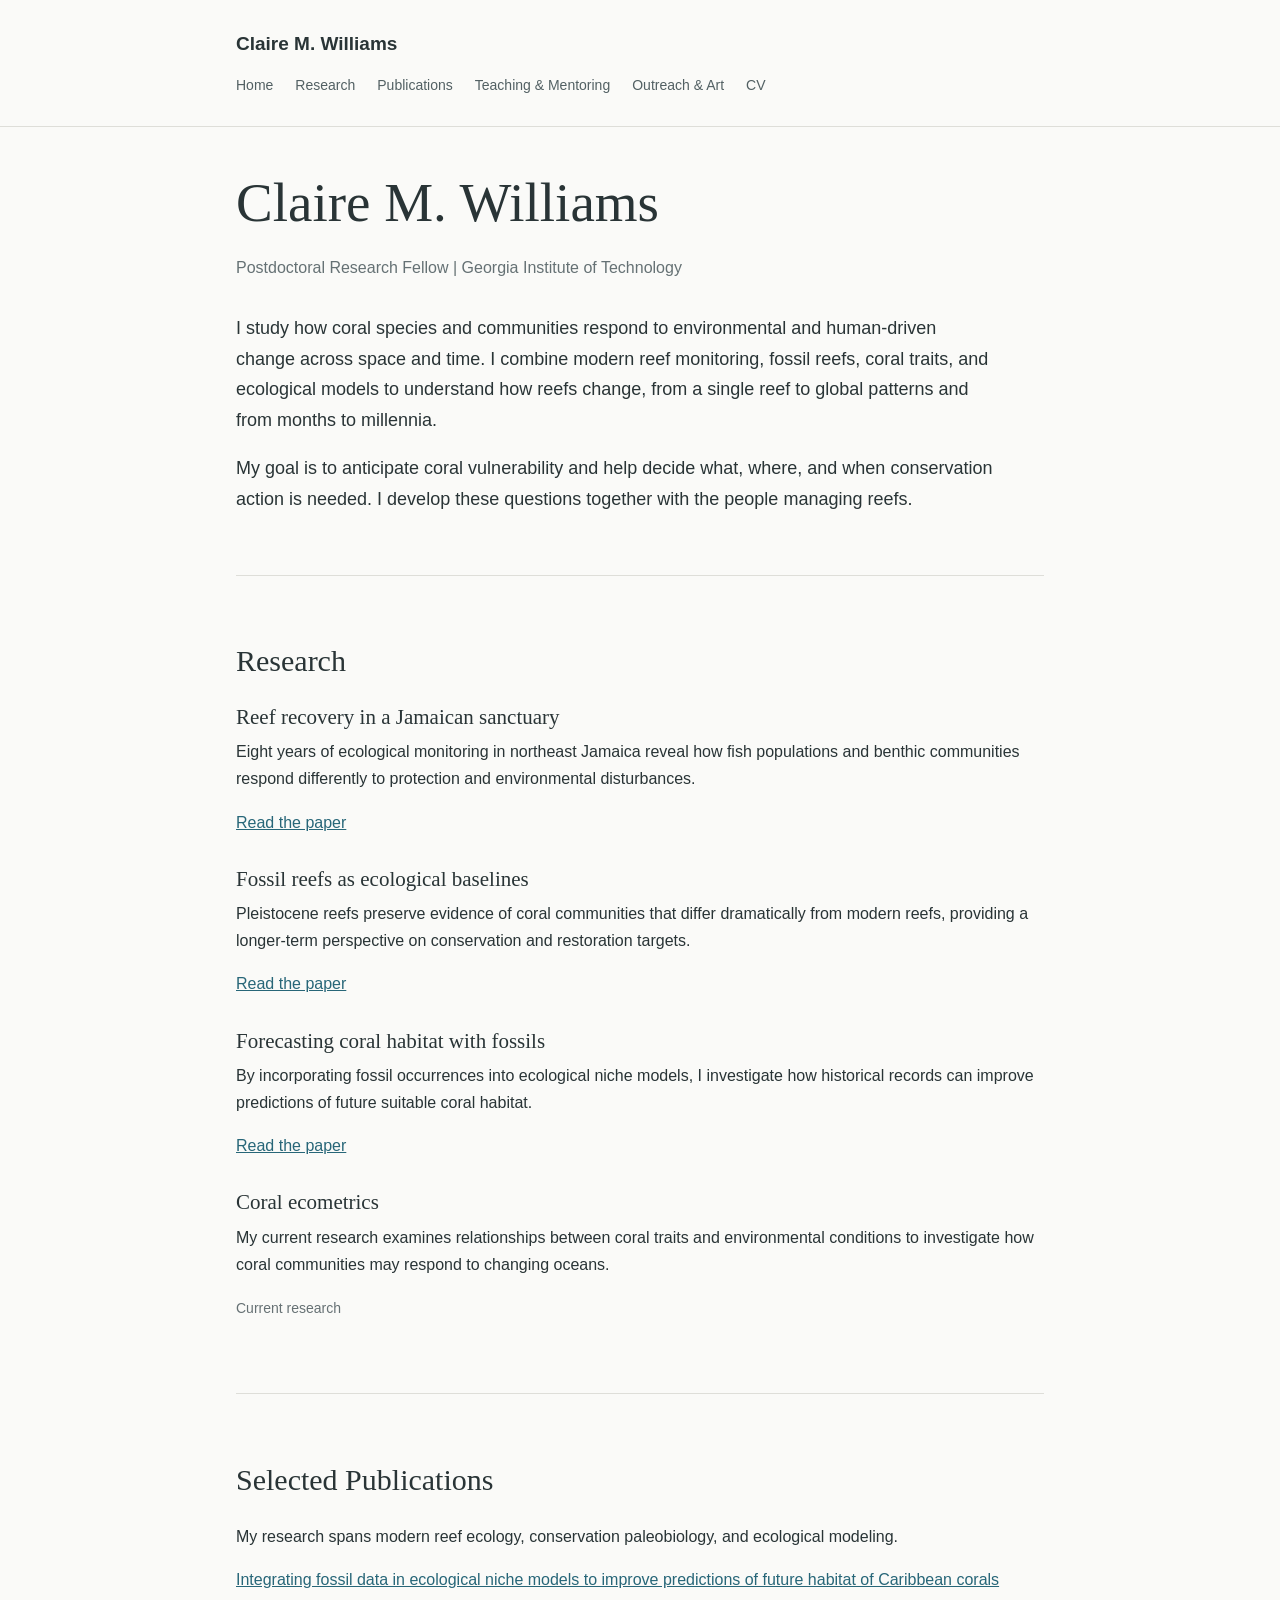
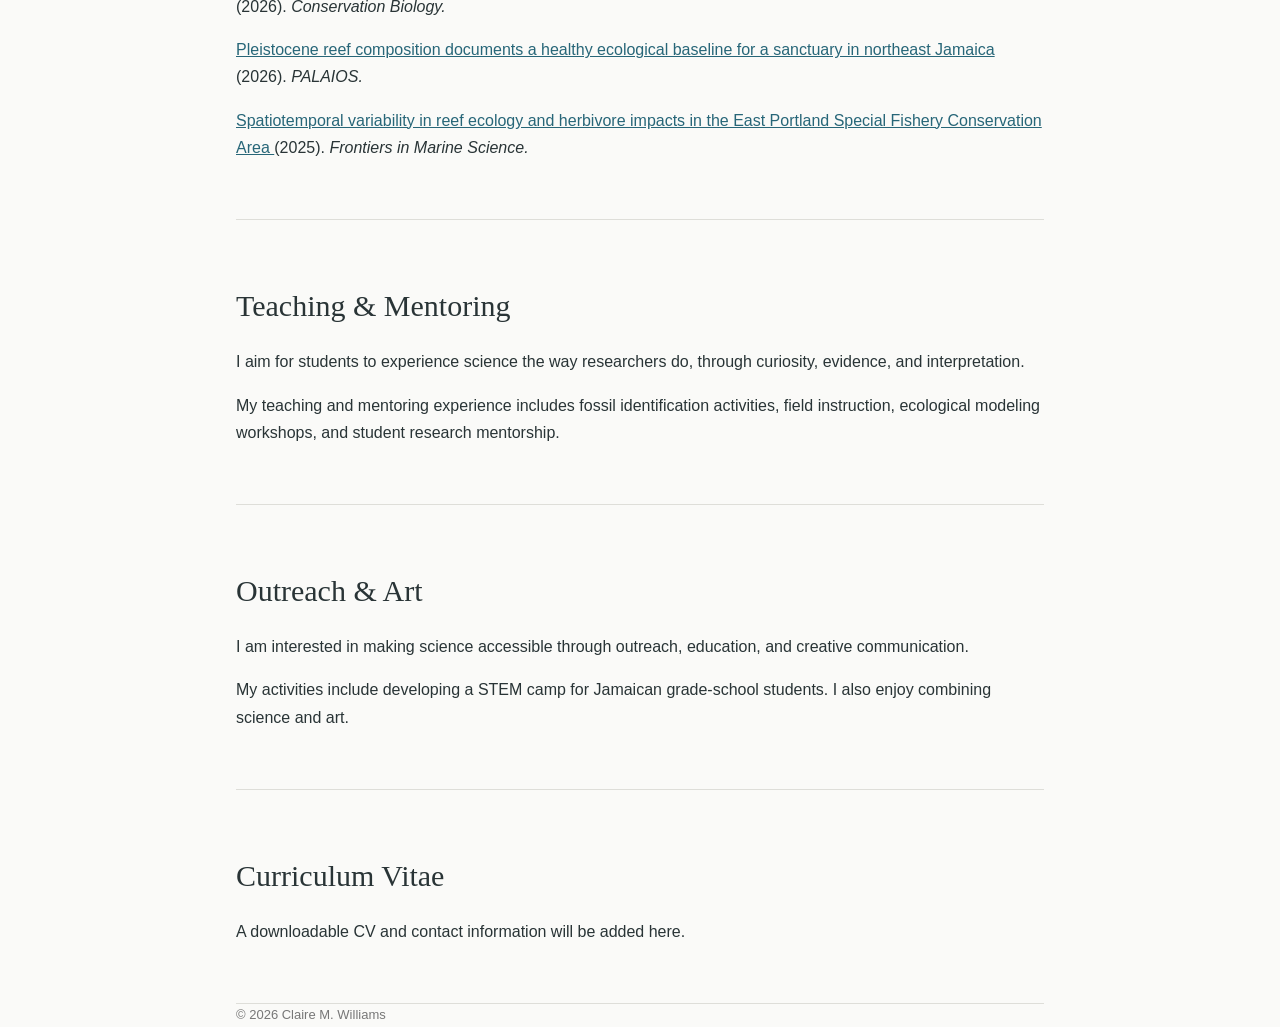
==== index.html @ ee8a10ed "Create index.html Create academic website homepage" ====
<!DOCTYPE html>
<html lang="en">
<head>
  <meta charset="UTF-8">
  <meta name="viewport" content="width=device-width, initial-scale=1">
  <meta name="description" content="Claire M. Williams, coral reef ecologist and conservation paleobiologist.">
  <title>Claire M. Williams</title>
  <style>
    * { box-sizing: border-box; }

    body {
      margin: 0;
      background: #fafaf8;
      color: #293436;
      font-family: Arial, Helvetica, sans-serif;
      font-size: 16px;
      line-height: 1.7;
    }

    .container {
      max-width: 860px;
      margin: auto;
      padding: 0 26px;
    }

    header {
      padding: 28px 0;
      border-bottom: 1px solid #deded9;
    }

    .brand {
      font-weight: 700;
      font-size: 19px;
      color: #293436;
      text-decoration: none;
    }

    nav {
      display: flex;
      flex-wrap: wrap;
      gap: 8px 22px;
      margin-top: 14px;
      font-size: 14px;
    }

    a { color: #276678; }
    nav a { color: #526063; text-decoration: none; }
    nav a:hover, a:hover { text-decoration: underline; }

    main { padding: 70px 0; }

    h1, h2, h3 {
      font-family: Georgia, "Times New Roman", serif;
      font-weight: 400;
      line-height: 1.25;
    }

    h1 { font-size: clamp(38px, 6vw, 55px); margin: 0 0 12px; }
    h2 { font-size: 30px; margin-bottom: 24px; }
    h3 { font-size: 21px; margin-bottom: 8px; }

    .subtitle { color: #657174; margin-bottom: 32px; }
    .intro { font-size: 18px; max-width: 760px; }

    section {
      padding: 42px 0;
      border-bottom: 1px solid #deded9;
      scroll-margin-top: 20px;
    }

    .research-item { margin-bottom: 30px; }
    .research-item p { margin-top: 6px; }
    .small { font-size: 14px; color: #667174; }

    footer {
      padding: 30px 0 45px;
      color: #777;
      font-size: 13px;
    }

    @media (max-width: 600px) {
      main { padding-top: 35px; }
      section { padding: 30px 0; }
    }
  </style>
</head>

<body>
  <header>
    <div class="container">
      <a class="brand" href="#home">Claire M. Williams</a>
      <nav aria-label="Main navigation">
        <a href="#home">Home</a>
        <a href="#research">Research</a>
        <a href="#publications">Publications</a>
        <a href="#teaching">Teaching &amp; Mentoring</a>
        <a href="#outreach">Outreach &amp; Art</a>
        <a href="#cv">CV</a>
      </nav>
    </div>
  </header>

  <main class="container">
    <section id="home">
      <h1>Claire M. Williams</h1>
      <p class="subtitle">
        Postdoctoral Research Fellow | Georgia Institute of Technology
      </p>

      <div class="intro">
        <p>I study how coral species and communities respond to
        environmental and human-driven change across space and time.
        I combine modern reef monitoring, fossil reefs, coral traits,
        and ecological models to understand how reefs change, from
        a single reef to global patterns and from months to millennia.</p>

        <p>My goal is to anticipate coral vulnerability and help
        decide what, where, and when conservation action is needed.
        I develop these questions together with the people managing reefs.</p>
      </div>
    </section>

    <section id="research">
      <h2>Research</h2>

      <div class="research-item">
        <h3>Reef recovery in a Jamaican sanctuary</h3>
        <p>Eight years of ecological monitoring in northeast Jamaica
        reveal how fish populations and benthic communities respond
        differently to protection and environmental disturbances.</p>
        <a href="https://doi.org/10.3389/fmars.2025.1684741">
          Read the paper
        </a>
      </div>

      <div class="research-item">
        <h3>Fossil reefs as ecological baselines</h3>
        <p>Pleistocene reefs preserve evidence of coral communities
        that differ dramatically from modern reefs, providing a
        longer-term perspective on conservation and restoration targets.</p>
        <a href="https://doi.org/10.2110/palo.2025.041">
          Read the paper
        </a>
      </div>

      <div class="research-item">
        <h3>Forecasting coral habitat with fossils</h3>
        <p>By incorporating fossil occurrences into ecological niche
        models, I investigate how historical records can improve
        predictions of future suitable coral habitat.</p>
        <a href="https://doi.org/10.1111/cobi.70323">
          Read the paper
        </a>
      </div>

      <div class="research-item">
        <h3>Coral ecometrics</h3>
        <p>My current research examines relationships between coral
        traits and environmental conditions to investigate how
        coral communities may respond to changing oceans.</p>
        <span class="small">Current research</span>
      </div>
    </section>

    <section id="publications">
      <h2>Selected Publications</h2>
      <p>My research spans modern reef ecology, conservation
      paleobiology, and ecological modeling.</p>

      <p><a href="https://doi.org/10.1111/cobi.70323">
        Integrating fossil data in ecological niche models to improve
        predictions of future habitat of Caribbean corals
      </a> (2026). <em>Conservation Biology.</em></p>

      <p><a href="https://doi.org/10.2110/palo.2025.041">
        Pleistocene reef composition documents a healthy ecological
        baseline for a sanctuary in northeast Jamaica
      </a> (2026). <em>PALAIOS.</em></p>

      <p><a href="https://doi.org/10.3389/fmars.2025.1684741">
        Spatiotemporal variability in reef ecology and herbivore impacts
        in the East Portland Special Fishery Conservation Area
      </a> (2025). <em>Frontiers in Marine Science.</em></p>
    </section>

    <section id="teaching">
      <h2>Teaching &amp; Mentoring</h2>
      <p>I aim for students to experience science the way researchers
      do, through curiosity, evidence, and interpretation.</p>

      <p>My teaching and mentoring experience includes fossil
      identification activities, field instruction, ecological
      modeling workshops, and student research mentorship.</p>
    </section>

    <section id="outreach">
      <h2>Outreach &amp; Art</h2>
      <p>I am interested in making science accessible through
      outreach, education, and creative communication.</p>

      <p>My activities include developing a STEM camp for
      Jamaican grade-school students. I also enjoy combining
      science and art.</p>
    </section>

    <section id="cv">
      <h2>Curriculum Vitae</h2>
      <p>A downloadable CV and contact information will be added here.</p>
    </section>
  </main>

  <footer class="container">
    © 2026 Claire M. Williams
  </footer>
</body>
</html>
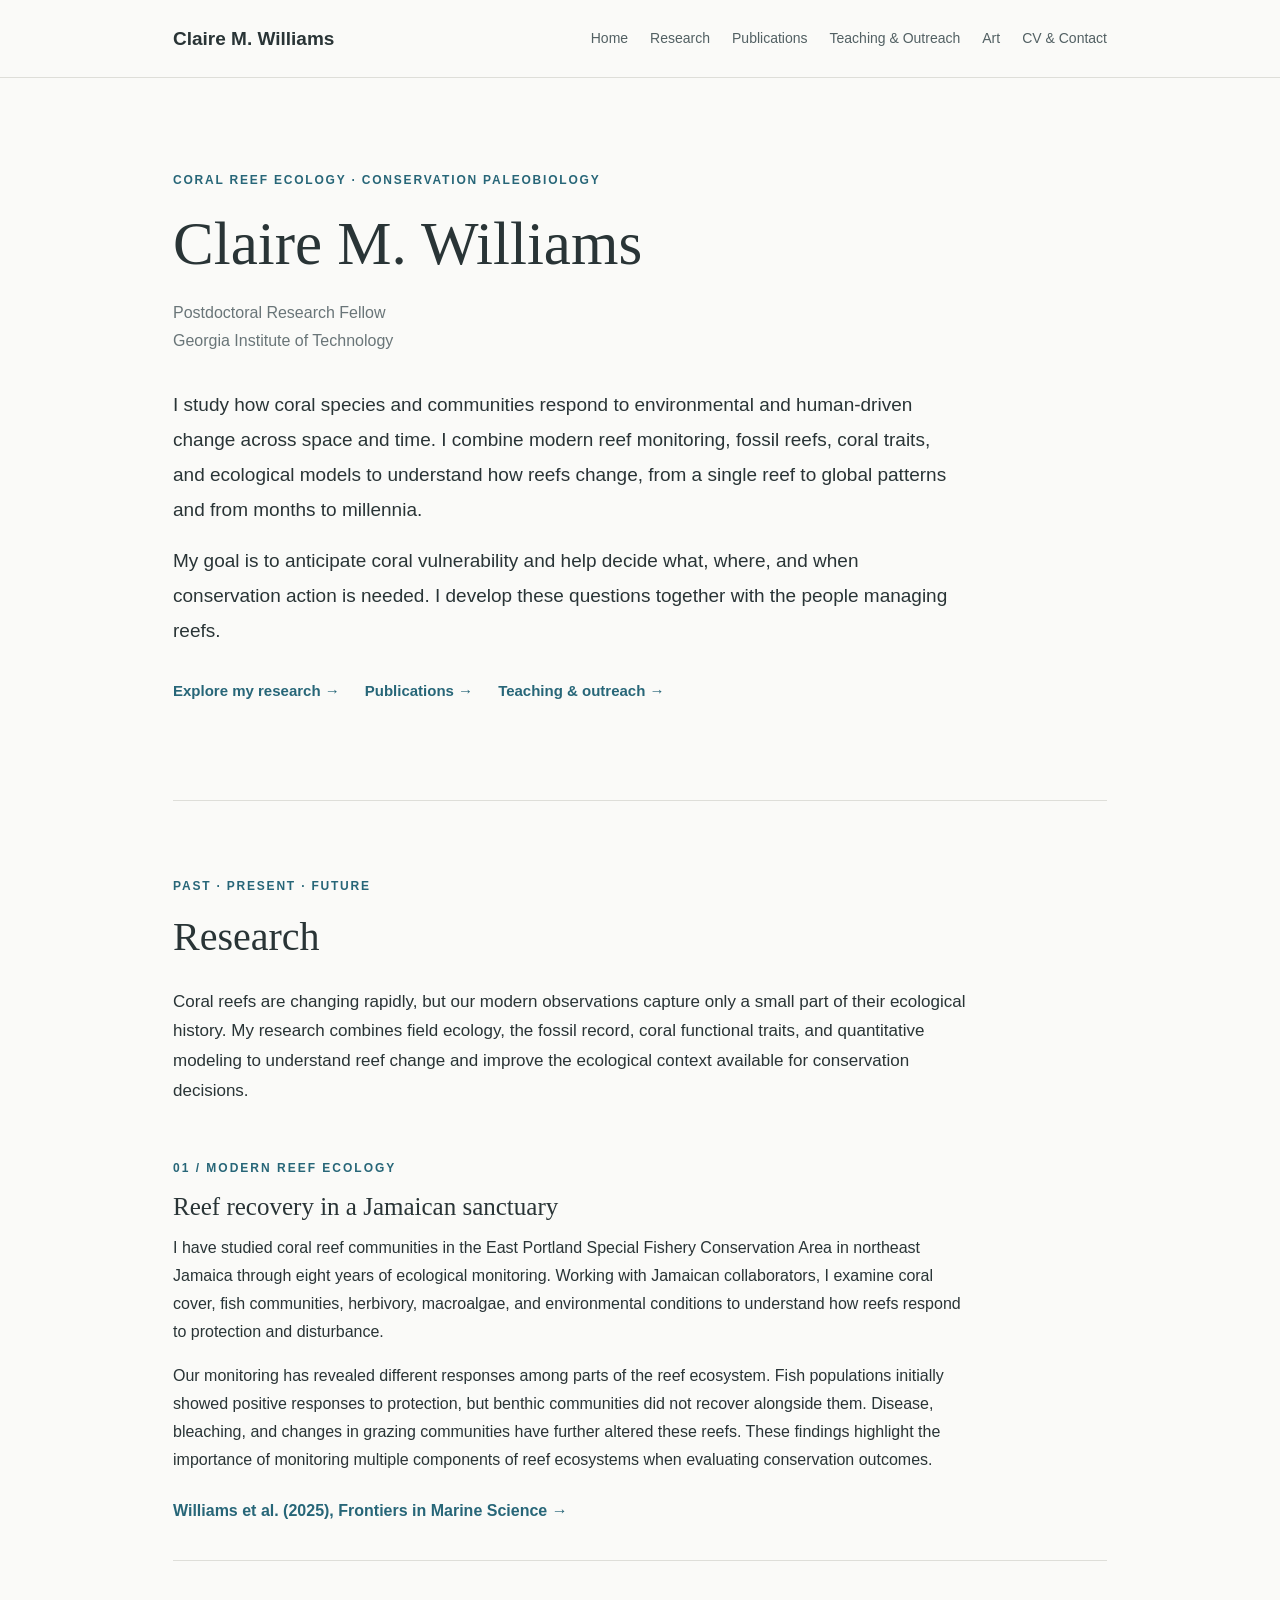
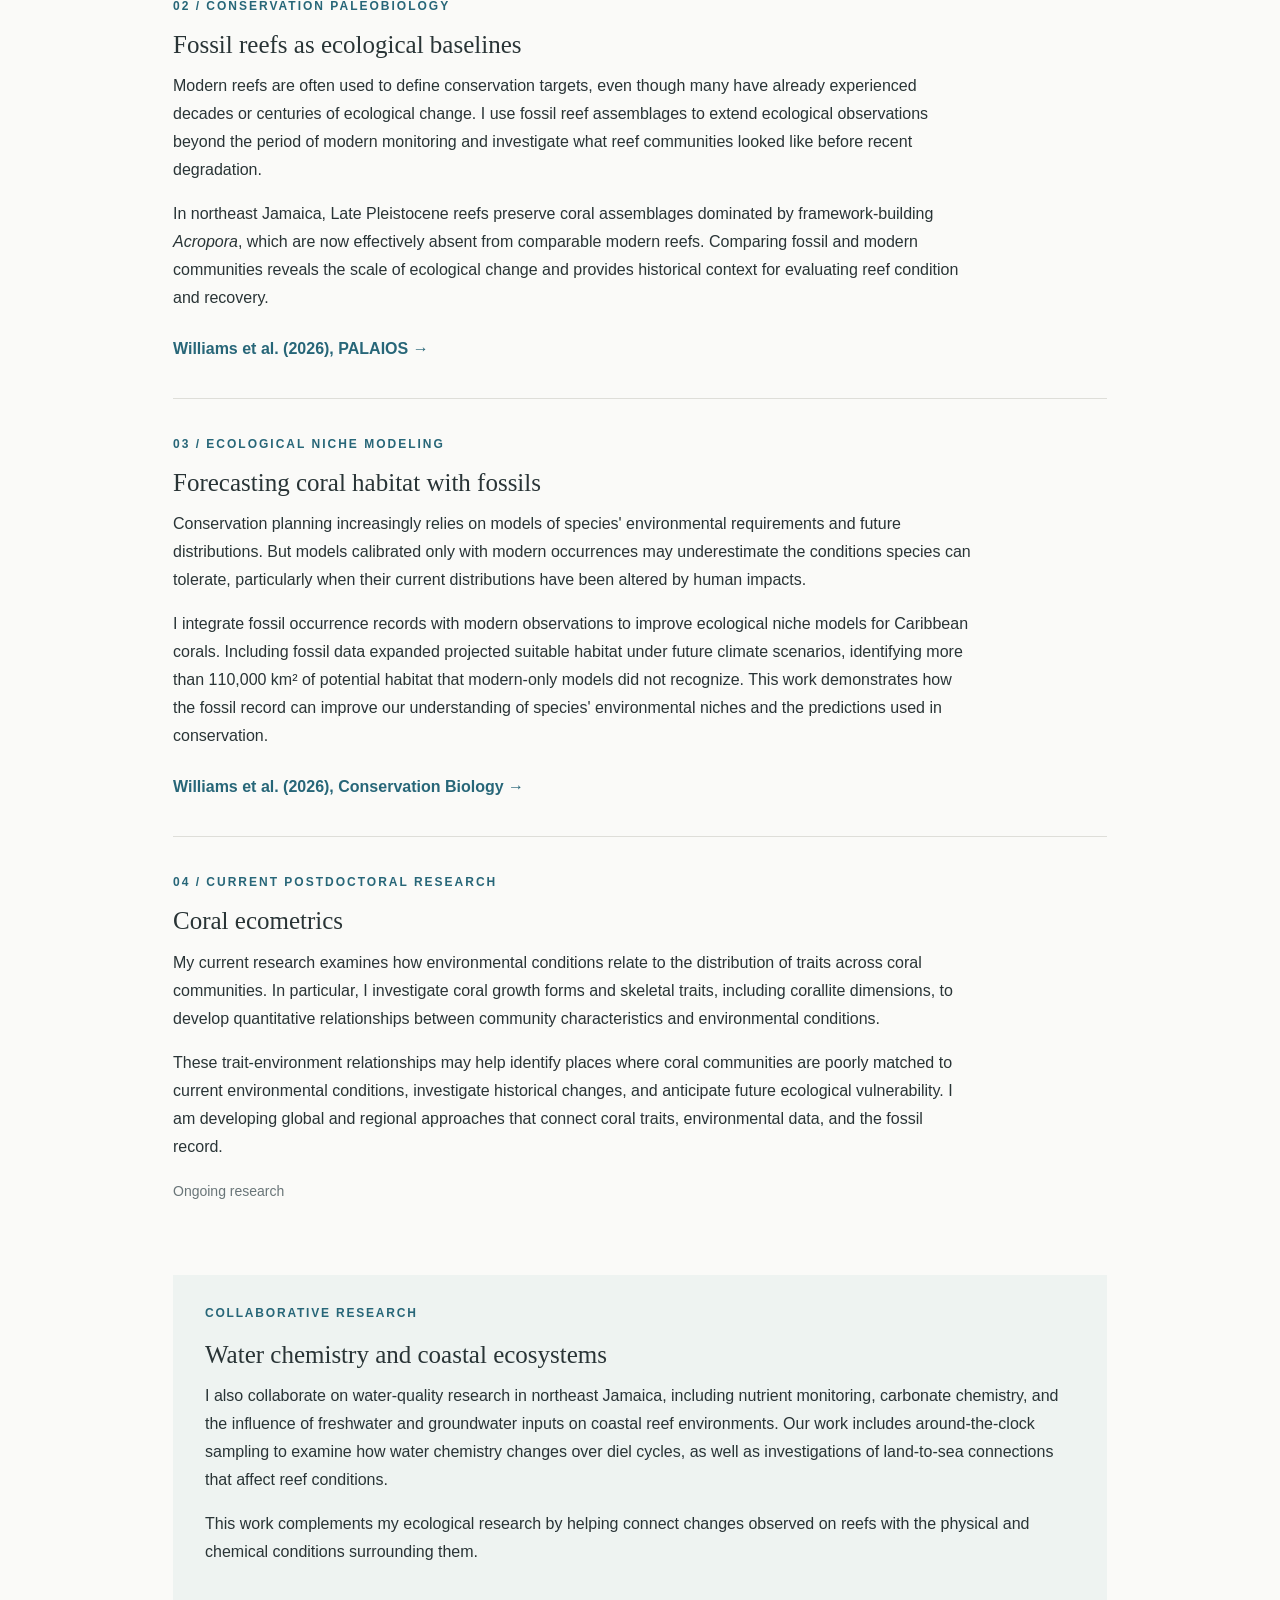
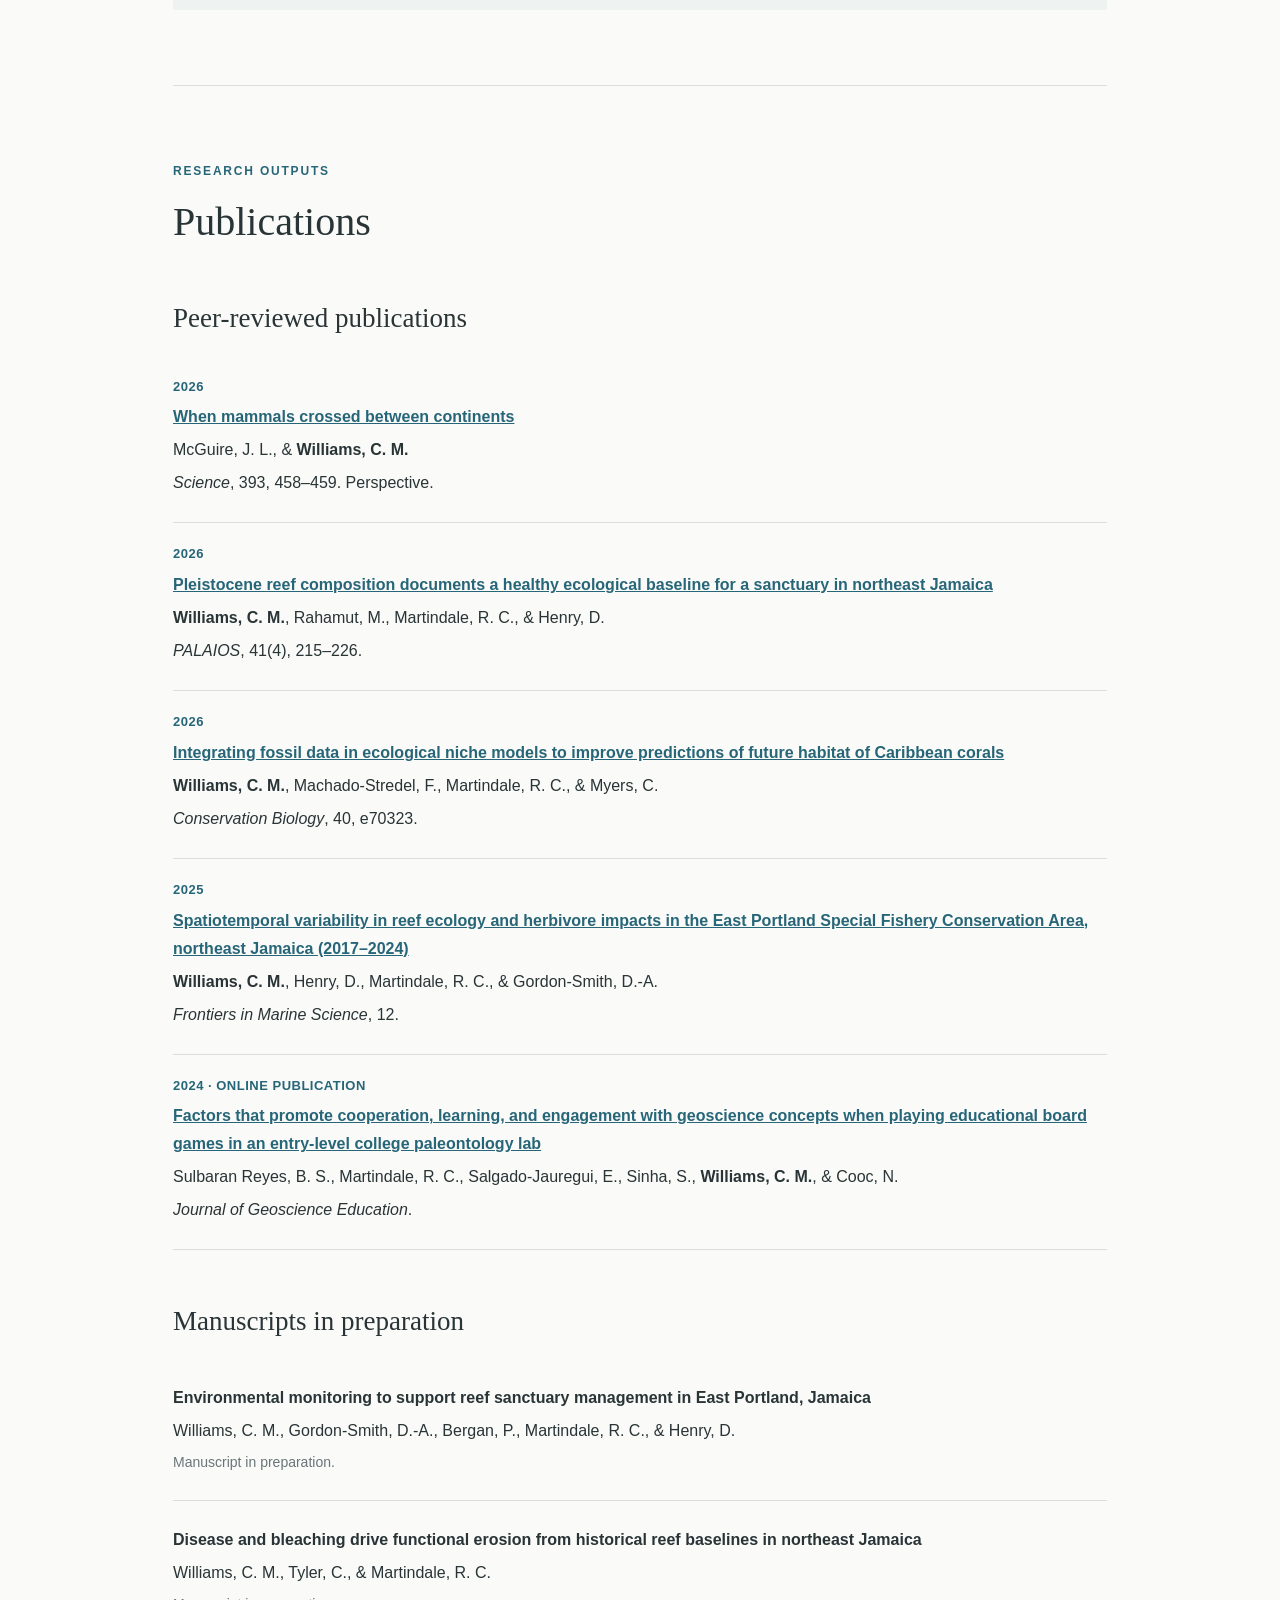
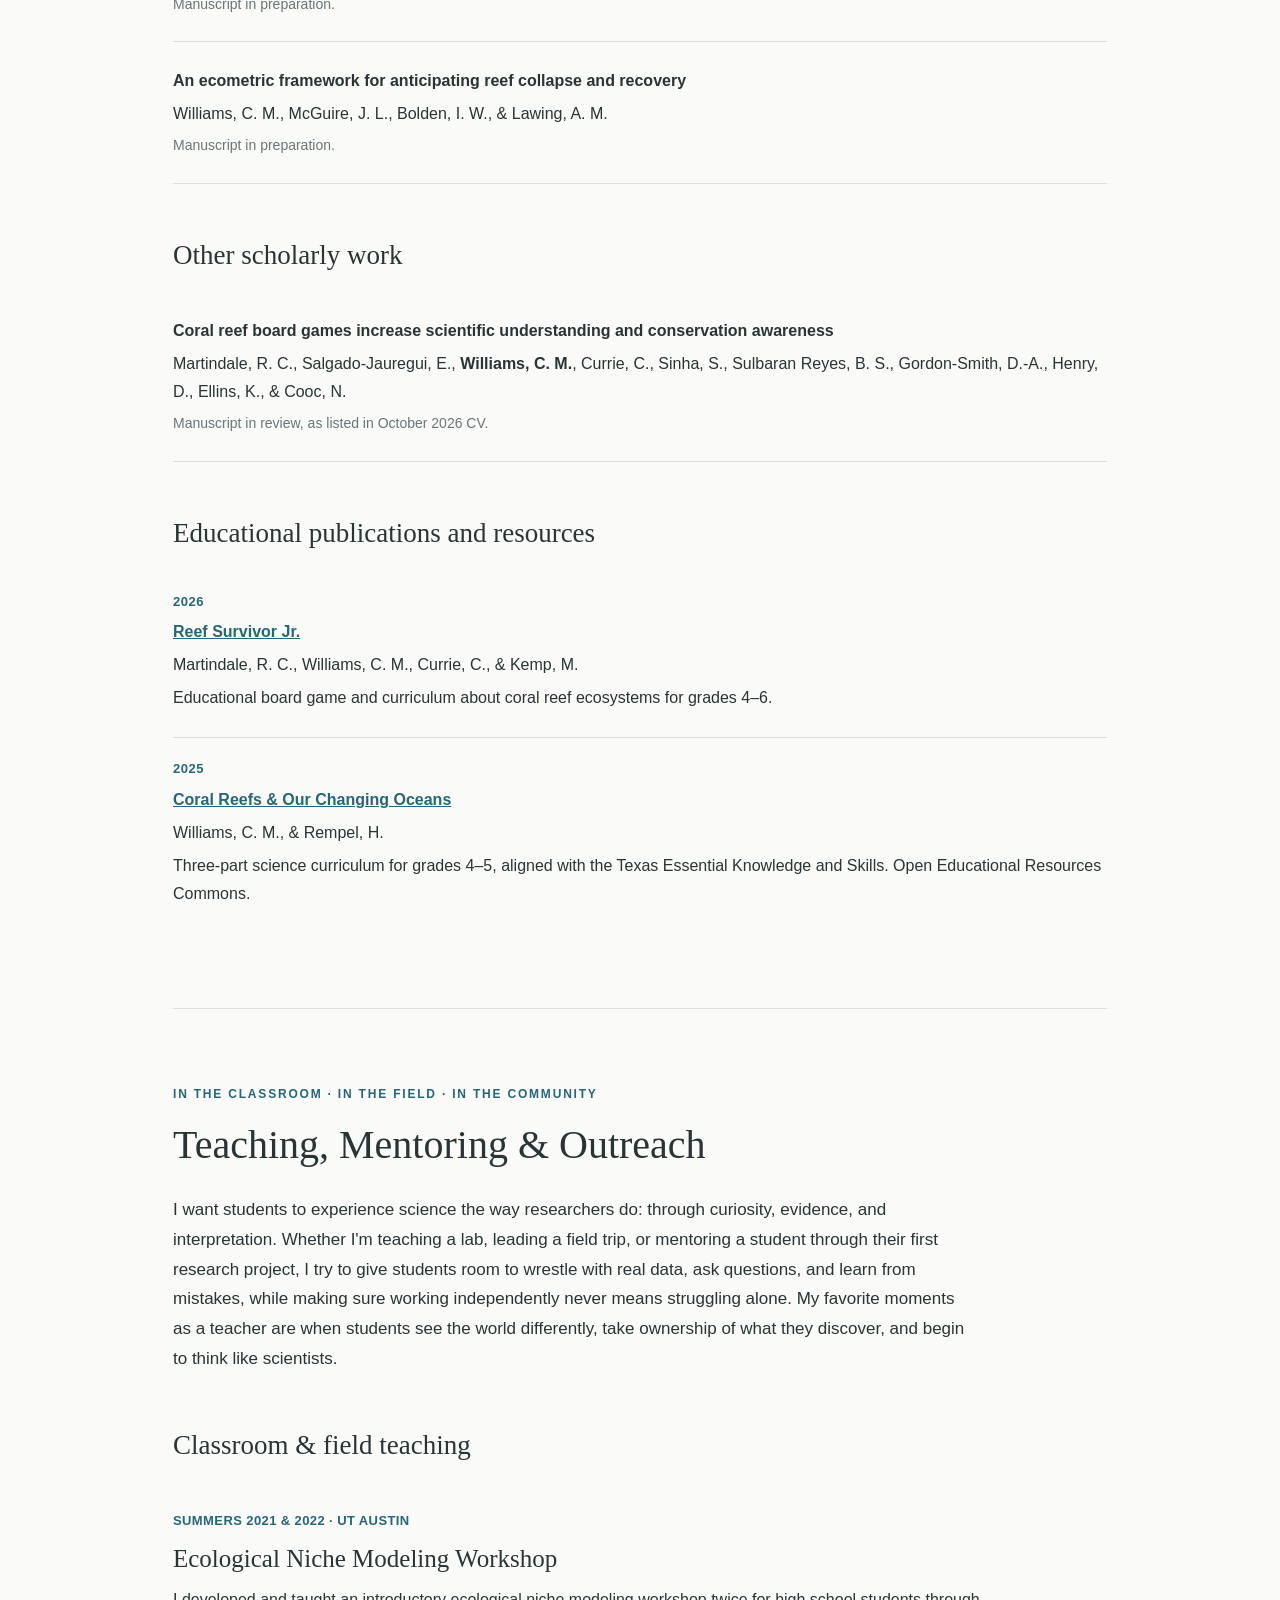
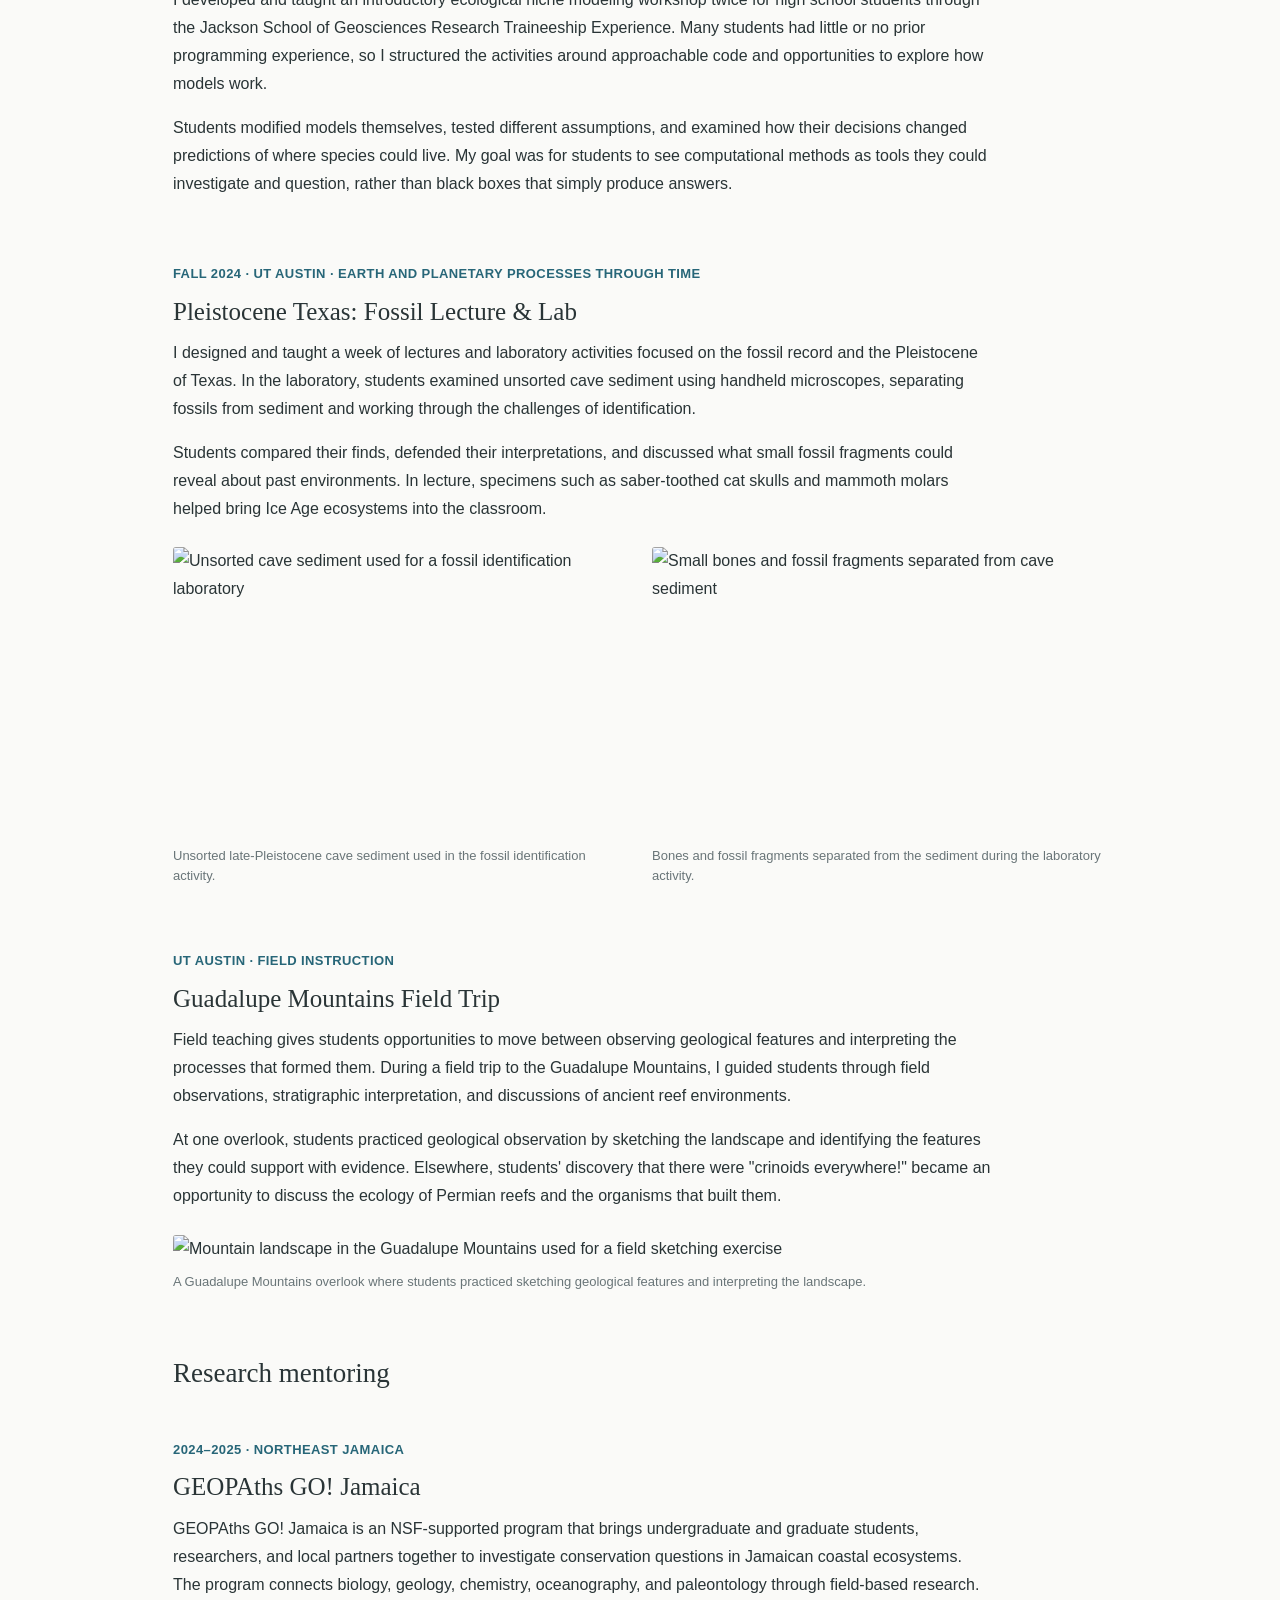
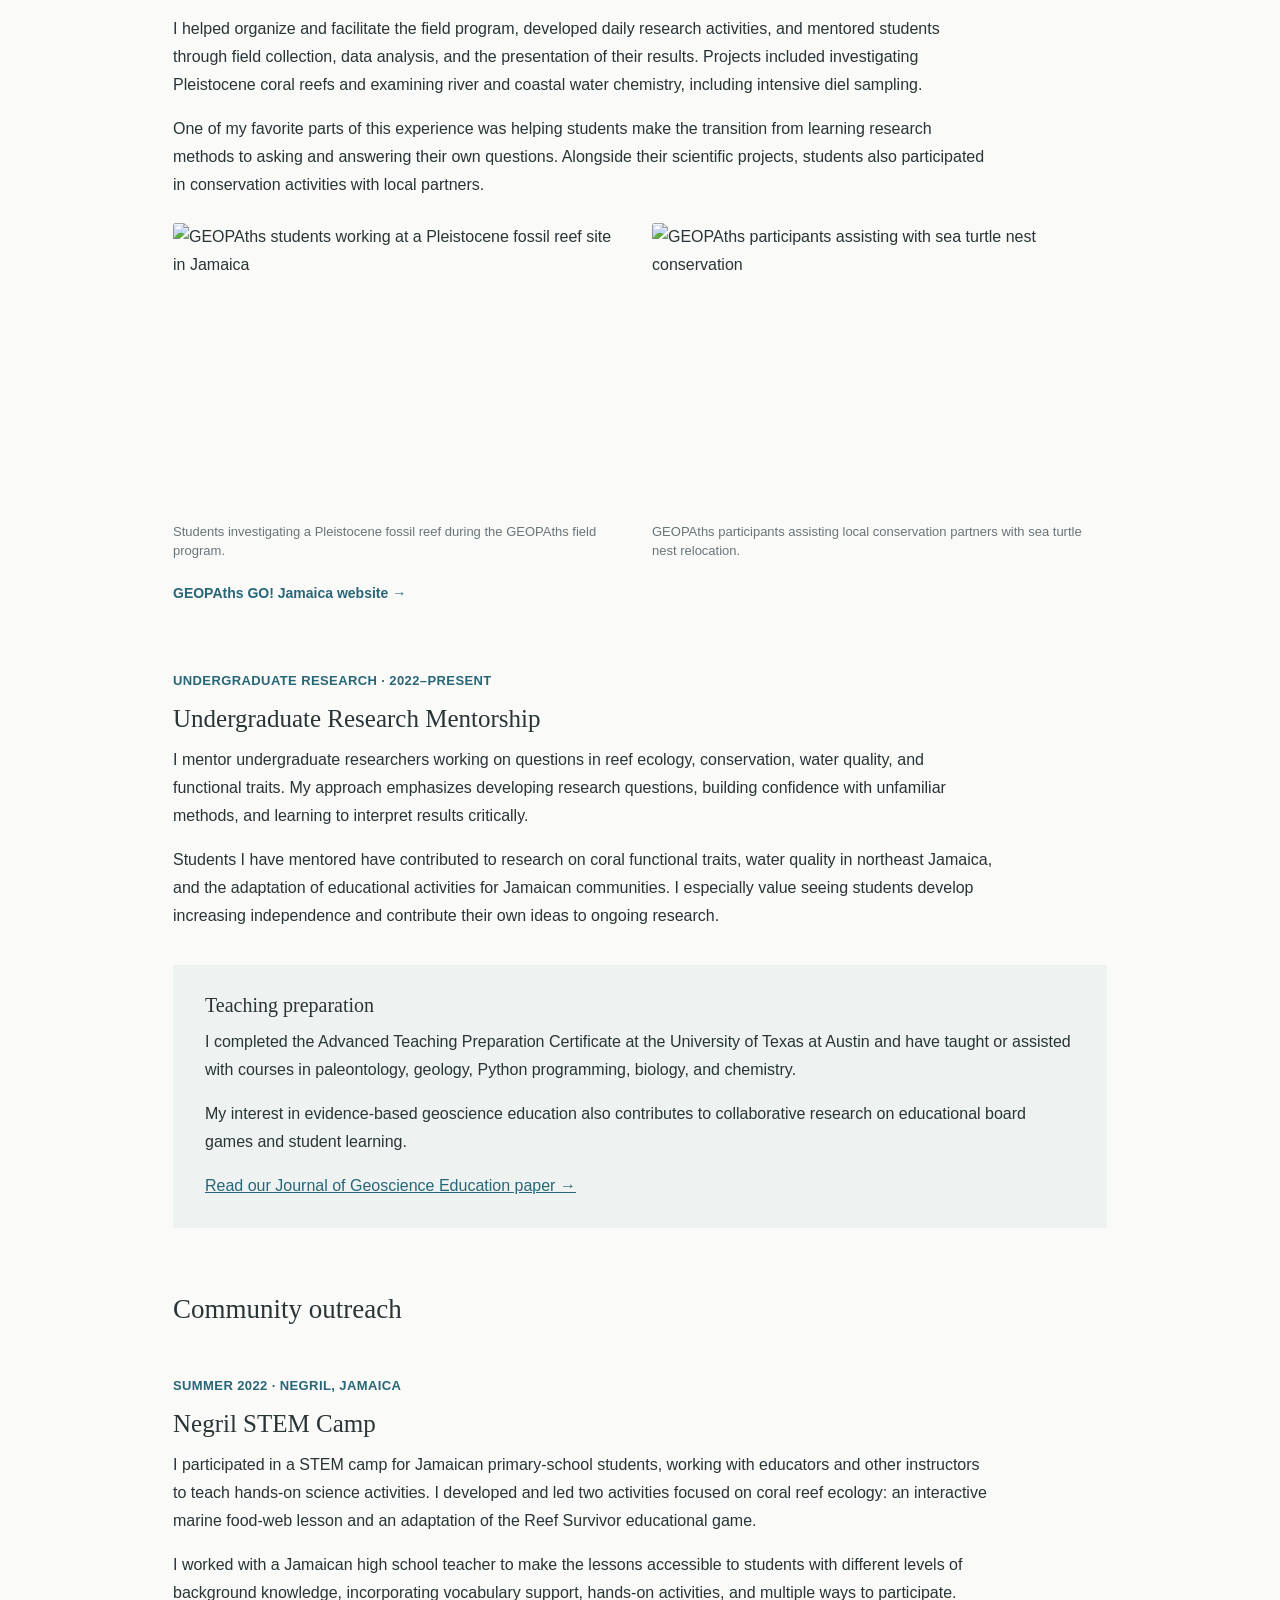
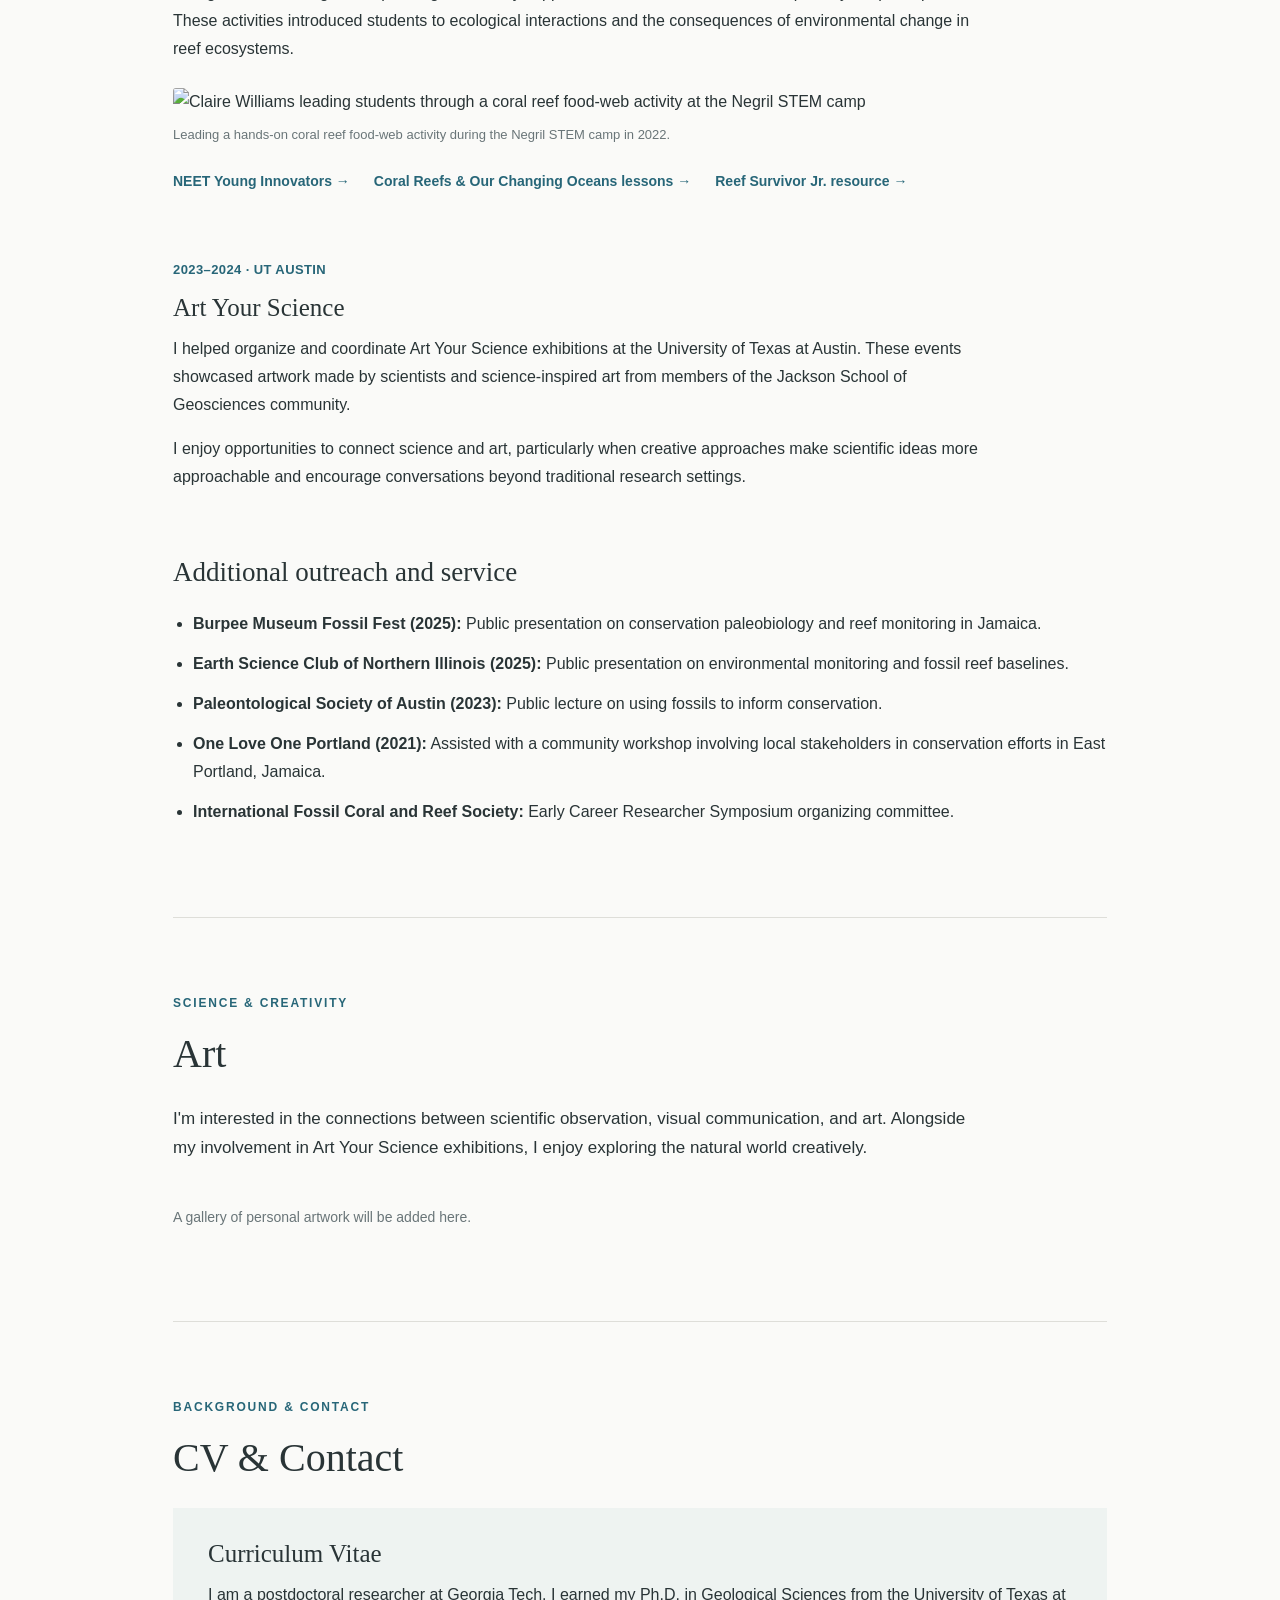
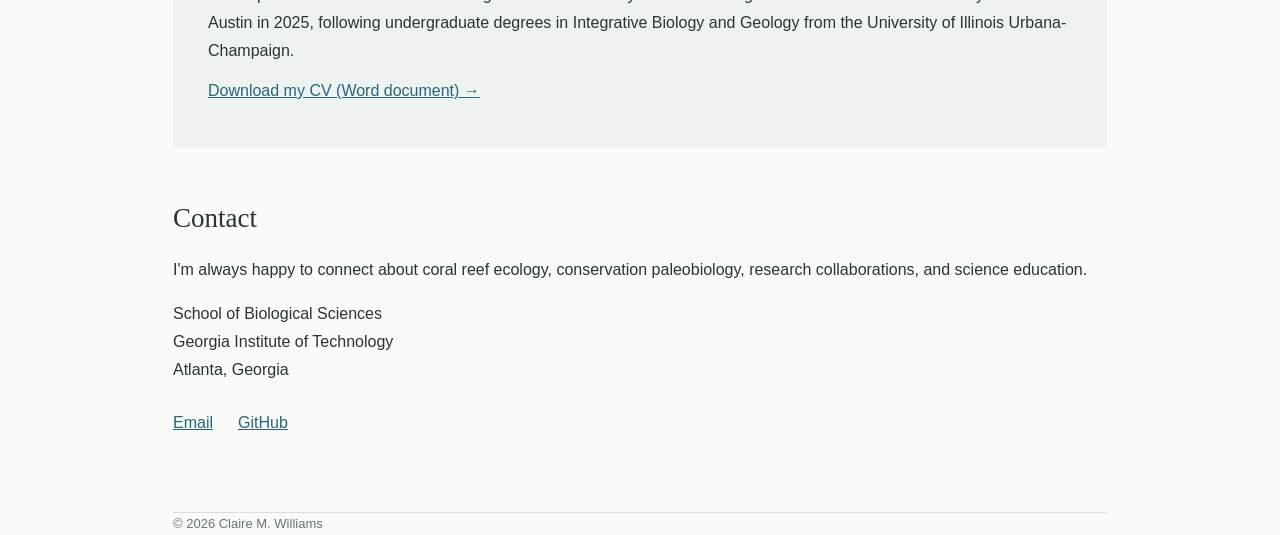
==== commit 1cc5461f: "Update index.html" ====
--- a/index.html
+++ b/index.html
@@ -4,35 +4,60 @@
 <head>
   <meta charset="UTF-8">
   <meta name="viewport" content="width=device-width, initial-scale=1">
-  <meta name="description" content="Claire M. Williams, coral reef ecologist and conservation paleobiologist.">
-  <title>Claire M. Williams</title>
+  <meta name="description" content="Claire M. Williams, coral reef ecologist and conservation paleobiologist studying reef change across space and time.">
+  <title>Claire M. Williams | Coral Reef Ecology & Conservation Paleobiology</title>
+
   <style>
+    :root {
+      --background: #fafaf8;
+      --paper: #ffffff;
+      --text: #293436;
+      --muted: #697578;
+      --accent: #276678;
+      --line: #deded9;
+      --soft: #eef3f1;
+    }
+
     * { box-sizing: border-box; }
+
+    html { scroll-behavior: smooth; }
 
     body {
       margin: 0;
-      background: #fafaf8;
-      color: #293436;
+      background: var(--background);
+      color: var(--text);
       font-family: Arial, Helvetica, sans-serif;
       font-size: 16px;
-      line-height: 1.7;
-    }
+      line-height: 1.75;
+    }
+
+    a { color: var(--accent); }
+    a:hover { text-decoration: underline; }
 
     .container {
-      max-width: 860px;
+      max-width: 990px;
       margin: auto;
-      padding: 0 26px;
-    }
-
-    header {
-      padding: 28px 0;
-      border-bottom: 1px solid #deded9;
+      padding: 0 28px;
+    }
+
+    .site-header {
+      background: var(--background);
+      border-bottom: 1px solid var(--line);
+      padding: 22px 0;
+    }
+
+    .header-inner {
+      display: flex;
+      flex-wrap: wrap;
+      justify-content: space-between;
+      align-items: center;
+      gap: 15px 30px;
     }
 
     .brand {
+      font-size: 19px;
       font-weight: 700;
-      font-size: 19px;
-      color: #293436;
+      color: var(--text);
       text-decoration: none;
     }
 
@@ -40,178 +65,1075 @@
       display: flex;
       flex-wrap: wrap;
       gap: 8px 22px;
-      margin-top: 14px;
       font-size: 14px;
     }
 
-    a { color: #276678; }
-    nav a { color: #526063; text-decoration: none; }
-    nav a:hover, a:hover { text-decoration: underline; }
-
-    main { padding: 70px 0; }
-
-    h1, h2, h3 {
+    nav a {
+      color: #526063;
+      text-decoration: none;
+    }
+
+    h1, h2, h3, h4 {
       font-family: Georgia, "Times New Roman", serif;
       font-weight: 400;
       line-height: 1.25;
     }
 
-    h1 { font-size: clamp(38px, 6vw, 55px); margin: 0 0 12px; }
-    h2 { font-size: 30px; margin-bottom: 24px; }
-    h3 { font-size: 21px; margin-bottom: 8px; }
-
-    .subtitle { color: #657174; margin-bottom: 32px; }
-    .intro { font-size: 18px; max-width: 760px; }
+    h1 {
+      font-size: clamp(40px, 6vw, 61px);
+      margin: 0 0 16px;
+    }
+
+    h2 {
+      font-size: clamp(31px, 4vw, 40px);
+      margin: 0 0 25px;
+    }
+
+    h3 {
+      font-size: 25px;
+      margin: 0 0 12px;
+    }
+
+    h4 {
+      font-size: 20px;
+      margin: 0 0 10px;
+    }
+
+    p { margin: 0 0 16px; }
+
+    .eyebrow {
+      font-size: 12px;
+      font-weight: 700;
+      text-transform: uppercase;
+      letter-spacing: 1.8px;
+      color: var(--accent);
+      margin-bottom: 15px;
+    }
+
+    .small {
+      font-size: 14px;
+      color: var(--muted);
+    }
+
+    .subtitle {
+      color: var(--muted);
+      font-size: 16px;
+      margin-bottom: 32px;
+    }
+
+    .hero {
+      padding: 92px 0 95px;
+      border-bottom: 1px solid var(--line);
+    }
+
+    .hero-intro {
+      max-width: 780px;
+      font-size: 19px;
+      line-height: 1.85;
+    }
+
+    .hero-links {
+      display: flex;
+      flex-wrap: wrap;
+      gap: 12px 25px;
+      margin-top: 30px;
+    }
+
+    .hero-links a {
+      font-size: 15px;
+      font-weight: 600;
+      text-decoration: none;
+    }
 
     section {
-      padding: 42px 0;
-      border-bottom: 1px solid #deded9;
-      scroll-margin-top: 20px;
-    }
-
-    .research-item { margin-bottom: 30px; }
-    .research-item p { margin-top: 6px; }
-    .small { font-size: 14px; color: #667174; }
+      padding: 75px 0;
+      border-bottom: 1px solid var(--line);
+      scroll-margin-top: 25px;
+    }
+
+    .section-intro {
+      font-size: 17px;
+      max-width: 800px;
+      margin-bottom: 42px;
+    }
+
+    .subsection-title {
+      font-size: 27px;
+      margin: 55px 0 20px;
+    }
+
+    .research-item {
+      padding: 35px 0;
+      border-top: 1px solid var(--line);
+    }
+
+    .research-item:first-of-type {
+      border-top: none;
+      padding-top: 10px;
+    }
+
+    .research-item p {
+      max-width: 800px;
+    }
+
+    .research-number {
+      font-size: 12px;
+      font-weight: 700;
+      letter-spacing: 2px;
+      color: var(--accent);
+      margin-bottom: 12px;
+    }
+
+    .research-link {
+      display: inline-block;
+      margin-top: 7px;
+      font-weight: 600;
+      text-decoration: none;
+    }
+
+    .research-aside {
+      background: var(--soft);
+      padding: 28px 32px;
+      margin-top: 35px;
+    }
+
+    .publication {
+      padding: 20px 0;
+      border-bottom: 1px solid var(--line);
+    }
+
+    .publication:last-child { border-bottom: none; }
+
+    .pub-year {
+      color: var(--accent);
+      font-size: 13px;
+      font-weight: 700;
+      letter-spacing: 0.5px;
+    }
+
+    .publication p { margin: 5px 0; }
+
+    .publication-title {
+      font-weight: 600;
+    }
+
+    .teaching-entry {
+      margin: 48px 0 65px;
+    }
+
+    .entry-meta {
+      font-size: 13px;
+      color: var(--accent);
+      font-weight: 700;
+      letter-spacing: 0.4px;
+      margin-bottom: 10px;
+    }
+
+    .teaching-entry > p {
+      max-width: 820px;
+    }
+
+    .photo {
+      margin: 25px 0;
+    }
+
+    .photo img {
+      display: block;
+      width: 100%;
+      height: auto;
+      border-radius: 3px;
+    }
+
+    .photo figcaption {
+      color: var(--muted);
+      font-size: 13px;
+      line-height: 1.5;
+      margin-top: 9px;
+    }
+
+    .photo-grid {
+      display: grid;
+      grid-template-columns: repeat(2, minmax(0, 1fr));
+      gap: 24px;
+      margin-top: 24px;
+    }
+
+    .photo-grid .photo { margin: 0; }
+
+    .photo-grid img {
+      width: 100%;
+      height: 290px;
+      object-fit: cover;
+    }
+
+    .resource-links {
+      display: flex;
+      flex-wrap: wrap;
+      gap: 8px 24px;
+      margin-top: 20px;
+      font-size: 14px;
+      font-weight: 600;
+    }
+
+    .resource-links a { text-decoration: none; }
+
+    .mentoring-note {
+      background: var(--soft);
+      padding: 28px 32px;
+      margin-top: 35px;
+    }
+
+    .outreach-list {
+      padding-left: 20px;
+    }
+
+    .outreach-list li {
+      margin-bottom: 12px;
+    }
+
+    .cv-panel {
+      background: var(--soft);
+      padding: 30px 35px;
+    }
+
+    .cv-panel p { margin-bottom: 12px; }
+
+    .contact-links {
+      display: flex;
+      flex-wrap: wrap;
+      gap: 10px 25px;
+      margin-top: 25px;
+    }
 
     footer {
-      padding: 30px 0 45px;
-      color: #777;
+      padding: 35px 0 45px;
       font-size: 13px;
-    }
-
-    @media (max-width: 600px) {
-      main { padding-top: 35px; }
-      section { padding: 30px 0; }
+      color: var(--muted);
+    }
+
+    @media (max-width: 650px) {
+      .container { padding: 0 20px; }
+      .hero { padding: 55px 0 65px; }
+      section { padding: 50px 0; }
+      .hero-intro { font-size: 17px; }
+      .photo-grid { grid-template-columns: 1fr; }
+      .photo-grid img { height: auto; }
+      .research-aside, .mentoring-note, .cv-panel {
+        padding: 23px;
+      }
     }
   </style>
 </head>
 
 <body>
-  <header>
-    <div class="container">
+
+  <header class="site-header">
+    <div class="container header-inner">
       <a class="brand" href="#home">Claire M. Williams</a>
+
       <nav aria-label="Main navigation">
         <a href="#home">Home</a>
         <a href="#research">Research</a>
         <a href="#publications">Publications</a>
-        <a href="#teaching">Teaching &amp; Mentoring</a>
-        <a href="#outreach">Outreach &amp; Art</a>
-        <a href="#cv">CV</a>
+        <a href="#teaching">Teaching &amp; Outreach</a>
+        <a href="#art">Art</a>
+        <a href="#cv">CV &amp; Contact</a>
       </nav>
     </div>
   </header>
 
   <main class="container">
-    <section id="home">
+
+    <!-- HOME -->
+
+    <div class="hero" id="home">
+      <div class="eyebrow">Coral reef ecology · Conservation paleobiology</div>
+
       <h1>Claire M. Williams</h1>
+
       <p class="subtitle">
-        Postdoctoral Research Fellow | Georgia Institute of Technology
+        Postdoctoral Research Fellow<br>
+        Georgia Institute of Technology
       </p>
 
-      <div class="intro">
-        <p>I study how coral species and communities respond to
-        environmental and human-driven change across space and time.
-        I combine modern reef monitoring, fossil reefs, coral traits,
-        and ecological models to understand how reefs change, from
-        a single reef to global patterns and from months to millennia.</p>
-
-        <p>My goal is to anticipate coral vulnerability and help
-        decide what, where, and when conservation action is needed.
-        I develop these questions together with the people managing reefs.</p>
+      <div class="hero-intro">
+        <p>
+          I study how coral species and communities respond to environmental
+          and human-driven change across space and time. I combine modern
+          reef monitoring, fossil reefs, coral traits, and ecological models
+          to understand how reefs change, from a single reef to global
+          patterns and from months to millennia.
+        </p>
+
+        <p>
+          My goal is to anticipate coral vulnerability and help decide
+          what, where, and when conservation action is needed. I develop
+          these questions together with the people managing reefs.
+        </p>
+      </div>
+
+      <div class="hero-links">
+        <a href="#research">Explore my research →</a>
+        <a href="#publications">Publications →</a>
+        <a href="#teaching">Teaching &amp; outreach →</a>
+      </div>
+    </div>
+
+
+    <!-- RESEARCH -->
+
+    <section id="research">
+      <div class="eyebrow">Past · Present · Future</div>
+      <h2>Research</h2>
+
+      <p class="section-intro">
+        Coral reefs are changing rapidly, but our modern observations
+        capture only a small part of their ecological history. My research
+        combines field ecology, the fossil record, coral functional traits,
+        and quantitative modeling to understand reef change and improve
+        the ecological context available for conservation decisions.
+      </p>
+
+      <article class="research-item">
+        <div class="research-number">01 / MODERN REEF ECOLOGY</div>
+        <h3>Reef recovery in a Jamaican sanctuary</h3>
+
+        <p>
+          I have studied coral reef communities in the East Portland
+          Special Fishery Conservation Area in northeast Jamaica through
+          eight years of ecological monitoring. Working with Jamaican
+          collaborators, I examine coral cover, fish communities,
+          herbivory, macroalgae, and environmental conditions to
+          understand how reefs respond to protection and disturbance.
+        </p>
+
+        <p>
+          Our monitoring has revealed different responses among parts
+          of the reef ecosystem. Fish populations initially showed
+          positive responses to protection, but benthic communities
+          did not recover alongside them. Disease, bleaching, and
+          changes in grazing communities have further altered these
+          reefs. These findings highlight the importance of monitoring
+          multiple components of reef ecosystems when evaluating
+          conservation outcomes.
+        </p>
+
+        <a class="research-link"
+           href="https://doi.org/10.3389/fmars.2025.1684741">
+          Williams et al. (2025), Frontiers in Marine Science →
+        </a>
+      </article>
+
+      <article class="research-item">
+        <div class="research-number">02 / CONSERVATION PALEOBIOLOGY</div>
+        <h3>Fossil reefs as ecological baselines</h3>
+
+        <p>
+          Modern reefs are often used to define conservation targets,
+          even though many have already experienced decades or centuries
+          of ecological change. I use fossil reef assemblages to extend
+          ecological observations beyond the period of modern monitoring
+          and investigate what reef communities looked like before
+          recent degradation.
+        </p>
+
+        <p>
+          In northeast Jamaica, Late Pleistocene reefs preserve
+          coral assemblages dominated by framework-building
+          <em>Acropora</em>, which are now effectively absent from
+          comparable modern reefs. Comparing fossil and modern
+          communities reveals the scale of ecological change and
+          provides historical context for evaluating reef condition
+          and recovery.
+        </p>
+
+        <a class="research-link"
+           href="https://doi.org/10.2110/palo.2025.041">
+          Williams et al. (2026), PALAIOS →
+        </a>
+      </article>
+
+      <article class="research-item">
+        <div class="research-number">03 / ECOLOGICAL NICHE MODELING</div>
+        <h3>Forecasting coral habitat with fossils</h3>
+
+        <p>
+          Conservation planning increasingly relies on models of
+          species' environmental requirements and future distributions.
+          But models calibrated only with modern occurrences may
+          underestimate the conditions species can tolerate, particularly
+          when their current distributions have been altered by
+          human impacts.
+        </p>
+
+        <p>
+          I integrate fossil occurrence records with modern observations
+          to improve ecological niche models for Caribbean corals.
+          Including fossil data expanded projected suitable habitat
+          under future climate scenarios, identifying more than
+          110,000 km² of potential habitat that modern-only models
+          did not recognize. This work demonstrates how the fossil
+          record can improve our understanding of species'
+          environmental niches and the predictions used in conservation.
+        </p>
+
+        <a class="research-link"
+           href="https://doi.org/10.1111/cobi.70323">
+          Williams et al. (2026), Conservation Biology →
+        </a>
+      </article>
+
+      <article class="research-item">
+        <div class="research-number">04 / CURRENT POSTDOCTORAL RESEARCH</div>
+        <h3>Coral ecometrics</h3>
+
+        <p>
+          My current research examines how environmental conditions
+          relate to the distribution of traits across coral communities.
+          In particular, I investigate coral growth forms and skeletal
+          traits, including corallite dimensions, to develop quantitative
+          relationships between community characteristics and
+          environmental conditions.
+        </p>
+
+        <p>
+          These trait-environment relationships may help identify
+          places where coral communities are poorly matched to current
+          environmental conditions, investigate historical changes,
+          and anticipate future ecological vulnerability. I am
+          developing global and regional approaches that connect
+          coral traits, environmental data, and the fossil record.
+        </p>
+
+        <span class="small">Ongoing research</span>
+      </article>
+
+      <div class="research-aside">
+        <div class="eyebrow">Collaborative research</div>
+        <h3>Water chemistry and coastal ecosystems</h3>
+
+        <p>
+          I also collaborate on water-quality research in northeast
+          Jamaica, including nutrient monitoring, carbonate chemistry,
+          and the influence of freshwater and groundwater inputs
+          on coastal reef environments. Our work includes
+          around-the-clock sampling to examine how water chemistry
+          changes over diel cycles, as well as investigations of
+          land-to-sea connections that affect reef conditions.
+        </p>
+
+        <p>
+          This work complements my ecological research by helping
+          connect changes observed on reefs with the physical and
+          chemical conditions surrounding them.
+        </p>
       </div>
     </section>
 
-    <section id="research">
-      <h2>Research</h2>
-
-      <div class="research-item">
-        <h3>Reef recovery in a Jamaican sanctuary</h3>
-        <p>Eight years of ecological monitoring in northeast Jamaica
-        reveal how fish populations and benthic communities respond
-        differently to protection and environmental disturbances.</p>
-        <a href="https://doi.org/10.3389/fmars.2025.1684741">
-          Read the paper
+
+    <!-- PUBLICATIONS -->
+
+    <section id="publications">
+      <div class="eyebrow">Research outputs</div>
+      <h2>Publications</h2>
+
+      <h3 class="subsection-title">Peer-reviewed publications</h3>
+
+      <div class="publication">
+        <div class="pub-year">2026</div>
+        <p class="publication-title">
+          <a href="https://doi.org/10.1126/science.aei5362">
+            When mammals crossed between continents
+          </a>
+        </p>
+        <p>McGuire, J. L., &amp; <strong>Williams, C. M.</strong></p>
+        <p><em>Science</em>, 393, 458–459. Perspective.</p>
+      </div>
+
+      <div class="publication">
+        <div class="pub-year">2026</div>
+        <p class="publication-title">
+          <a href="https://doi.org/10.2110/palo.2025.041">
+            Pleistocene reef composition documents a healthy
+            ecological baseline for a sanctuary in northeast Jamaica
+          </a>
+        </p>
+        <p>
+          <strong>Williams, C. M.</strong>, Rahamut, M.,
+          Martindale, R. C., &amp; Henry, D.
+        </p>
+        <p><em>PALAIOS</em>, 41(4), 215–226.</p>
+      </div>
+
+      <div class="publication">
+        <div class="pub-year">2026</div>
+        <p class="publication-title">
+          <a href="https://doi.org/10.1111/cobi.70323">
+            Integrating fossil data in ecological niche models
+            to improve predictions of future habitat of Caribbean corals
+          </a>
+        </p>
+        <p>
+          <strong>Williams, C. M.</strong>, Machado-Stredel, F.,
+          Martindale, R. C., &amp; Myers, C.
+        </p>
+        <p><em>Conservation Biology</em>, 40, e70323.</p>
+      </div>
+
+      <div class="publication">
+        <div class="pub-year">2025</div>
+        <p class="publication-title">
+          <a href="https://doi.org/10.3389/fmars.2025.1684741">
+            Spatiotemporal variability in reef ecology and
+            herbivore impacts in the East Portland Special Fishery
+            Conservation Area, northeast Jamaica (2017–2024)
+          </a>
+        </p>
+        <p>
+          <strong>Williams, C. M.</strong>, Henry, D.,
+          Martindale, R. C., &amp; Gordon-Smith, D.-A.
+        </p>
+        <p><em>Frontiers in Marine Science</em>, 12.</p>
+      </div>
+
+      <div class="publication">
+        <div class="pub-year">2024 · ONLINE PUBLICATION</div>
+        <p class="publication-title">
+          <a href="https://doi.org/10.1080/10899995.2024.2401749">
+            Factors that promote cooperation, learning, and engagement
+            with geoscience concepts when playing educational board
+            games in an entry-level college paleontology lab
+          </a>
+        </p>
+        <p>
+          Sulbaran Reyes, B. S., Martindale, R. C.,
+          Salgado-Jauregui, E., Sinha, S.,
+          <strong>Williams, C. M.</strong>, &amp; Cooc, N.
+        </p>
+        <p><em>Journal of Geoscience Education</em>.</p>
+      </div>
+
+
+      <h3 class="subsection-title">Manuscripts in preparation</h3>
+
+      <div class="publication">
+        <p class="publication-title">
+          Environmental monitoring to support reef sanctuary
+          management in East Portland, Jamaica
+        </p>
+        <p>
+          Williams, C. M., Gordon-Smith, D.-A., Bergan, P.,
+          Martindale, R. C., &amp; Henry, D.
+        </p>
+        <p class="small">Manuscript in preparation.</p>
+      </div>
+
+      <div class="publication">
+        <p class="publication-title">
+          Disease and bleaching drive functional erosion
+          from historical reef baselines in northeast Jamaica
+        </p>
+        <p>
+          Williams, C. M., Tyler, C., &amp; Martindale, R. C.
+        </p>
+        <p class="small">Manuscript in preparation.</p>
+      </div>
+
+      <div class="publication">
+        <p class="publication-title">
+          An ecometric framework for anticipating reef collapse and recovery
+        </p>
+        <p>
+          Williams, C. M., McGuire, J. L., Bolden, I. W.,
+          &amp; Lawing, A. M.
+        </p>
+        <p class="small">Manuscript in preparation.</p>
+      </div>
+
+
+      <h3 class="subsection-title">Other scholarly work</h3>
+
+      <div class="publication">
+        <p class="publication-title">
+          Coral reef board games increase scientific understanding
+          and conservation awareness
+        </p>
+        <p>
+          Martindale, R. C., Salgado-Jauregui, E.,
+          <strong>Williams, C. M.</strong>, Currie, C.,
+          Sinha, S., Sulbaran Reyes, B. S.,
+          Gordon-Smith, D.-A., Henry, D., Ellins, K.,
+          &amp; Cooc, N.
+        </p>
+        <p class="small">Manuscript in review, as listed in October 2026 CV.</p>
+      </div>
+
+
+      <h3 class="subsection-title">Educational publications and resources</h3>
+
+      <div class="publication">
+        <div class="pub-year">2026</div>
+        <p class="publication-title">
+          <a href="https://serc.carleton.edu/teachearth/activities/312725.html">
+            Reef Survivor Jr.
+          </a>
+        </p>
+        <p>
+          Martindale, R. C., Williams, C. M., Currie, C., &amp; Kemp, M.
+        </p>
+        <p>
+          Educational board game and curriculum about coral reef
+          ecosystems for grades 4–6.
+        </p>
+      </div>
+
+      <div class="publication">
+        <div class="pub-year">2025</div>
+        <p class="publication-title">
+          <a href="https://oercommons.org/courseware/lesson/135980/overview">
+            Coral Reefs &amp; Our Changing Oceans
+          </a>
+        </p>
+        <p>Williams, C. M., &amp; Rempel, H.</p>
+        <p>
+          Three-part science curriculum for grades 4–5, aligned
+          with the Texas Essential Knowledge and Skills.
+          Open Educational Resources Commons.
+        </p>
+      </div>
+    </section>
+
+
+    <!-- TEACHING, MENTORING, OUTREACH -->
+
+    <section id="teaching">
+      <div class="eyebrow">In the classroom · In the field · In the community</div>
+      <h2>Teaching, Mentoring &amp; Outreach</h2>
+
+      <p class="section-intro">
+        I want students to experience science the way researchers do:
+        through curiosity, evidence, and interpretation. Whether I'm
+        teaching a lab, leading a field trip, or mentoring a student
+        through their first research project, I try to give students
+        room to wrestle with real data, ask questions, and learn from
+        mistakes, while making sure working independently never means
+        struggling alone. My favorite moments as a teacher are when
+        students see the world differently, take ownership of what
+        they discover, and begin to think like scientists.
+      </p>
+
+
+      <h3 class="subsection-title">Classroom &amp; field teaching</h3>
+
+      <article class="teaching-entry">
+        <div class="entry-meta">
+          SUMMERS 2021 &amp; 2022 · UT AUSTIN
+        </div>
+        <h3>Ecological Niche Modeling Workshop</h3>
+
+        <p>
+          I developed and taught an introductory ecological niche
+          modeling workshop twice for high school students through
+          the Jackson School of Geosciences Research Traineeship
+          Experience. Many students had little or no prior
+          programming experience, so I structured the activities
+          around approachable code and opportunities to explore
+          how models work.
+        </p>
+
+        <p>
+          Students modified models themselves, tested different
+          assumptions, and examined how their decisions changed
+          predictions of where species could live. My goal was
+          for students to see computational methods as tools
+          they could investigate and question, rather than
+          black boxes that simply produce answers.
+        </p>
+      </article>
+
+
+      <article class="teaching-entry">
+        <div class="entry-meta">
+          FALL 2024 · UT AUSTIN · EARTH AND PLANETARY PROCESSES THROUGH TIME
+        </div>
+        <h3>Pleistocene Texas: Fossil Lecture &amp; Lab</h3>
+
+        <p>
+          I designed and taught a week of lectures and laboratory
+          activities focused on the fossil record and the
+          Pleistocene of Texas. In the laboratory, students
+          examined unsorted cave sediment using handheld
+          microscopes, separating fossils from sediment and
+          working through the challenges of identification.
+        </p>
+
+        <p>
+          Students compared their finds, defended their
+          interpretations, and discussed what small fossil
+          fragments could reveal about past environments.
+          In lecture, specimens such as saber-toothed cat
+          skulls and mammoth molars helped bring Ice Age
+          ecosystems into the classroom.
+        </p>
+
+        <div class="photo-grid">
+          <figure class="photo">
+            <img
+              src="26475E54-95C3-4BD1-920C-343514194582_1_105_c.jpeg"
+              alt="Unsorted cave sediment used for a fossil identification laboratory"
+              loading="lazy">
+            <figcaption>
+              Unsorted late-Pleistocene cave sediment used in
+              the fossil identification activity.
+            </figcaption>
+          </figure>
+
+          <figure class="photo">
+            <img
+              src="B775D3E9-A325-43FB-892C-B3074A68B59B_1_105_c.jpeg"
+              alt="Small bones and fossil fragments separated from cave sediment"
+              loading="lazy">
+            <figcaption>
+              Bones and fossil fragments separated from the sediment
+              during the laboratory activity.
+            </figcaption>
+          </figure>
+        </div>
+      </article>
+
+
+      <article class="teaching-entry">
+        <div class="entry-meta">
+          UT AUSTIN · FIELD INSTRUCTION
+        </div>
+        <h3>Guadalupe Mountains Field Trip</h3>
+
+        <p>
+          Field teaching gives students opportunities to move
+          between observing geological features and interpreting
+          the processes that formed them. During a field trip
+          to the Guadalupe Mountains, I guided students through
+          field observations, stratigraphic interpretation,
+          and discussions of ancient reef environments.
+        </p>
+
+        <p>
+          At one overlook, students practiced geological observation
+          by sketching the landscape and identifying the features
+          they could support with evidence. Elsewhere, students'
+          discovery that there were "crinoids everywhere!" became
+          an opportunity to discuss the ecology of Permian reefs
+          and the organisms that built them.
+        </p>
+
+        <figure class="photo">
+          <img
+            src="BB49EF72-000A-4923-ABB4-E49CBBD88DD1_1_105_c.jpeg"
+            alt="Mountain landscape in the Guadalupe Mountains used for a field sketching exercise"
+            loading="lazy">
+          <figcaption>
+            A Guadalupe Mountains overlook where students practiced
+            sketching geological features and interpreting the landscape.
+          </figcaption>
+        </figure>
+      </article>
+
+
+      <h3 class="subsection-title">Research mentoring</h3>
+
+      <article class="teaching-entry">
+        <div class="entry-meta">
+          2024–2025 · NORTHEAST JAMAICA
+        </div>
+        <h3>GEOPAths GO! Jamaica</h3>
+
+        <p>
+          GEOPAths GO! Jamaica is an NSF-supported program that
+          brings undergraduate and graduate students, researchers,
+          and local partners together to investigate conservation
+          questions in Jamaican coastal ecosystems. The program
+          connects biology, geology, chemistry, oceanography,
+          and paleontology through field-based research.
+        </p>
+
+        <p>
+          I helped organize and facilitate the field program,
+          developed daily research activities, and mentored
+          students through field collection, data analysis,
+          and the presentation of their results. Projects
+          included investigating Pleistocene coral reefs
+          and examining river and coastal water chemistry,
+          including intensive diel sampling.
+        </p>
+
+        <p>
+          One of my favorite parts of this experience was
+          helping students make the transition from learning
+          research methods to asking and answering their own
+          questions. Alongside their scientific projects,
+          students also participated in conservation activities
+          with local partners.
+        </p>
+
+        <div class="photo-grid">
+          <figure class="photo">
+            <img
+              src="838EBA77-54CC-42E8-84F4-7CE2A5EB6A3D_1_105_c.jpeg"
+              alt="GEOPAths students working at a Pleistocene fossil reef site in Jamaica"
+              loading="lazy">
+            <figcaption>
+              Students investigating a Pleistocene fossil reef
+              during the GEOPAths field program.
+            </figcaption>
+          </figure>
+
+          <figure class="photo">
+            <img
+              src="20240729_120009.jpg"
+              alt="GEOPAths participants assisting with sea turtle nest conservation"
+              loading="lazy">
+            <figcaption>
+              GEOPAths participants assisting local conservation
+              partners with sea turtle nest relocation.
+            </figcaption>
+          </figure>
+        </div>
+
+        <div class="resource-links">
+          <a href="https://www.jsg.utexas.edu/geopathsgojamaica/">
+            GEOPAths GO! Jamaica website →
+          </a>
+        </div>
+      </article>
+
+
+      <article class="teaching-entry">
+        <div class="entry-meta">
+          UNDERGRADUATE RESEARCH · 2022–PRESENT
+        </div>
+        <h3>Undergraduate Research Mentorship</h3>
+
+        <p>
+          I mentor undergraduate researchers working on questions
+          in reef ecology, conservation, water quality, and
+          functional traits. My approach emphasizes developing
+          research questions, building confidence with unfamiliar
+          methods, and learning to interpret results critically.
+        </p>
+
+        <p>
+          Students I have mentored have contributed to research
+          on coral functional traits, water quality in northeast
+          Jamaica, and the adaptation of educational activities
+          for Jamaican communities. I especially value seeing
+          students develop increasing independence and contribute
+          their own ideas to ongoing research.
+        </p>
+
+        <div class="mentoring-note">
+          <h4>Teaching preparation</h4>
+          <p>
+            I completed the Advanced Teaching Preparation Certificate
+            at the University of Texas at Austin and have taught
+            or assisted with courses in paleontology, geology,
+            Python programming, biology, and chemistry.
+          </p>
+          <p>
+            My interest in evidence-based geoscience education
+            also contributes to collaborative research on
+            educational board games and student learning.
+          </p>
+          <a href="https://doi.org/10.1080/10899995.2024.2401749">
+            Read our Journal of Geoscience Education paper →
+          </a>
+        </div>
+      </article>
+
+
+      <h3 class="subsection-title">Community outreach</h3>
+
+      <article class="teaching-entry">
+        <div class="entry-meta">
+          SUMMER 2022 · NEGRIL, JAMAICA
+        </div>
+        <h3>Negril STEM Camp</h3>
+
+        <p>
+          I participated in a STEM camp for Jamaican primary-school
+          students, working with educators and other instructors
+          to teach hands-on science activities. I developed and
+          led two activities focused on coral reef ecology:
+          an interactive marine food-web lesson and an adaptation
+          of the Reef Survivor educational game.
+        </p>
+
+        <p>
+          I worked with a Jamaican high school teacher to make
+          the lessons accessible to students with different
+          levels of background knowledge, incorporating
+          vocabulary support, hands-on activities, and
+          multiple ways to participate. These activities
+          introduced students to ecological interactions
+          and the consequences of environmental change
+          in reef ecosystems.
+        </p>
+
+        <figure class="photo">
+          <img
+            src="Untitled-1.png"
+            alt="Claire Williams leading students through a coral reef food-web activity at the Negril STEM camp"
+            loading="lazy">
+          <figcaption>
+            Leading a hands-on coral reef food-web activity
+            during the Negril STEM camp in 2022.
+          </figcaption>
+        </figure>
+
+        <div class="resource-links">
+          <a href="https://www.neetyounginnovators.com/about">
+            NEET Young Innovators →
+          </a>
+          <a href="https://oercommons.org/courseware/lesson/135980/overview">
+            Coral Reefs &amp; Our Changing Oceans lessons →
+          </a>
+          <a href="https://serc.carleton.edu/teachearth/activities/312725.html">
+            Reef Survivor Jr. resource →
+          </a>
+        </div>
+      </article>
+
+
+      <article class="teaching-entry">
+        <div class="entry-meta">
+          2023–2024 · UT AUSTIN
+        </div>
+        <h3>Art Your Science</h3>
+
+        <p>
+          I helped organize and coordinate Art Your Science
+          exhibitions at the University of Texas at Austin.
+          These events showcased artwork made by scientists
+          and science-inspired art from members of the
+          Jackson School of Geosciences community.
+        </p>
+
+        <p>
+          I enjoy opportunities to connect science and art,
+          particularly when creative approaches make scientific
+          ideas more approachable and encourage conversations
+          beyond traditional research settings.
+        </p>
+      </article>
+
+
+      <h3 class="subsection-title">Additional outreach and service</h3>
+
+      <ul class="outreach-list">
+        <li>
+          <strong>Burpee Museum Fossil Fest (2025):</strong>
+          Public presentation on conservation paleobiology
+          and reef monitoring in Jamaica.
+        </li>
+
+        <li>
+          <strong>Earth Science Club of Northern Illinois (2025):</strong>
+          Public presentation on environmental monitoring
+          and fossil reef baselines.
+        </li>
+
+        <li>
+          <strong>Paleontological Society of Austin (2023):</strong>
+          Public lecture on using fossils to inform conservation.
+        </li>
+
+        <li>
+          <strong>One Love One Portland (2021):</strong>
+          Assisted with a community workshop involving local
+          stakeholders in conservation efforts in East Portland, Jamaica.
+        </li>
+
+        <li>
+          <strong>International Fossil Coral and Reef Society:</strong>
+          Early Career Researcher Symposium organizing committee.
+        </li>
+      </ul>
+    </section>
+
+
+    <!-- ART -->
+
+    <section id="art">
+      <div class="eyebrow">Science &amp; creativity</div>
+      <h2>Art</h2>
+
+      <p class="section-intro">
+        I'm interested in the connections between scientific
+        observation, visual communication, and art. Alongside
+        my involvement in Art Your Science exhibitions,
+        I enjoy exploring the natural world creatively.
+      </p>
+
+      <p class="small">
+        A gallery of personal artwork will be added here.
+      </p>
+    </section>
+
+
+    <!-- CV AND CONTACT -->
+
+    <section id="cv">
+      <div class="eyebrow">Background &amp; contact</div>
+      <h2>CV &amp; Contact</h2>
+
+      <div class="cv-panel">
+        <h3>Curriculum Vitae</h3>
+
+        <p>
+          I am a postdoctoral researcher at Georgia Tech.
+          I earned my Ph.D. in Geological Sciences from
+          the University of Texas at Austin in 2025,
+          following undergraduate degrees in Integrative
+          Biology and Geology from the University of
+          Illinois Urbana-Champaign.
+        </p>
+
+        <p>
+          <a href="Claire_Williams_cv_2026_10_10.docx" download>
+            Download my CV (Word document) →
+          </a>
+        </p>
+      </div>
+
+      <h3 class="subsection-title">Contact</h3>
+
+      <p>
+        I'm always happy to connect about coral reef ecology,
+        conservation paleobiology, research collaborations,
+        and science education.
+      </p>
+
+      <p>
+        School of Biological Sciences<br>
+        Georgia Institute of Technology<br>
+        Atlanta, Georgia
+      </p>
+
+      <div class="contact-links">
+        <a href="mailto:cwilliams681@gatech.edu">
+          Email
         </a>
-      </div>
-
-      <div class="research-item">
-        <h3>Fossil reefs as ecological baselines</h3>
-        <p>Pleistocene reefs preserve evidence of coral communities
-        that differ dramatically from modern reefs, providing a
-        longer-term perspective on conservation and restoration targets.</p>
-        <a href="https://doi.org/10.2110/palo.2025.041">
-          Read the paper
+
+        <a href="https://github.com/ClaireMWilliams">
+          GitHub
         </a>
       </div>
-
-      <div class="research-item">
-        <h3>Forecasting coral habitat with fossils</h3>
-        <p>By incorporating fossil occurrences into ecological niche
-        models, I investigate how historical records can improve
-        predictions of future suitable coral habitat.</p>
-        <a href="https://doi.org/10.1111/cobi.70323">
-          Read the paper
-        </a>
-      </div>
-
-      <div class="research-item">
-        <h3>Coral ecometrics</h3>
-        <p>My current research examines relationships between coral
-        traits and environmental conditions to investigate how
-        coral communities may respond to changing oceans.</p>
-        <span class="small">Current research</span>
-      </div>
     </section>
 
-    <section id="publications">
-      <h2>Selected Publications</h2>
-      <p>My research spans modern reef ecology, conservation
-      paleobiology, and ecological modeling.</p>
-
-      <p><a href="https://doi.org/10.1111/cobi.70323">
-        Integrating fossil data in ecological niche models to improve
-        predictions of future habitat of Caribbean corals
-      </a> (2026). <em>Conservation Biology.</em></p>
-
-      <p><a href="https://doi.org/10.2110/palo.2025.041">
-        Pleistocene reef composition documents a healthy ecological
-        baseline for a sanctuary in northeast Jamaica
-      </a> (2026). <em>PALAIOS.</em></p>
-
-      <p><a href="https://doi.org/10.3389/fmars.2025.1684741">
-        Spatiotemporal variability in reef ecology and herbivore impacts
-        in the East Portland Special Fishery Conservation Area
-      </a> (2025). <em>Frontiers in Marine Science.</em></p>
-    </section>
-
-    <section id="teaching">
-      <h2>Teaching &amp; Mentoring</h2>
-      <p>I aim for students to experience science the way researchers
-      do, through curiosity, evidence, and interpretation.</p>
-
-      <p>My teaching and mentoring experience includes fossil
-      identification activities, field instruction, ecological
-      modeling workshops, and student research mentorship.</p>
-    </section>
-
-    <section id="outreach">
-      <h2>Outreach &amp; Art</h2>
-      <p>I am interested in making science accessible through
-      outreach, education, and creative communication.</p>
-
-      <p>My activities include developing a STEM camp for
-      Jamaican grade-school students. I also enjoy combining
-      science and art.</p>
-    </section>
-
-    <section id="cv">
-      <h2>Curriculum Vitae</h2>
-      <p>A downloadable CV and contact information will be added here.</p>
-    </section>
   </main>
 
   <footer class="container">
     © 2026 Claire M. Williams
   </footer>
+
 </body>
 </html>
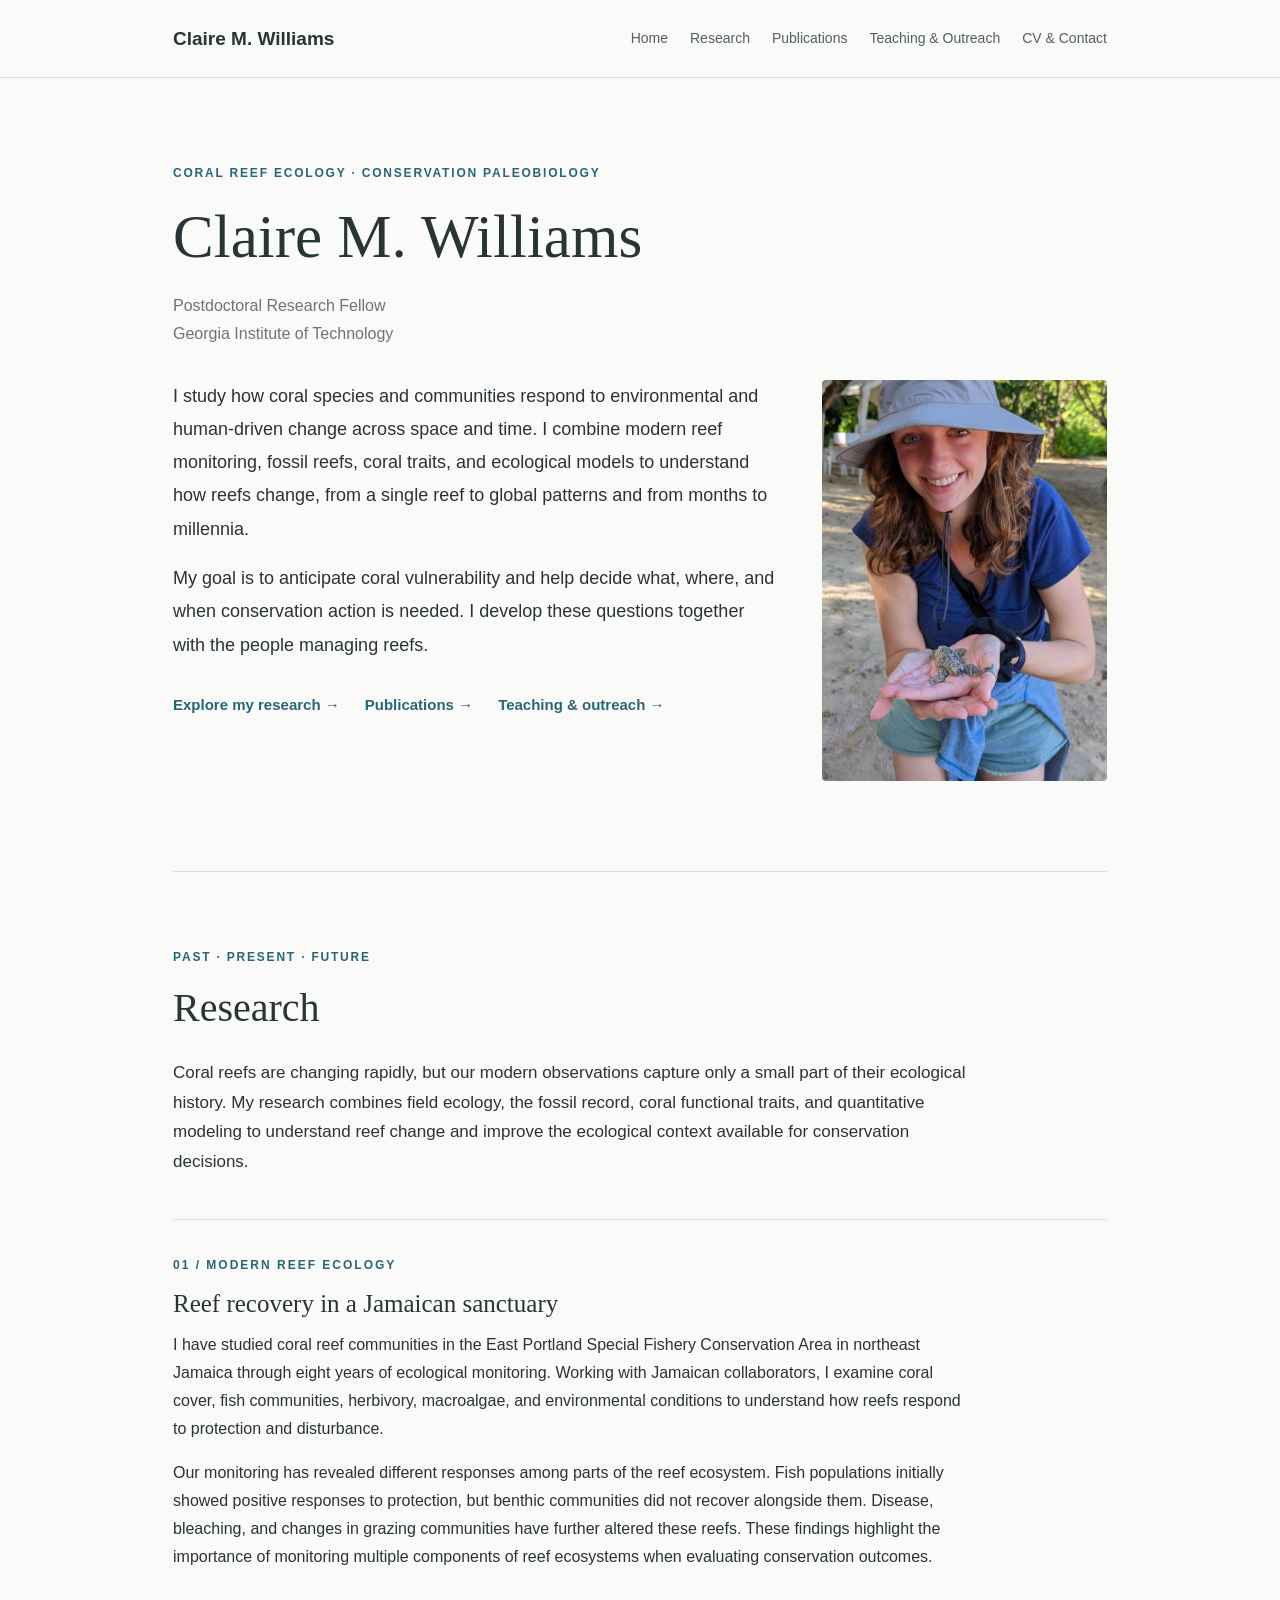
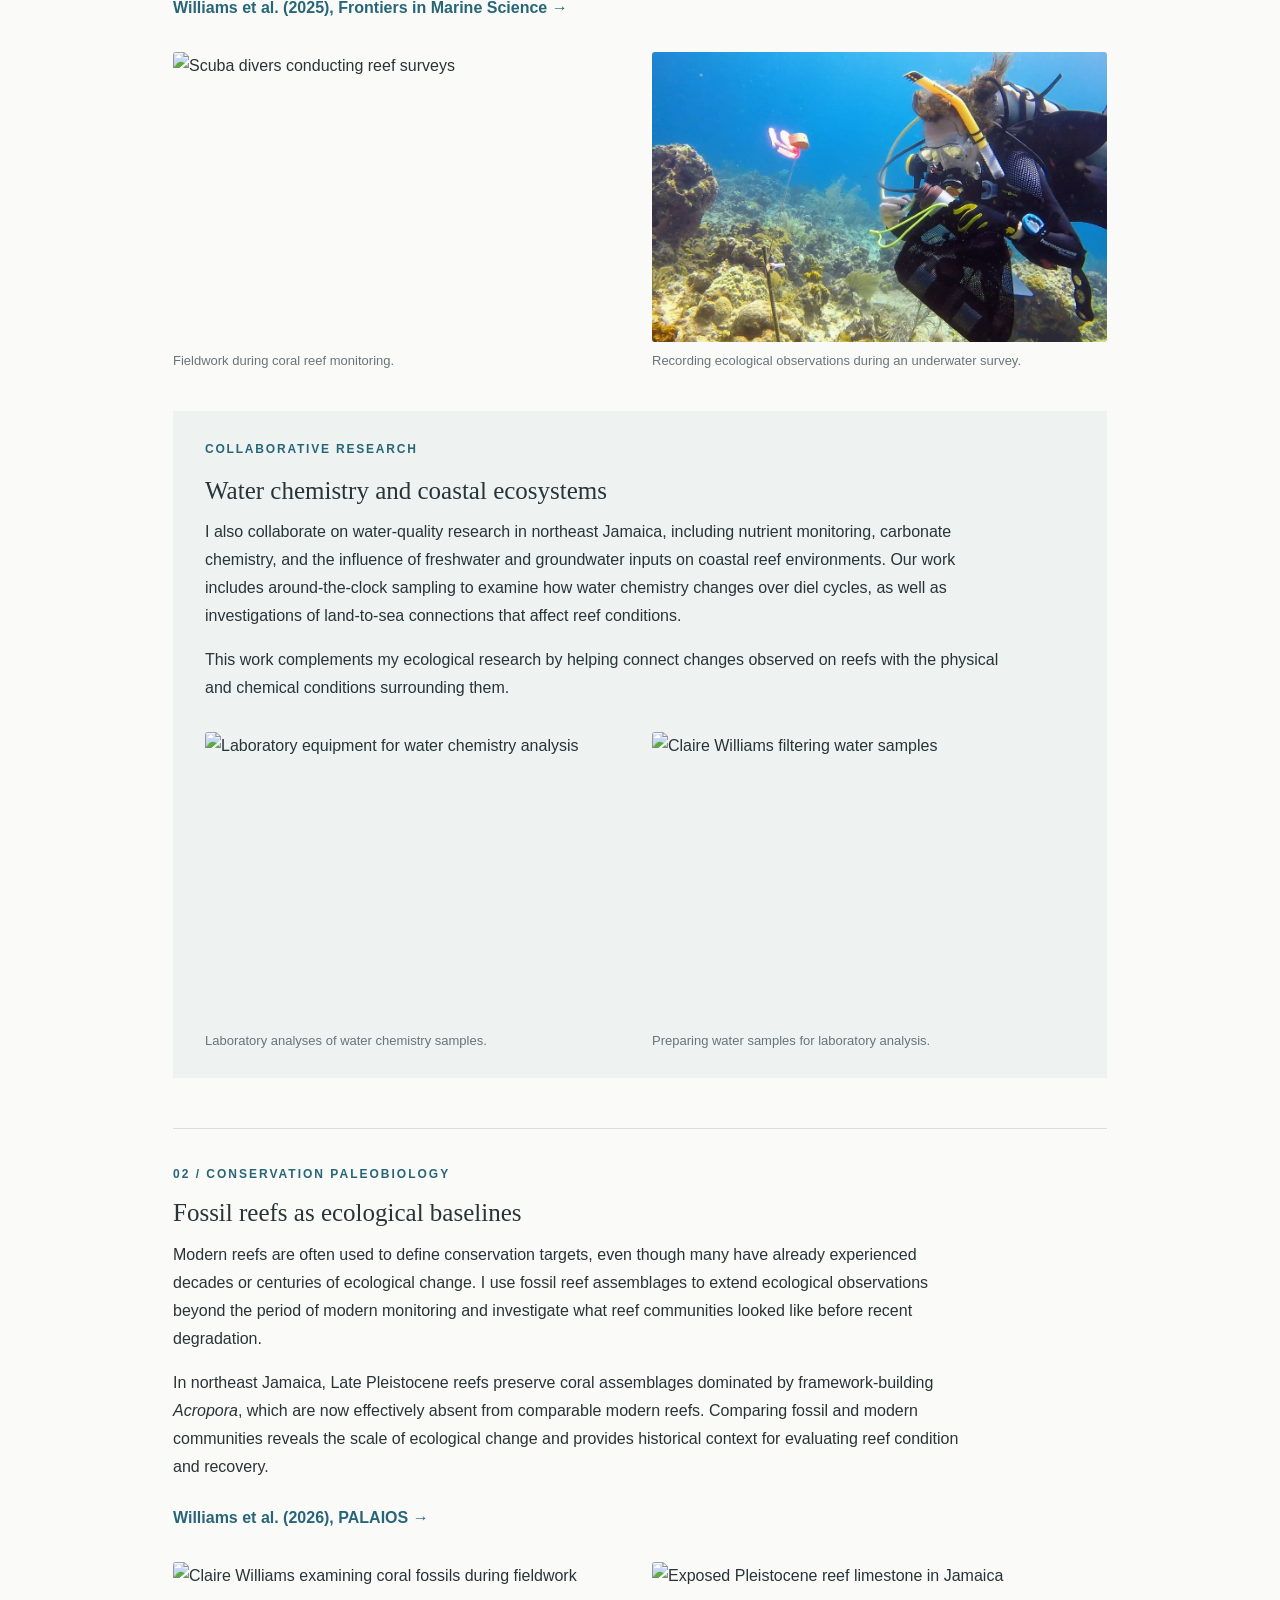
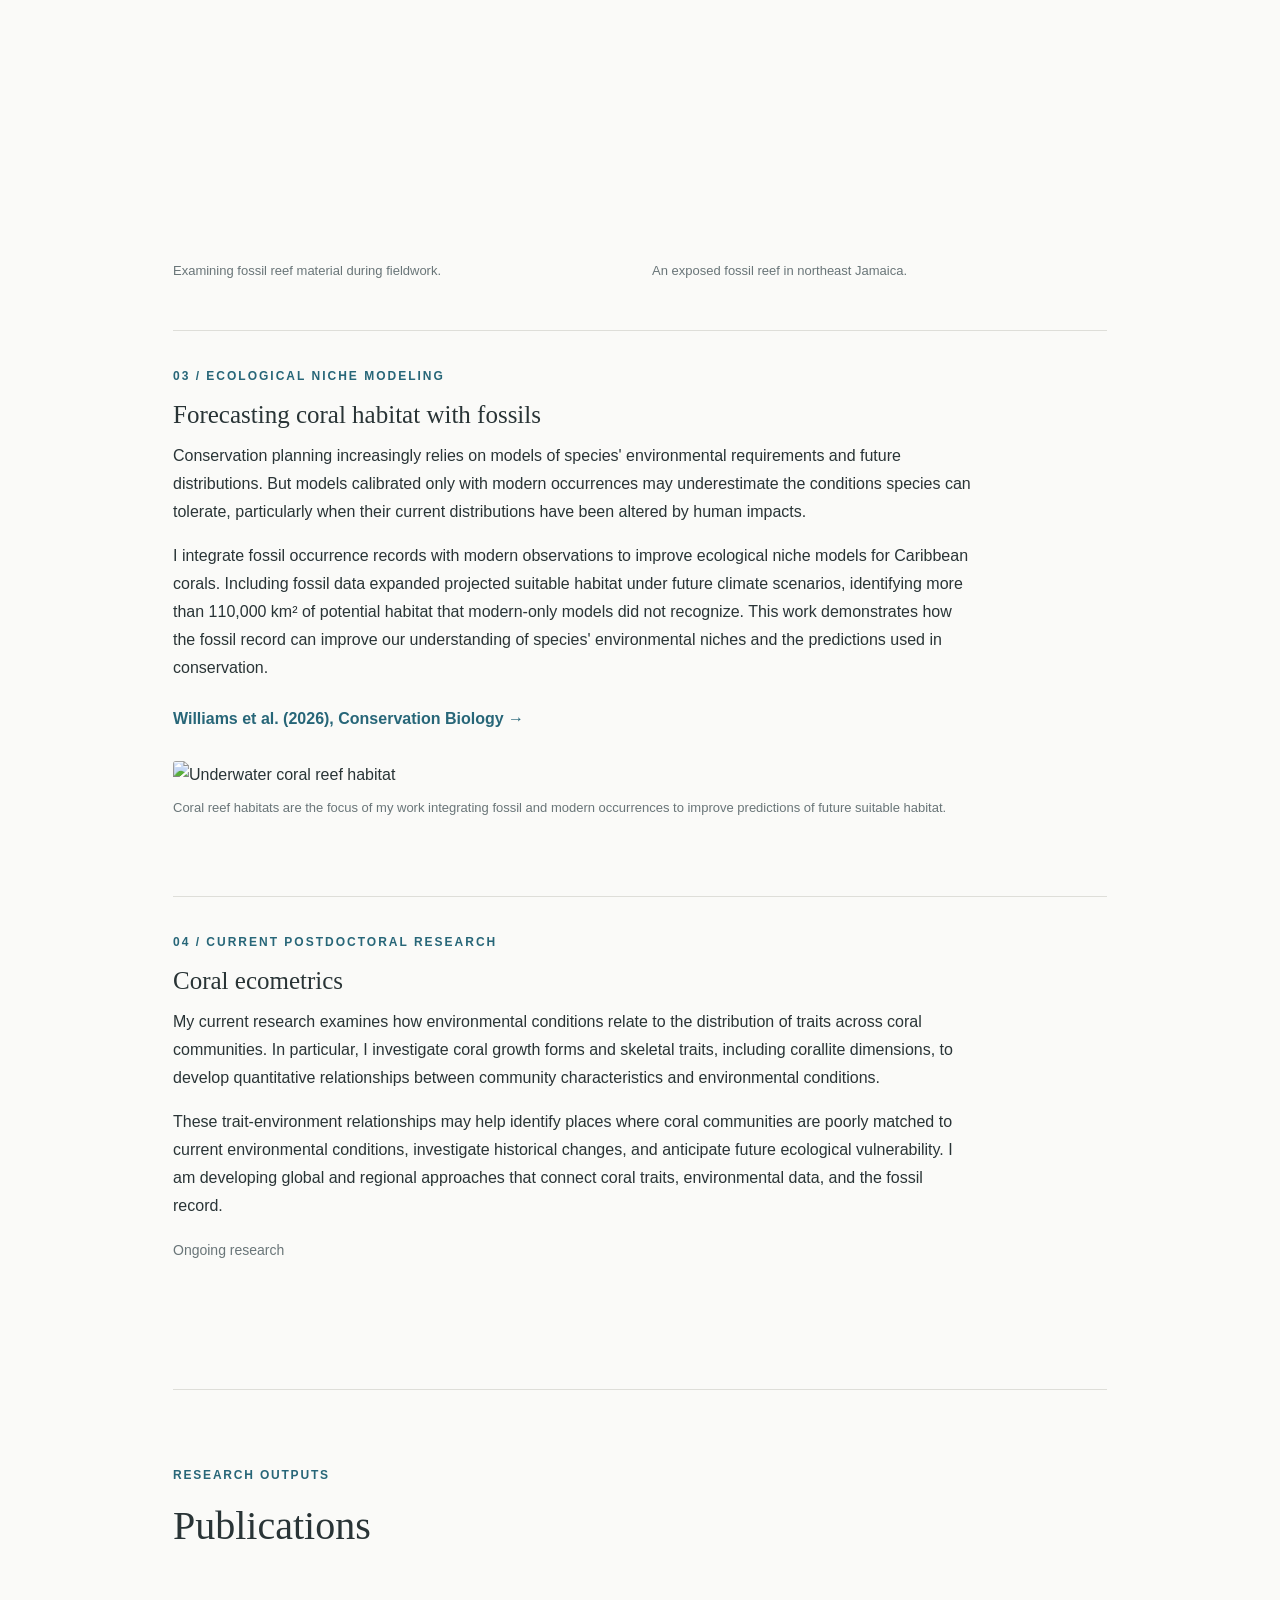
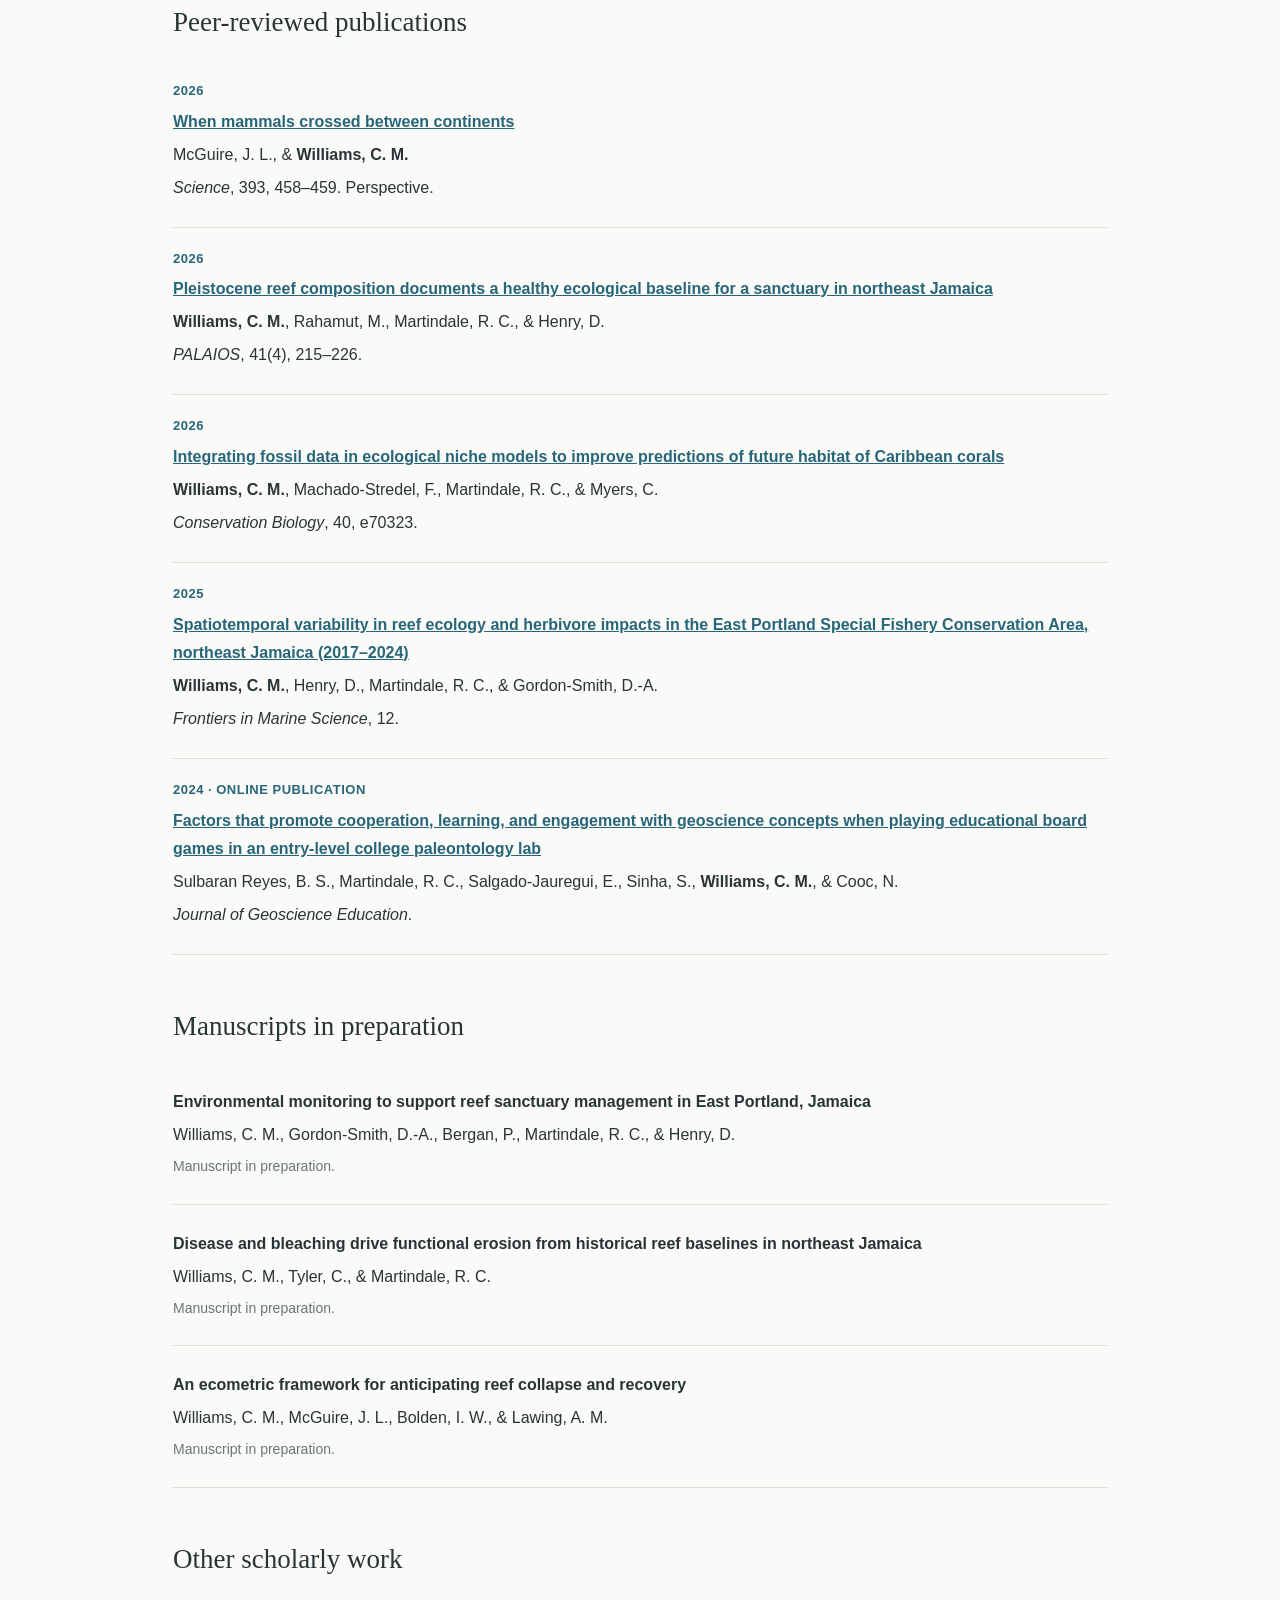
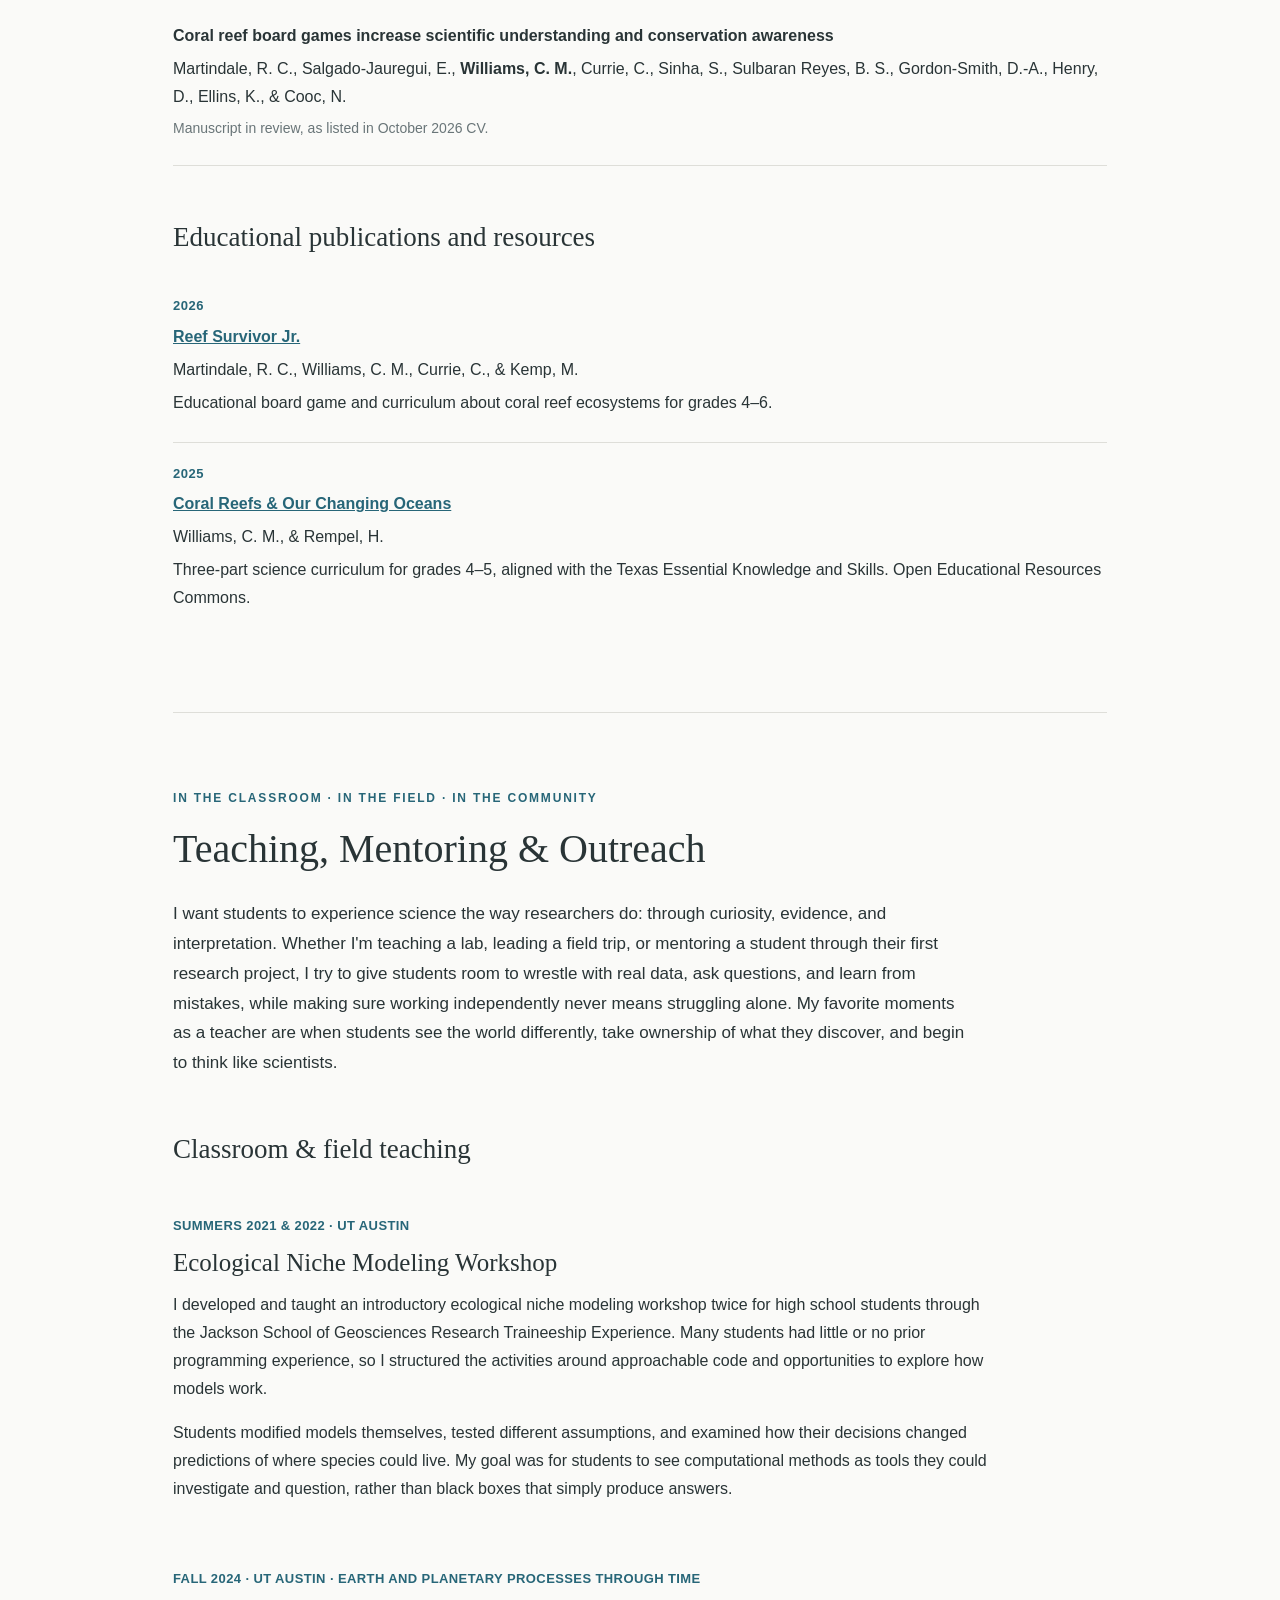
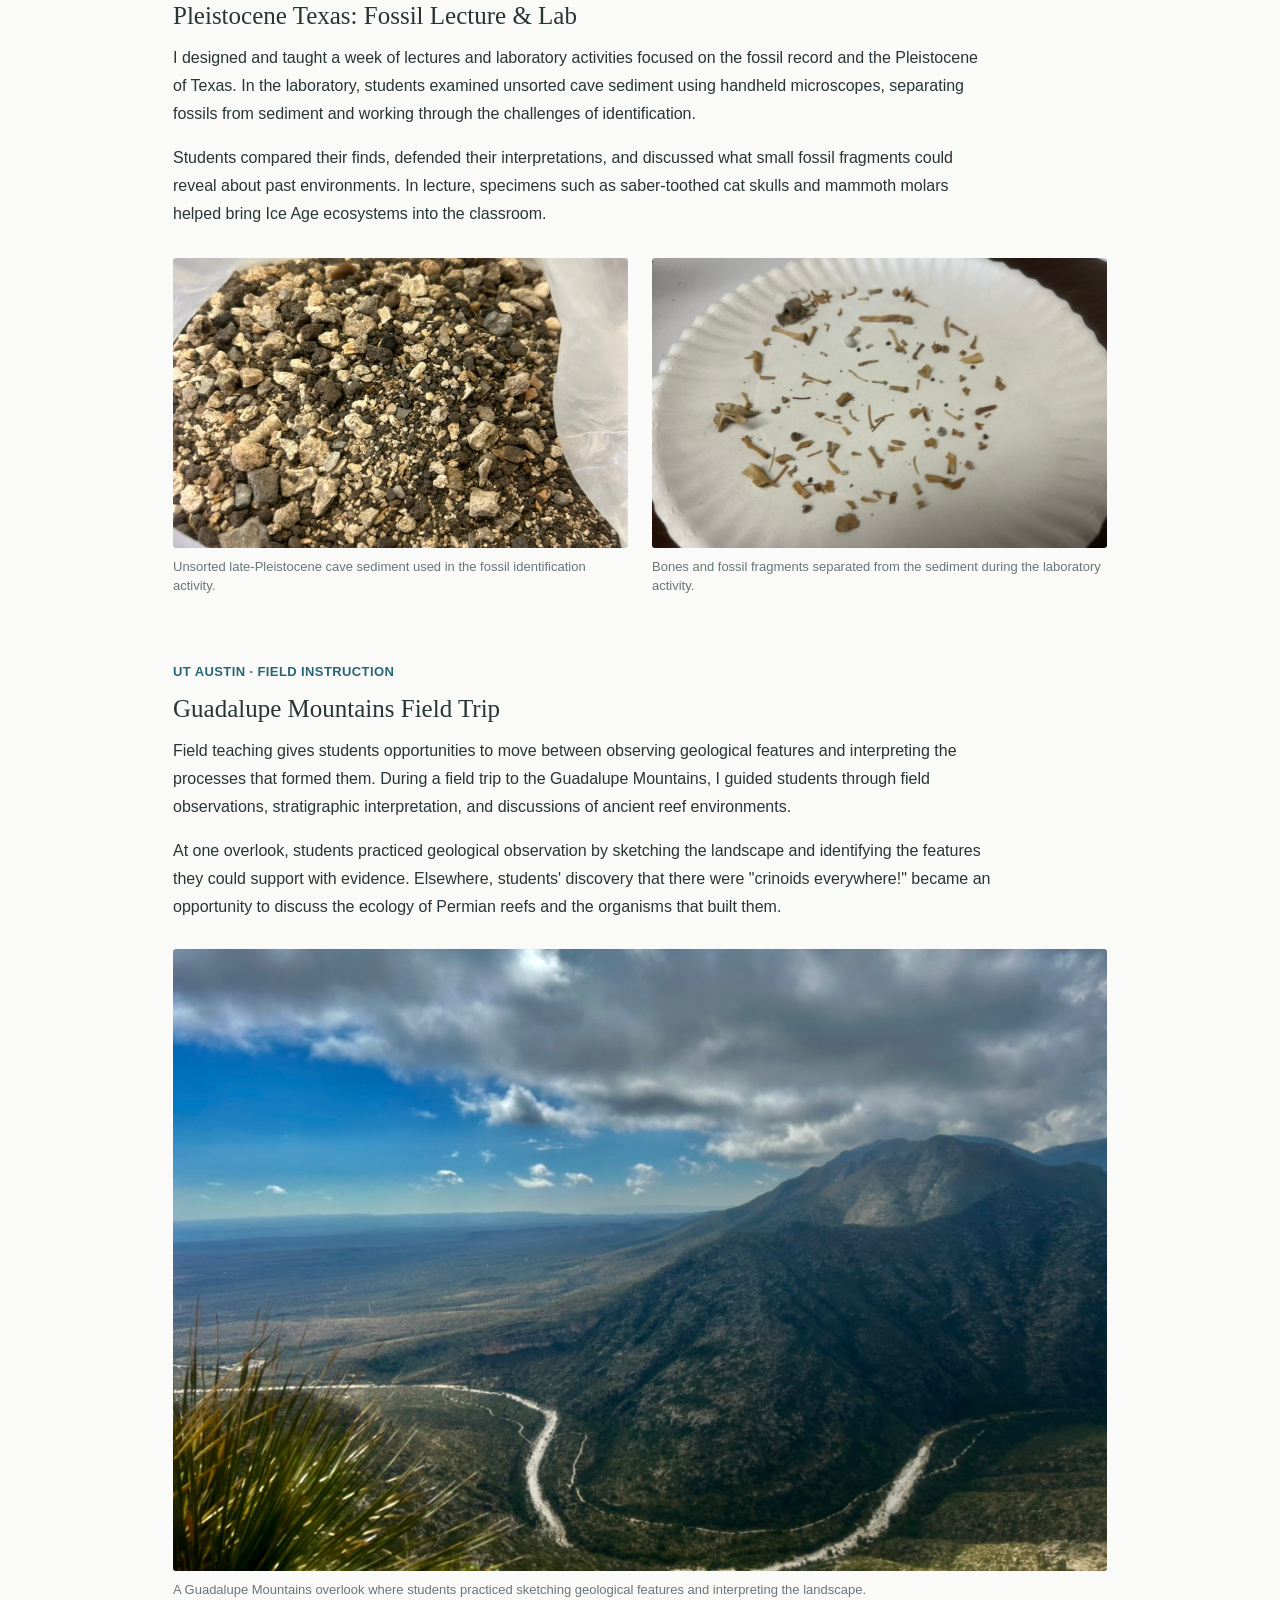
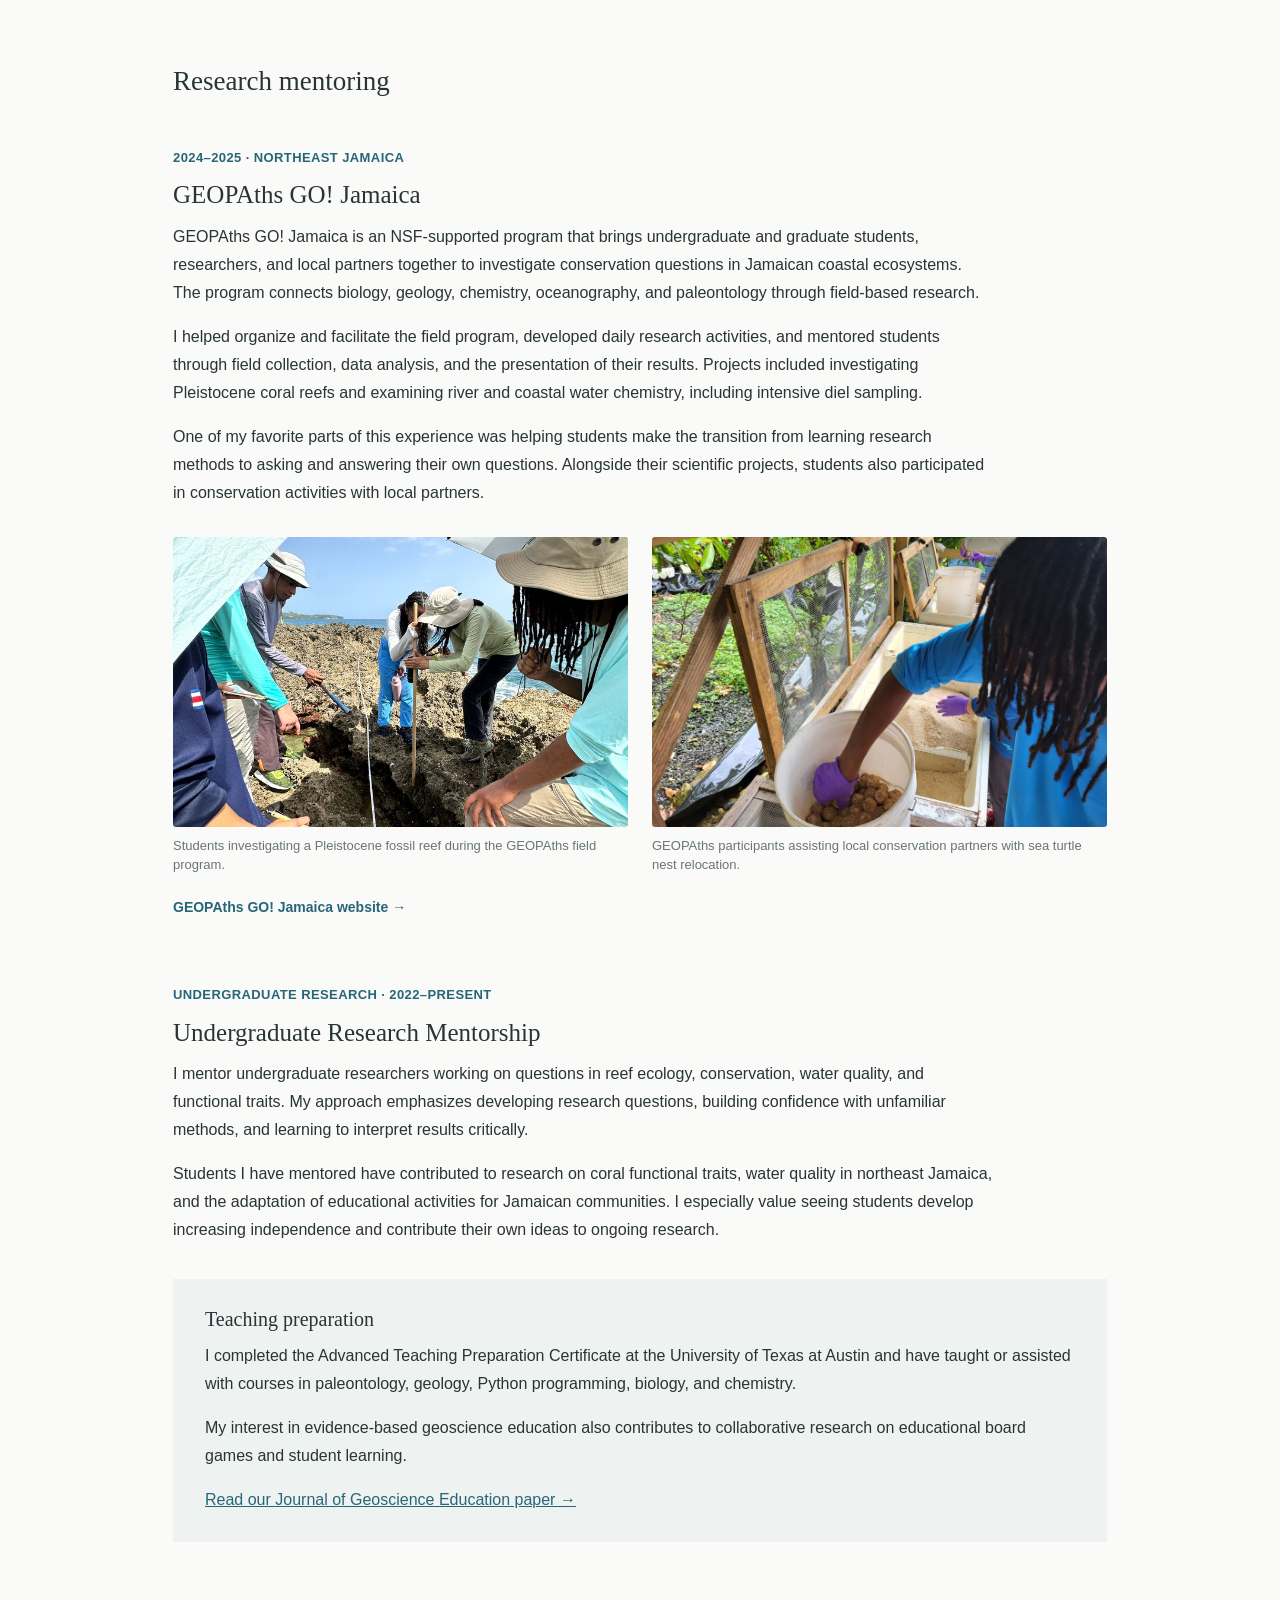
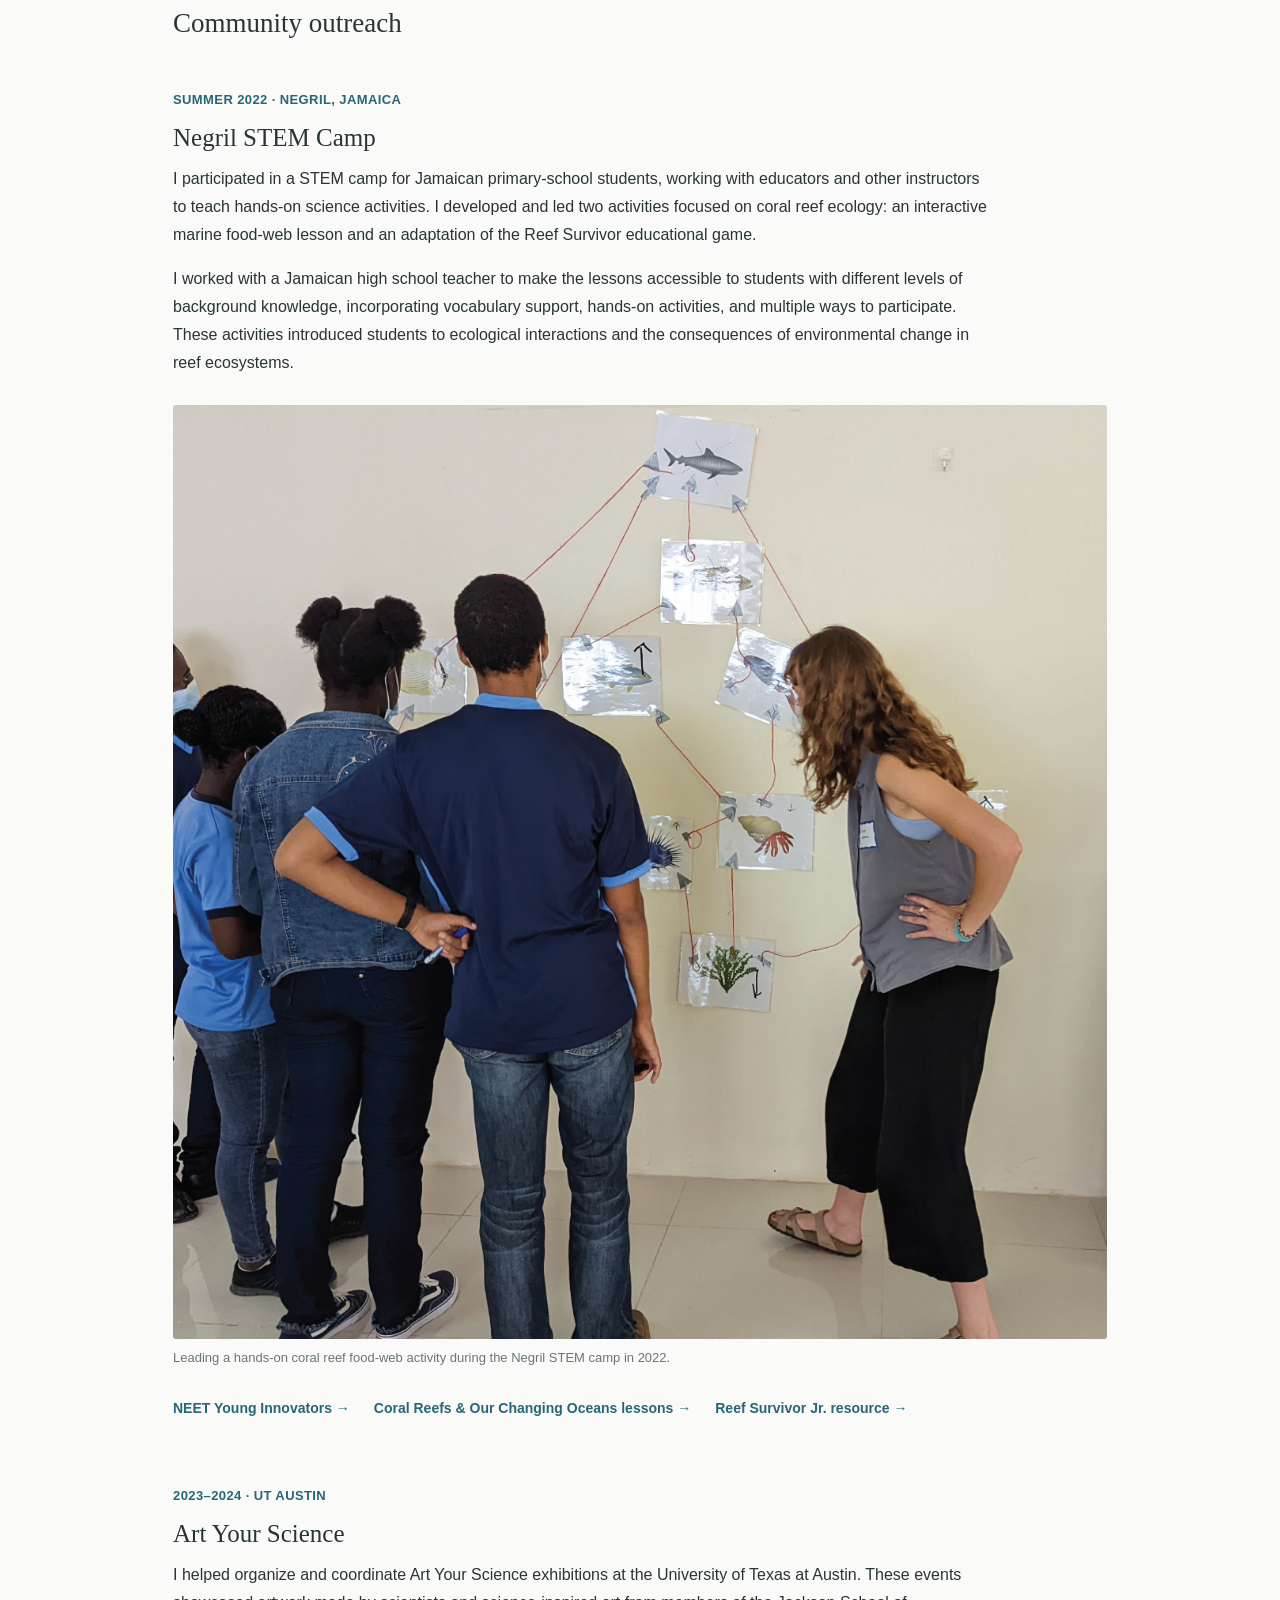
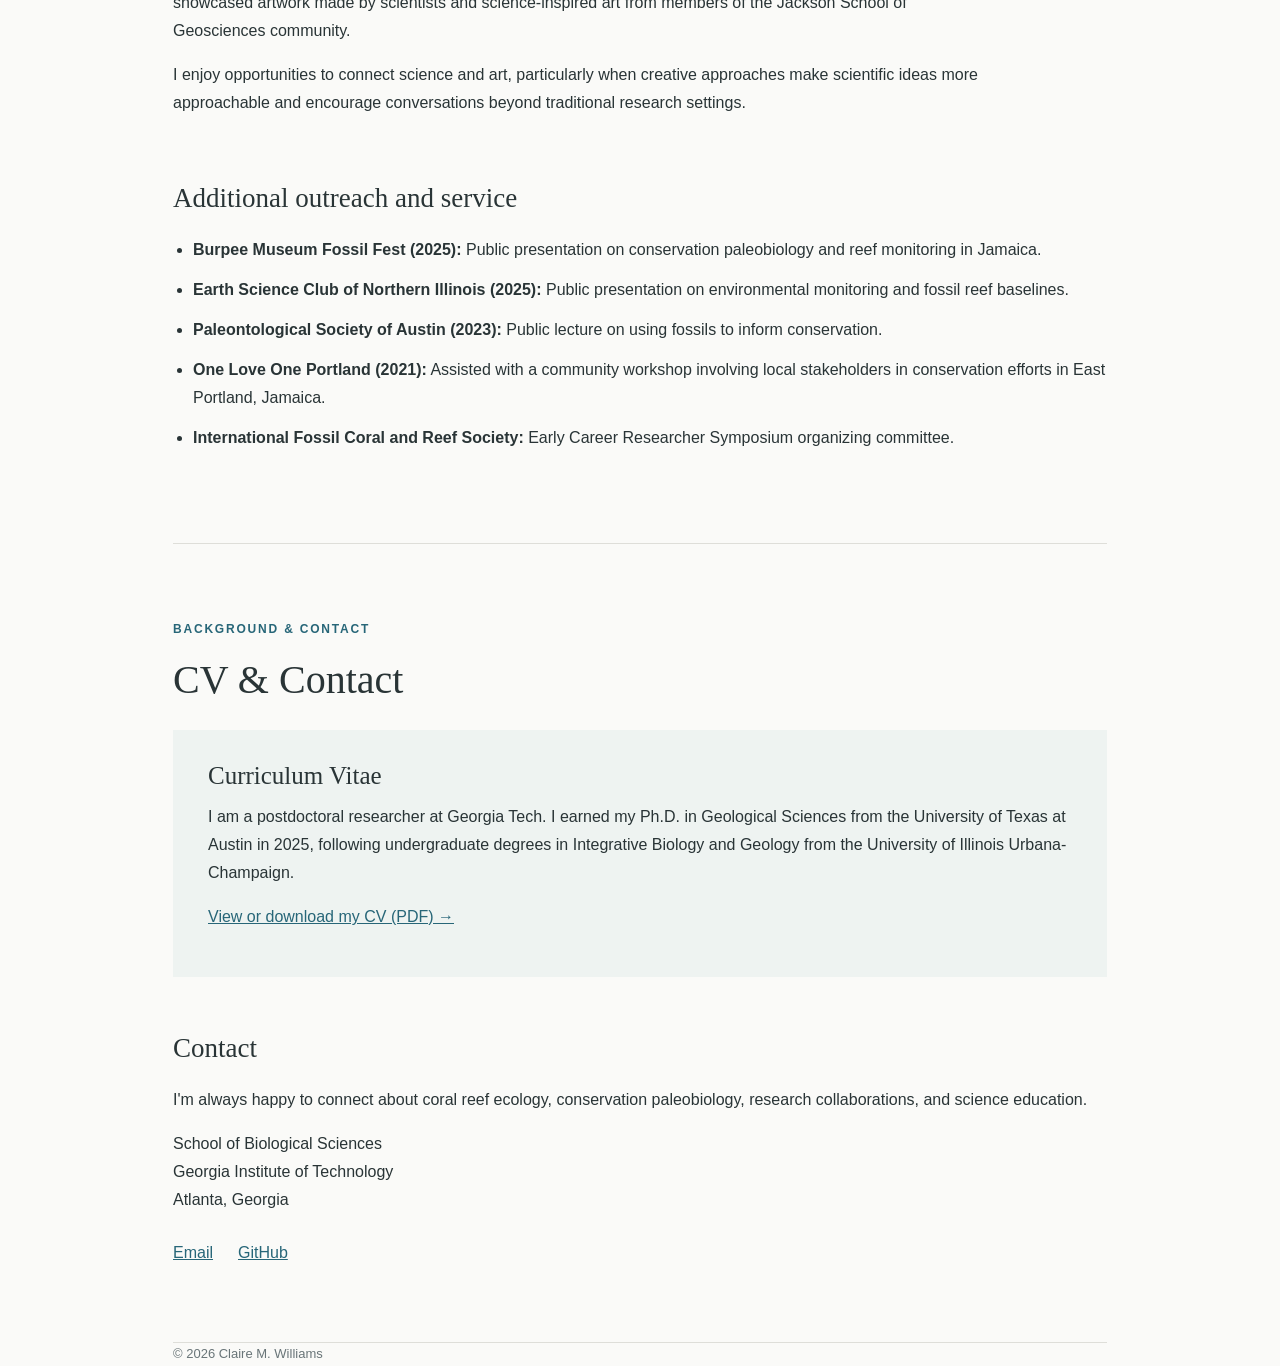
==== commit ac695970: "Update index.html" ====
--- a/index.html
+++ b/index.html
@@ -1,374 +1,453 @@
 
 <!DOCTYPE html>
 <html lang="en">
+
 <head>
-  <meta charset="UTF-8">
-  <meta name="viewport" content="width=device-width, initial-scale=1">
-  <meta name="description" content="Claire M. Williams, coral reef ecologist and conservation paleobiologist studying reef change across space and time.">
-  <title>Claire M. Williams | Coral Reef Ecology & Conservation Paleobiology</title>
-
-  <style>
-    :root {
-      --background: #fafaf8;
-      --paper: #ffffff;
-      --text: #293436;
-      --muted: #697578;
-      --accent: #276678;
-      --line: #deded9;
-      --soft: #eef3f1;
-    }
-
-    * { box-sizing: border-box; }
-
-    html { scroll-behavior: smooth; }
-
-    body {
-      margin: 0;
-      background: var(--background);
-      color: var(--text);
-      font-family: Arial, Helvetica, sans-serif;
-      font-size: 16px;
-      line-height: 1.75;
-    }
-
-    a { color: var(--accent); }
-    a:hover { text-decoration: underline; }
-
-    .container {
-      max-width: 990px;
-      margin: auto;
-      padding: 0 28px;
-    }
-
-    .site-header {
-      background: var(--background);
-      border-bottom: 1px solid var(--line);
-      padding: 22px 0;
-    }
-
-    .header-inner {
-      display: flex;
-      flex-wrap: wrap;
-      justify-content: space-between;
-      align-items: center;
-      gap: 15px 30px;
-    }
-
-    .brand {
-      font-size: 19px;
-      font-weight: 700;
-      color: var(--text);
-      text-decoration: none;
-    }
-
-    nav {
-      display: flex;
-      flex-wrap: wrap;
-      gap: 8px 22px;
-      font-size: 14px;
-    }
-
-    nav a {
-      color: #526063;
-      text-decoration: none;
-    }
-
-    h1, h2, h3, h4 {
-      font-family: Georgia, "Times New Roman", serif;
-      font-weight: 400;
-      line-height: 1.25;
-    }
-
-    h1 {
-      font-size: clamp(40px, 6vw, 61px);
-      margin: 0 0 16px;
-    }
-
-    h2 {
-      font-size: clamp(31px, 4vw, 40px);
-      margin: 0 0 25px;
-    }
-
-    h3 {
-      font-size: 25px;
-      margin: 0 0 12px;
-    }
-
-    h4 {
-      font-size: 20px;
-      margin: 0 0 10px;
-    }
-
-    p { margin: 0 0 16px; }
-
-    .eyebrow {
-      font-size: 12px;
-      font-weight: 700;
-      text-transform: uppercase;
-      letter-spacing: 1.8px;
-      color: var(--accent);
-      margin-bottom: 15px;
-    }
-
-    .small {
-      font-size: 14px;
-      color: var(--muted);
-    }
-
-    .subtitle {
-      color: var(--muted);
-      font-size: 16px;
-      margin-bottom: 32px;
-    }
-
-    .hero {
-      padding: 92px 0 95px;
-      border-bottom: 1px solid var(--line);
-    }
-
-    .hero-intro {
-      max-width: 780px;
-      font-size: 19px;
-      line-height: 1.85;
-    }
-
-    .hero-links {
-      display: flex;
-      flex-wrap: wrap;
-      gap: 12px 25px;
-      margin-top: 30px;
-    }
-
-    .hero-links a {
-      font-size: 15px;
-      font-weight: 600;
-      text-decoration: none;
-    }
-
-    section {
-      padding: 75px 0;
-      border-bottom: 1px solid var(--line);
-      scroll-margin-top: 25px;
-    }
-
-    .section-intro {
-      font-size: 17px;
-      max-width: 800px;
-      margin-bottom: 42px;
-    }
-
-    .subsection-title {
-      font-size: 27px;
-      margin: 55px 0 20px;
-    }
-
-    .research-item {
-      padding: 35px 0;
-      border-top: 1px solid var(--line);
-    }
-
-    .research-item:first-of-type {
-      border-top: none;
-      padding-top: 10px;
-    }
-
-    .research-item p {
-      max-width: 800px;
-    }
-
-    .research-number {
-      font-size: 12px;
-      font-weight: 700;
-      letter-spacing: 2px;
-      color: var(--accent);
-      margin-bottom: 12px;
-    }
-
-    .research-link {
-      display: inline-block;
-      margin-top: 7px;
-      font-weight: 600;
-      text-decoration: none;
-    }
-
-    .research-aside {
-      background: var(--soft);
-      padding: 28px 32px;
-      margin-top: 35px;
-    }
-
-    .publication {
-      padding: 20px 0;
-      border-bottom: 1px solid var(--line);
-    }
-
-    .publication:last-child { border-bottom: none; }
-
-    .pub-year {
-      color: var(--accent);
-      font-size: 13px;
-      font-weight: 700;
-      letter-spacing: 0.5px;
-    }
-
-    .publication p { margin: 5px 0; }
-
-    .publication-title {
-      font-weight: 600;
-    }
-
-    .teaching-entry {
-      margin: 48px 0 65px;
-    }
-
-    .entry-meta {
-      font-size: 13px;
-      color: var(--accent);
-      font-weight: 700;
-      letter-spacing: 0.4px;
-      margin-bottom: 10px;
-    }
-
-    .teaching-entry > p {
-      max-width: 820px;
-    }
-
-    .photo {
-      margin: 25px 0;
-    }
-
-    .photo img {
-      display: block;
-      width: 100%;
-      height: auto;
-      border-radius: 3px;
-    }
-
-    .photo figcaption {
-      color: var(--muted);
-      font-size: 13px;
-      line-height: 1.5;
-      margin-top: 9px;
-    }
-
-    .photo-grid {
-      display: grid;
-      grid-template-columns: repeat(2, minmax(0, 1fr));
-      gap: 24px;
-      margin-top: 24px;
-    }
-
-    .photo-grid .photo { margin: 0; }
-
-    .photo-grid img {
-      width: 100%;
-      height: 290px;
-      object-fit: cover;
-    }
-
-    .resource-links {
-      display: flex;
-      flex-wrap: wrap;
-      gap: 8px 24px;
-      margin-top: 20px;
-      font-size: 14px;
-      font-weight: 600;
-    }
-
-    .resource-links a { text-decoration: none; }
-
-    .mentoring-note {
-      background: var(--soft);
-      padding: 28px 32px;
-      margin-top: 35px;
-    }
-
-    .outreach-list {
-      padding-left: 20px;
-    }
-
-    .outreach-list li {
-      margin-bottom: 12px;
-    }
-
-    .cv-panel {
-      background: var(--soft);
-      padding: 30px 35px;
-    }
-
-    .cv-panel p { margin-bottom: 12px; }
-
-    .contact-links {
-      display: flex;
-      flex-wrap: wrap;
-      gap: 10px 25px;
-      margin-top: 25px;
-    }
-
-    footer {
-      padding: 35px 0 45px;
-      font-size: 13px;
-      color: var(--muted);
-    }
-
-    @media (max-width: 650px) {
-      .container { padding: 0 20px; }
-      .hero { padding: 55px 0 65px; }
-      section { padding: 50px 0; }
-      .hero-intro { font-size: 17px; }
-      .photo-grid { grid-template-columns: 1fr; }
-      .photo-grid img { height: auto; }
-      .research-aside, .mentoring-note, .cv-panel {
-        padding: 23px;
-      }
-    }
-  </style>
+<meta charset="UTF-8">
+<meta name="viewport" content="width=device-width, initial-scale=1">
+
+<meta name="description"
+content="Claire M. Williams, coral reef ecologist and conservation paleobiologist studying reef change across space and time.">
+
+<title>Claire M. Williams | Coral Reef Ecology & Conservation Paleobiology</title>
+
+<style>
+:root {
+  --background: #fafaf8;
+  --text: #293436;
+  --muted: #697578;
+  --accent: #276678;
+  --line: #deded9;
+  --soft: #eef3f1;
+}
+
+* { box-sizing: border-box; }
+
+html { scroll-behavior: smooth; }
+
+body {
+  margin: 0;
+  background: var(--background);
+  color: var(--text);
+  font-family: Arial, Helvetica, sans-serif;
+  font-size: 16px;
+  line-height: 1.75;
+}
+
+a { color: var(--accent); }
+a:hover { text-decoration: underline; }
+
+.container {
+  max-width: 990px;
+  margin: auto;
+  padding: 0 28px;
+}
+
+.site-header {
+  background: var(--background);
+  border-bottom: 1px solid var(--line);
+  padding: 22px 0;
+}
+
+.header-inner {
+  display: flex;
+  flex-wrap: wrap;
+  justify-content: space-between;
+  align-items: center;
+  gap: 15px 30px;
+}
+
+.brand {
+  font-size: 19px;
+  font-weight: 700;
+  color: var(--text);
+  text-decoration: none;
+}
+
+nav {
+  display: flex;
+  flex-wrap: wrap;
+  gap: 8px 22px;
+  font-size: 14px;
+}
+
+nav a {
+  color: #526063;
+  text-decoration: none;
+}
+
+h1, h2, h3, h4 {
+  font-family: Georgia, "Times New Roman", serif;
+  font-weight: 400;
+  line-height: 1.25;
+}
+
+h1 {
+  font-size: clamp(40px, 6vw, 61px);
+  margin: 0 0 16px;
+}
+
+h2 {
+  font-size: clamp(31px, 4vw, 40px);
+  margin: 0 0 25px;
+}
+
+h3 {
+  font-size: 25px;
+  margin: 0 0 12px;
+}
+
+h4 {
+  font-size: 20px;
+  margin: 0 0 10px;
+}
+
+p { margin: 0 0 16px; }
+
+.eyebrow {
+  font-size: 12px;
+  font-weight: 700;
+  text-transform: uppercase;
+  letter-spacing: 1.8px;
+  color: var(--accent);
+  margin-bottom: 15px;
+}
+
+.small {
+  font-size: 14px;
+  color: var(--muted);
+}
+
+.subtitle {
+  color: var(--muted);
+  font-size: 16px;
+  margin-bottom: 32px;
+}
+
+/* HOMEPAGE */
+
+.hero {
+  padding: 85px 0 90px;
+  border-bottom: 1px solid var(--line);
+}
+
+.hero-layout {
+  display: grid;
+  grid-template-columns: minmax(0, 1fr) 285px;
+  gap: 45px;
+  align-items: start;
+}
+
+.hero-intro {
+  font-size: 18px;
+  line-height: 1.85;
+}
+
+.hero-portrait {
+  margin: 0;
+}
+
+.hero-portrait img {
+  display: block;
+  width: 100%;
+  height: auto;
+  border-radius: 4px;
+}
+
+.hero-links {
+  display: flex;
+  flex-wrap: wrap;
+  gap: 12px 25px;
+  margin-top: 30px;
+}
+
+.hero-links a {
+  font-size: 15px;
+  font-weight: 600;
+  text-decoration: none;
+}
+
+/* SECTIONS */
+
+section {
+  padding: 75px 0;
+  border-bottom: 1px solid var(--line);
+  scroll-margin-top: 25px;
+}
+
+.section-intro {
+  font-size: 17px;
+  max-width: 800px;
+  margin-bottom: 42px;
+}
+
+.subsection-title {
+  font-size: 27px;
+  margin: 55px 0 20px;
+}
+
+/* RESEARCH */
+
+.research-item {
+  padding: 35px 0 50px;
+  border-top: 1px solid var(--line);
+}
+
+.research-item p {
+  max-width: 800px;
+}
+
+.research-number {
+  font-size: 12px;
+  font-weight: 700;
+  letter-spacing: 2px;
+  color: var(--accent);
+  margin-bottom: 12px;
+}
+
+.research-link {
+  display: inline-block;
+  margin-top: 7px;
+  font-weight: 600;
+  text-decoration: none;
+}
+
+.research-aside {
+  background: var(--soft);
+  padding: 28px 32px;
+  margin-top: 40px;
+}
+
+/* PHOTOS */
+
+.photo {
+  margin: 28px 0;
+}
+
+.photo img {
+  display: block;
+  width: 100%;
+  height: auto;
+  border-radius: 3px;
+}
+
+.photo figcaption {
+  color: var(--muted);
+  font-size: 13px;
+  line-height: 1.5;
+  margin-top: 9px;
+}
+
+.photo-grid {
+  display: grid;
+  grid-template-columns: repeat(2, minmax(0, 1fr));
+  gap: 24px;
+  margin-top: 30px;
+}
+
+.photo-grid .photo {
+  margin: 0;
+}
+
+.photo-grid img {
+  width: 100%;
+  height: 290px;
+  object-fit: cover;
+}
+
+/* PUBLICATIONS */
+
+.publication {
+  padding: 20px 0;
+  border-bottom: 1px solid var(--line);
+}
+
+.publication:last-child {
+  border-bottom: none;
+}
+
+.pub-year {
+  color: var(--accent);
+  font-size: 13px;
+  font-weight: 700;
+  letter-spacing: 0.5px;
+}
+
+.publication p {
+  margin: 5px 0;
+}
+
+.publication-title {
+  font-weight: 600;
+}
+
+/* TEACHING */
+
+.teaching-entry {
+  margin: 48px 0 65px;
+}
+
+.entry-meta {
+  font-size: 13px;
+  color: var(--accent);
+  font-weight: 700;
+  letter-spacing: 0.4px;
+  margin-bottom: 10px;
+}
+
+.teaching-entry > p {
+  max-width: 820px;
+}
+
+.resource-links {
+  display: flex;
+  flex-wrap: wrap;
+  gap: 8px 24px;
+  margin-top: 20px;
+  font-size: 14px;
+  font-weight: 600;
+}
+
+.resource-links a {
+  text-decoration: none;
+}
+
+.mentoring-note {
+  background: var(--soft);
+  padding: 28px 32px;
+  margin-top: 35px;
+}
+
+.outreach-list {
+  padding-left: 20px;
+}
+
+.outreach-list li {
+  margin-bottom: 12px;
+}
+
+/* CV */
+
+.cv-panel {
+  background: var(--soft);
+  padding: 30px 35px;
+}
+
+.contact-links {
+  display: flex;
+  flex-wrap: wrap;
+  gap: 10px 25px;
+  margin-top: 25px;
+}
+
+footer {
+  padding: 35px 0 45px;
+  font-size: 13px;
+  color: var(--muted);
+}
+
+/* MOBILE */
+
+@media (max-width: 700px) {
+
+  .container {
+    padding: 0 20px;
+  }
+
+  .hero {
+    padding: 55px 0 65px;
+  }
+
+  .hero-layout {
+    grid-template-columns: 1fr;
+    gap: 30px;
+  }
+
+  .hero-portrait {
+    max-width: 320px;
+    margin: 0 auto;
+  }
+
+  .hero-intro {
+    font-size: 17px;
+  }
+
+  section {
+    padding: 50px 0;
+  }
+
+  .photo-grid {
+    grid-template-columns: 1fr;
+  }
+
+  .photo-grid img {
+    height: auto;
+  }
+
+  .research-aside,
+  .mentoring-note,
+  .cv-panel {
+    padding: 23px;
+  }
+}
+</style>
 </head>
 
 <body>
 
-  <header class="site-header">
-    <div class="container header-inner">
-      <a class="brand" href="#home">Claire M. Williams</a>
-
-      <nav aria-label="Main navigation">
-        <a href="#home">Home</a>
-        <a href="#research">Research</a>
-        <a href="#publications">Publications</a>
-        <a href="#teaching">Teaching &amp; Outreach</a>
-        <a href="#art">Art</a>
-        <a href="#cv">CV &amp; Contact</a>
-      </nav>
-    </div>
-  </header>
-
-  <main class="container">
-
-    <!-- HOME -->
-
-    <div class="hero" id="home">
-      <div class="eyebrow">Coral reef ecology · Conservation paleobiology</div>
-
-      <h1>Claire M. Williams</h1>
-
-      <p class="subtitle">
-        Postdoctoral Research Fellow<br>
-        Georgia Institute of Technology
-      </p>
+<header class="site-header">
+  <div class="container header-inner">
+
+    <a class="brand" href="#home">
+      Claire M. Williams
+    </a>
+
+    <nav aria-label="Main navigation">
+      <a href="#home">Home</a>
+      <a href="#research">Research</a>
+      <a href="#publications">Publications</a>
+      <a href="#teaching">Teaching &amp; Outreach</a>
+      <a href="#cv">CV &amp; Contact</a>
+    </nav>
+
+  </div>
+</header>
+
+<main class="container">
+
+<!-- ================= HOME ================= -->
+
+<div class="hero" id="home">
+
+  <div class="eyebrow">
+    Coral reef ecology · Conservation paleobiology
+  </div>
+
+  <h1>Claire M. Williams</h1>
+
+  <p class="subtitle">
+    Postdoctoral Research Fellow<br>
+    Georgia Institute of Technology
+  </p>
+
+  <div class="hero-layout">
+
+    <div>
 
       <div class="hero-intro">
         <p>
-          I study how coral species and communities respond to environmental
-          and human-driven change across space and time. I combine modern
-          reef monitoring, fossil reefs, coral traits, and ecological models
-          to understand how reefs change, from a single reef to global
-          patterns and from months to millennia.
+          I study how coral species and communities respond to
+          environmental and human-driven change across space and time.
+          I combine modern reef monitoring, fossil reefs, coral traits,
+          and ecological models to understand how reefs change, from
+          a single reef to global patterns and from months to millennia.
         </p>
 
         <p>
-          My goal is to anticipate coral vulnerability and help decide
-          what, where, and when conservation action is needed. I develop
-          these questions together with the people managing reefs.
+          My goal is to anticipate coral vulnerability and help
+          decide what, where, and when conservation action is needed.
+          I develop these questions together with the people
+          managing reefs.
         </p>
       </div>
 
@@ -377,763 +456,943 @@
         <a href="#publications">Publications →</a>
         <a href="#teaching">Teaching &amp; outreach →</a>
       </div>
-    </div>
-
-
-    <!-- RESEARCH -->
-
-    <section id="research">
-      <div class="eyebrow">Past · Present · Future</div>
-      <h2>Research</h2>
-
-      <p class="section-intro">
-        Coral reefs are changing rapidly, but our modern observations
-        capture only a small part of their ecological history. My research
-        combines field ecology, the fossil record, coral functional traits,
-        and quantitative modeling to understand reef change and improve
-        the ecological context available for conservation decisions.
+
+    </div>
+
+    <figure class="hero-portrait">
+      <img
+        src="FEC5A2C6-8848-4D81-BD9D-D2EBB6920F9D_1_105_c.jpeg"
+        alt="Claire Williams holding a small sea turtle during fieldwork">
+    </figure>
+
+  </div>
+</div>
+
+
+<!-- ================= RESEARCH ================= -->
+
+<section id="research">
+
+  <div class="eyebrow">Past · Present · Future</div>
+
+  <h2>Research</h2>
+
+  <p class="section-intro">
+    Coral reefs are changing rapidly, but our modern observations
+    capture only a small part of their ecological history. My research
+    combines field ecology, the fossil record, coral functional traits,
+    and quantitative modeling to understand reef change and improve
+    the ecological context available for conservation decisions.
+  </p>
+
+  <!-- MODERN REEF ECOLOGY -->
+
+  <article class="research-item">
+
+    <div class="research-number">01 / MODERN REEF ECOLOGY</div>
+
+    <h3>Reef recovery in a Jamaican sanctuary</h3>
+
+    <p>
+      I have studied coral reef communities in the East Portland
+      Special Fishery Conservation Area in northeast Jamaica through
+      eight years of ecological monitoring. Working with Jamaican
+      collaborators, I examine coral cover, fish communities,
+      herbivory, macroalgae, and environmental conditions to
+      understand how reefs respond to protection and disturbance.
+    </p>
+
+    <p>
+      Our monitoring has revealed different responses among parts
+      of the reef ecosystem. Fish populations initially showed
+      positive responses to protection, but benthic communities
+      did not recover alongside them. Disease, bleaching, and
+      changes in grazing communities have further altered these
+      reefs. These findings highlight the importance of monitoring
+      multiple components of reef ecosystems when evaluating
+      conservation outcomes.
+    </p>
+
+    <a class="research-link"
+       href="https://doi.org/10.3389/fmars.2025.1684741">
+      Williams et al. (2025), Frontiers in Marine Science →
+    </a>
+
+    <div class="photo-grid">
+
+      <figure class="photo">
+        <img
+          src="32363BB2-1AD0-41E2-A14B-D64847291DCA_1_105_c.jpeg"
+          alt="Scuba divers conducting reef surveys"
+          loading="lazy">
+        <figcaption>
+          Fieldwork during coral reef monitoring.
+        </figcaption>
+      </figure>
+
+      <figure class="photo">
+        <img
+          src="45B1AB25-5358-4634-947C-523934AC79E3_1_105_c.jpeg"
+          alt="Claire Williams recording observations underwater"
+          loading="lazy">
+        <figcaption>
+          Recording ecological observations during an underwater survey.
+        </figcaption>
+      </figure>
+
+    </div>
+
+    <div class="research-aside">
+
+      <div class="eyebrow">Collaborative research</div>
+
+      <h3>Water chemistry and coastal ecosystems</h3>
+
+      <p>
+        I also collaborate on water-quality research in northeast
+        Jamaica, including nutrient monitoring, carbonate chemistry,
+        and the influence of freshwater and groundwater inputs
+        on coastal reef environments. Our work includes
+        around-the-clock sampling to examine how water chemistry
+        changes over diel cycles, as well as investigations of
+        land-to-sea connections that affect reef conditions.
       </p>
 
-      <article class="research-item">
-        <div class="research-number">01 / MODERN REEF ECOLOGY</div>
-        <h3>Reef recovery in a Jamaican sanctuary</h3>
-
-        <p>
-          I have studied coral reef communities in the East Portland
-          Special Fishery Conservation Area in northeast Jamaica through
-          eight years of ecological monitoring. Working with Jamaican
-          collaborators, I examine coral cover, fish communities,
-          herbivory, macroalgae, and environmental conditions to
-          understand how reefs respond to protection and disturbance.
-        </p>
-
-        <p>
-          Our monitoring has revealed different responses among parts
-          of the reef ecosystem. Fish populations initially showed
-          positive responses to protection, but benthic communities
-          did not recover alongside them. Disease, bleaching, and
-          changes in grazing communities have further altered these
-          reefs. These findings highlight the importance of monitoring
-          multiple components of reef ecosystems when evaluating
-          conservation outcomes.
-        </p>
-
-        <a class="research-link"
-           href="https://doi.org/10.3389/fmars.2025.1684741">
-          Williams et al. (2025), Frontiers in Marine Science →
-        </a>
-      </article>
-
-      <article class="research-item">
-        <div class="research-number">02 / CONSERVATION PALEOBIOLOGY</div>
-        <h3>Fossil reefs as ecological baselines</h3>
-
-        <p>
-          Modern reefs are often used to define conservation targets,
-          even though many have already experienced decades or centuries
-          of ecological change. I use fossil reef assemblages to extend
-          ecological observations beyond the period of modern monitoring
-          and investigate what reef communities looked like before
-          recent degradation.
-        </p>
-
-        <p>
-          In northeast Jamaica, Late Pleistocene reefs preserve
-          coral assemblages dominated by framework-building
-          <em>Acropora</em>, which are now effectively absent from
-          comparable modern reefs. Comparing fossil and modern
-          communities reveals the scale of ecological change and
-          provides historical context for evaluating reef condition
-          and recovery.
-        </p>
-
-        <a class="research-link"
-           href="https://doi.org/10.2110/palo.2025.041">
-          Williams et al. (2026), PALAIOS →
-        </a>
-      </article>
-
-      <article class="research-item">
-        <div class="research-number">03 / ECOLOGICAL NICHE MODELING</div>
-        <h3>Forecasting coral habitat with fossils</h3>
-
-        <p>
-          Conservation planning increasingly relies on models of
-          species' environmental requirements and future distributions.
-          But models calibrated only with modern occurrences may
-          underestimate the conditions species can tolerate, particularly
-          when their current distributions have been altered by
-          human impacts.
-        </p>
-
-        <p>
-          I integrate fossil occurrence records with modern observations
-          to improve ecological niche models for Caribbean corals.
-          Including fossil data expanded projected suitable habitat
-          under future climate scenarios, identifying more than
-          110,000 km² of potential habitat that modern-only models
-          did not recognize. This work demonstrates how the fossil
-          record can improve our understanding of species'
-          environmental niches and the predictions used in conservation.
-        </p>
-
-        <a class="research-link"
-           href="https://doi.org/10.1111/cobi.70323">
-          Williams et al. (2026), Conservation Biology →
-        </a>
-      </article>
-
-      <article class="research-item">
-        <div class="research-number">04 / CURRENT POSTDOCTORAL RESEARCH</div>
-        <h3>Coral ecometrics</h3>
-
-        <p>
-          My current research examines how environmental conditions
-          relate to the distribution of traits across coral communities.
-          In particular, I investigate coral growth forms and skeletal
-          traits, including corallite dimensions, to develop quantitative
-          relationships between community characteristics and
-          environmental conditions.
-        </p>
-
-        <p>
-          These trait-environment relationships may help identify
-          places where coral communities are poorly matched to current
-          environmental conditions, investigate historical changes,
-          and anticipate future ecological vulnerability. I am
-          developing global and regional approaches that connect
-          coral traits, environmental data, and the fossil record.
-        </p>
-
-        <span class="small">Ongoing research</span>
-      </article>
-
-      <div class="research-aside">
-        <div class="eyebrow">Collaborative research</div>
-        <h3>Water chemistry and coastal ecosystems</h3>
-
-        <p>
-          I also collaborate on water-quality research in northeast
-          Jamaica, including nutrient monitoring, carbonate chemistry,
-          and the influence of freshwater and groundwater inputs
-          on coastal reef environments. Our work includes
-          around-the-clock sampling to examine how water chemistry
-          changes over diel cycles, as well as investigations of
-          land-to-sea connections that affect reef conditions.
-        </p>
-
-        <p>
-          This work complements my ecological research by helping
-          connect changes observed on reefs with the physical and
-          chemical conditions surrounding them.
-        </p>
-      </div>
-    </section>
-
-
-    <!-- PUBLICATIONS -->
-
-    <section id="publications">
-      <div class="eyebrow">Research outputs</div>
-      <h2>Publications</h2>
-
-      <h3 class="subsection-title">Peer-reviewed publications</h3>
-
-      <div class="publication">
-        <div class="pub-year">2026</div>
-        <p class="publication-title">
-          <a href="https://doi.org/10.1126/science.aei5362">
-            When mammals crossed between continents
-          </a>
-        </p>
-        <p>McGuire, J. L., &amp; <strong>Williams, C. M.</strong></p>
-        <p><em>Science</em>, 393, 458–459. Perspective.</p>
-      </div>
-
-      <div class="publication">
-        <div class="pub-year">2026</div>
-        <p class="publication-title">
-          <a href="https://doi.org/10.2110/palo.2025.041">
-            Pleistocene reef composition documents a healthy
-            ecological baseline for a sanctuary in northeast Jamaica
-          </a>
-        </p>
-        <p>
-          <strong>Williams, C. M.</strong>, Rahamut, M.,
-          Martindale, R. C., &amp; Henry, D.
-        </p>
-        <p><em>PALAIOS</em>, 41(4), 215–226.</p>
-      </div>
-
-      <div class="publication">
-        <div class="pub-year">2026</div>
-        <p class="publication-title">
-          <a href="https://doi.org/10.1111/cobi.70323">
-            Integrating fossil data in ecological niche models
-            to improve predictions of future habitat of Caribbean corals
-          </a>
-        </p>
-        <p>
-          <strong>Williams, C. M.</strong>, Machado-Stredel, F.,
-          Martindale, R. C., &amp; Myers, C.
-        </p>
-        <p><em>Conservation Biology</em>, 40, e70323.</p>
-      </div>
-
-      <div class="publication">
-        <div class="pub-year">2025</div>
-        <p class="publication-title">
-          <a href="https://doi.org/10.3389/fmars.2025.1684741">
-            Spatiotemporal variability in reef ecology and
-            herbivore impacts in the East Portland Special Fishery
-            Conservation Area, northeast Jamaica (2017–2024)
-          </a>
-        </p>
-        <p>
-          <strong>Williams, C. M.</strong>, Henry, D.,
-          Martindale, R. C., &amp; Gordon-Smith, D.-A.
-        </p>
-        <p><em>Frontiers in Marine Science</em>, 12.</p>
-      </div>
-
-      <div class="publication">
-        <div class="pub-year">2024 · ONLINE PUBLICATION</div>
-        <p class="publication-title">
-          <a href="https://doi.org/10.1080/10899995.2024.2401749">
-            Factors that promote cooperation, learning, and engagement
-            with geoscience concepts when playing educational board
-            games in an entry-level college paleontology lab
-          </a>
-        </p>
-        <p>
-          Sulbaran Reyes, B. S., Martindale, R. C.,
-          Salgado-Jauregui, E., Sinha, S.,
-          <strong>Williams, C. M.</strong>, &amp; Cooc, N.
-        </p>
-        <p><em>Journal of Geoscience Education</em>.</p>
-      </div>
-
-
-      <h3 class="subsection-title">Manuscripts in preparation</h3>
-
-      <div class="publication">
-        <p class="publication-title">
-          Environmental monitoring to support reef sanctuary
-          management in East Portland, Jamaica
-        </p>
-        <p>
-          Williams, C. M., Gordon-Smith, D.-A., Bergan, P.,
-          Martindale, R. C., &amp; Henry, D.
-        </p>
-        <p class="small">Manuscript in preparation.</p>
-      </div>
-
-      <div class="publication">
-        <p class="publication-title">
-          Disease and bleaching drive functional erosion
-          from historical reef baselines in northeast Jamaica
-        </p>
-        <p>
-          Williams, C. M., Tyler, C., &amp; Martindale, R. C.
-        </p>
-        <p class="small">Manuscript in preparation.</p>
-      </div>
-
-      <div class="publication">
-        <p class="publication-title">
-          An ecometric framework for anticipating reef collapse and recovery
-        </p>
-        <p>
-          Williams, C. M., McGuire, J. L., Bolden, I. W.,
-          &amp; Lawing, A. M.
-        </p>
-        <p class="small">Manuscript in preparation.</p>
-      </div>
-
-
-      <h3 class="subsection-title">Other scholarly work</h3>
-
-      <div class="publication">
-        <p class="publication-title">
-          Coral reef board games increase scientific understanding
-          and conservation awareness
-        </p>
-        <p>
-          Martindale, R. C., Salgado-Jauregui, E.,
-          <strong>Williams, C. M.</strong>, Currie, C.,
-          Sinha, S., Sulbaran Reyes, B. S.,
-          Gordon-Smith, D.-A., Henry, D., Ellins, K.,
-          &amp; Cooc, N.
-        </p>
-        <p class="small">Manuscript in review, as listed in October 2026 CV.</p>
-      </div>
-
-
-      <h3 class="subsection-title">Educational publications and resources</h3>
-
-      <div class="publication">
-        <div class="pub-year">2026</div>
-        <p class="publication-title">
-          <a href="https://serc.carleton.edu/teachearth/activities/312725.html">
-            Reef Survivor Jr.
-          </a>
-        </p>
-        <p>
-          Martindale, R. C., Williams, C. M., Currie, C., &amp; Kemp, M.
-        </p>
-        <p>
-          Educational board game and curriculum about coral reef
-          ecosystems for grades 4–6.
-        </p>
-      </div>
-
-      <div class="publication">
-        <div class="pub-year">2025</div>
-        <p class="publication-title">
-          <a href="https://oercommons.org/courseware/lesson/135980/overview">
-            Coral Reefs &amp; Our Changing Oceans
-          </a>
-        </p>
-        <p>Williams, C. M., &amp; Rempel, H.</p>
-        <p>
-          Three-part science curriculum for grades 4–5, aligned
-          with the Texas Essential Knowledge and Skills.
-          Open Educational Resources Commons.
-        </p>
-      </div>
-    </section>
-
-
-    <!-- TEACHING, MENTORING, OUTREACH -->
-
-    <section id="teaching">
-      <div class="eyebrow">In the classroom · In the field · In the community</div>
-      <h2>Teaching, Mentoring &amp; Outreach</h2>
-
-      <p class="section-intro">
-        I want students to experience science the way researchers do:
-        through curiosity, evidence, and interpretation. Whether I'm
-        teaching a lab, leading a field trip, or mentoring a student
-        through their first research project, I try to give students
-        room to wrestle with real data, ask questions, and learn from
-        mistakes, while making sure working independently never means
-        struggling alone. My favorite moments as a teacher are when
-        students see the world differently, take ownership of what
-        they discover, and begin to think like scientists.
+      <p>
+        This work complements my ecological research by helping
+        connect changes observed on reefs with the physical and
+        chemical conditions surrounding them.
       </p>
 
-
-      <h3 class="subsection-title">Classroom &amp; field teaching</h3>
-
-      <article class="teaching-entry">
-        <div class="entry-meta">
-          SUMMERS 2021 &amp; 2022 · UT AUSTIN
-        </div>
-        <h3>Ecological Niche Modeling Workshop</h3>
-
-        <p>
-          I developed and taught an introductory ecological niche
-          modeling workshop twice for high school students through
-          the Jackson School of Geosciences Research Traineeship
-          Experience. Many students had little or no prior
-          programming experience, so I structured the activities
-          around approachable code and opportunities to explore
-          how models work.
-        </p>
-
-        <p>
-          Students modified models themselves, tested different
-          assumptions, and examined how their decisions changed
-          predictions of where species could live. My goal was
-          for students to see computational methods as tools
-          they could investigate and question, rather than
-          black boxes that simply produce answers.
-        </p>
-      </article>
-
-
-      <article class="teaching-entry">
-        <div class="entry-meta">
-          FALL 2024 · UT AUSTIN · EARTH AND PLANETARY PROCESSES THROUGH TIME
-        </div>
-        <h3>Pleistocene Texas: Fossil Lecture &amp; Lab</h3>
-
-        <p>
-          I designed and taught a week of lectures and laboratory
-          activities focused on the fossil record and the
-          Pleistocene of Texas. In the laboratory, students
-          examined unsorted cave sediment using handheld
-          microscopes, separating fossils from sediment and
-          working through the challenges of identification.
-        </p>
-
-        <p>
-          Students compared their finds, defended their
-          interpretations, and discussed what small fossil
-          fragments could reveal about past environments.
-          In lecture, specimens such as saber-toothed cat
-          skulls and mammoth molars helped bring Ice Age
-          ecosystems into the classroom.
-        </p>
-
-        <div class="photo-grid">
-          <figure class="photo">
-            <img
-              src="26475E54-95C3-4BD1-920C-343514194582_1_105_c.jpeg"
-              alt="Unsorted cave sediment used for a fossil identification laboratory"
-              loading="lazy">
-            <figcaption>
-              Unsorted late-Pleistocene cave sediment used in
-              the fossil identification activity.
-            </figcaption>
-          </figure>
-
-          <figure class="photo">
-            <img
-              src="B775D3E9-A325-43FB-892C-B3074A68B59B_1_105_c.jpeg"
-              alt="Small bones and fossil fragments separated from cave sediment"
-              loading="lazy">
-            <figcaption>
-              Bones and fossil fragments separated from the sediment
-              during the laboratory activity.
-            </figcaption>
-          </figure>
-        </div>
-      </article>
-
-
-      <article class="teaching-entry">
-        <div class="entry-meta">
-          UT AUSTIN · FIELD INSTRUCTION
-        </div>
-        <h3>Guadalupe Mountains Field Trip</h3>
-
-        <p>
-          Field teaching gives students opportunities to move
-          between observing geological features and interpreting
-          the processes that formed them. During a field trip
-          to the Guadalupe Mountains, I guided students through
-          field observations, stratigraphic interpretation,
-          and discussions of ancient reef environments.
-        </p>
-
-        <p>
-          At one overlook, students practiced geological observation
-          by sketching the landscape and identifying the features
-          they could support with evidence. Elsewhere, students'
-          discovery that there were "crinoids everywhere!" became
-          an opportunity to discuss the ecology of Permian reefs
-          and the organisms that built them.
-        </p>
+      <div class="photo-grid">
 
         <figure class="photo">
           <img
-            src="BB49EF72-000A-4923-ABB4-E49CBBD88DD1_1_105_c.jpeg"
-            alt="Mountain landscape in the Guadalupe Mountains used for a field sketching exercise"
+            src="A90BF9EB-0E4B-4E82-884D-E325C7DDA58A_1_105_c.jpeg"
+            alt="Laboratory equipment for water chemistry analysis"
             loading="lazy">
           <figcaption>
-            A Guadalupe Mountains overlook where students practiced
-            sketching geological features and interpreting the landscape.
+            Laboratory analyses of water chemistry samples.
           </figcaption>
         </figure>
-      </article>
-
-
-      <h3 class="subsection-title">Research mentoring</h3>
-
-      <article class="teaching-entry">
-        <div class="entry-meta">
-          2024–2025 · NORTHEAST JAMAICA
-        </div>
-        <h3>GEOPAths GO! Jamaica</h3>
-
-        <p>
-          GEOPAths GO! Jamaica is an NSF-supported program that
-          brings undergraduate and graduate students, researchers,
-          and local partners together to investigate conservation
-          questions in Jamaican coastal ecosystems. The program
-          connects biology, geology, chemistry, oceanography,
-          and paleontology through field-based research.
-        </p>
-
-        <p>
-          I helped organize and facilitate the field program,
-          developed daily research activities, and mentored
-          students through field collection, data analysis,
-          and the presentation of their results. Projects
-          included investigating Pleistocene coral reefs
-          and examining river and coastal water chemistry,
-          including intensive diel sampling.
-        </p>
-
-        <p>
-          One of my favorite parts of this experience was
-          helping students make the transition from learning
-          research methods to asking and answering their own
-          questions. Alongside their scientific projects,
-          students also participated in conservation activities
-          with local partners.
-        </p>
-
-        <div class="photo-grid">
-          <figure class="photo">
-            <img
-              src="838EBA77-54CC-42E8-84F4-7CE2A5EB6A3D_1_105_c.jpeg"
-              alt="GEOPAths students working at a Pleistocene fossil reef site in Jamaica"
-              loading="lazy">
-            <figcaption>
-              Students investigating a Pleistocene fossil reef
-              during the GEOPAths field program.
-            </figcaption>
-          </figure>
-
-          <figure class="photo">
-            <img
-              src="20240729_120009.jpg"
-              alt="GEOPAths participants assisting with sea turtle nest conservation"
-              loading="lazy">
-            <figcaption>
-              GEOPAths participants assisting local conservation
-              partners with sea turtle nest relocation.
-            </figcaption>
-          </figure>
-        </div>
-
-        <div class="resource-links">
-          <a href="https://www.jsg.utexas.edu/geopathsgojamaica/">
-            GEOPAths GO! Jamaica website →
-          </a>
-        </div>
-      </article>
-
-
-      <article class="teaching-entry">
-        <div class="entry-meta">
-          UNDERGRADUATE RESEARCH · 2022–PRESENT
-        </div>
-        <h3>Undergraduate Research Mentorship</h3>
-
-        <p>
-          I mentor undergraduate researchers working on questions
-          in reef ecology, conservation, water quality, and
-          functional traits. My approach emphasizes developing
-          research questions, building confidence with unfamiliar
-          methods, and learning to interpret results critically.
-        </p>
-
-        <p>
-          Students I have mentored have contributed to research
-          on coral functional traits, water quality in northeast
-          Jamaica, and the adaptation of educational activities
-          for Jamaican communities. I especially value seeing
-          students develop increasing independence and contribute
-          their own ideas to ongoing research.
-        </p>
-
-        <div class="mentoring-note">
-          <h4>Teaching preparation</h4>
-          <p>
-            I completed the Advanced Teaching Preparation Certificate
-            at the University of Texas at Austin and have taught
-            or assisted with courses in paleontology, geology,
-            Python programming, biology, and chemistry.
-          </p>
-          <p>
-            My interest in evidence-based geoscience education
-            also contributes to collaborative research on
-            educational board games and student learning.
-          </p>
-          <a href="https://doi.org/10.1080/10899995.2024.2401749">
-            Read our Journal of Geoscience Education paper →
-          </a>
-        </div>
-      </article>
-
-
-      <h3 class="subsection-title">Community outreach</h3>
-
-      <article class="teaching-entry">
-        <div class="entry-meta">
-          SUMMER 2022 · NEGRIL, JAMAICA
-        </div>
-        <h3>Negril STEM Camp</h3>
-
-        <p>
-          I participated in a STEM camp for Jamaican primary-school
-          students, working with educators and other instructors
-          to teach hands-on science activities. I developed and
-          led two activities focused on coral reef ecology:
-          an interactive marine food-web lesson and an adaptation
-          of the Reef Survivor educational game.
-        </p>
-
-        <p>
-          I worked with a Jamaican high school teacher to make
-          the lessons accessible to students with different
-          levels of background knowledge, incorporating
-          vocabulary support, hands-on activities, and
-          multiple ways to participate. These activities
-          introduced students to ecological interactions
-          and the consequences of environmental change
-          in reef ecosystems.
-        </p>
 
         <figure class="photo">
           <img
-            src="Untitled-1.png"
-            alt="Claire Williams leading students through a coral reef food-web activity at the Negril STEM camp"
+            src="FF537D43-1D67-44E1-89A7-E632EF85257E_1_105_c.jpeg"
+            alt="Claire Williams filtering water samples"
             loading="lazy">
           <figcaption>
-            Leading a hands-on coral reef food-web activity
-            during the Negril STEM camp in 2022.
+            Preparing water samples for laboratory analysis.
           </figcaption>
         </figure>
 
-        <div class="resource-links">
-          <a href="https://www.neetyounginnovators.com/about">
-            NEET Young Innovators →
-          </a>
-          <a href="https://oercommons.org/courseware/lesson/135980/overview">
-            Coral Reefs &amp; Our Changing Oceans lessons →
-          </a>
-          <a href="https://serc.carleton.edu/teachearth/activities/312725.html">
-            Reef Survivor Jr. resource →
-          </a>
-        </div>
-      </article>
-
-
-      <article class="teaching-entry">
-        <div class="entry-meta">
-          2023–2024 · UT AUSTIN
-        </div>
-        <h3>Art Your Science</h3>
-
-        <p>
-          I helped organize and coordinate Art Your Science
-          exhibitions at the University of Texas at Austin.
-          These events showcased artwork made by scientists
-          and science-inspired art from members of the
-          Jackson School of Geosciences community.
-        </p>
-
-        <p>
-          I enjoy opportunities to connect science and art,
-          particularly when creative approaches make scientific
-          ideas more approachable and encourage conversations
-          beyond traditional research settings.
-        </p>
-      </article>
-
-
-      <h3 class="subsection-title">Additional outreach and service</h3>
-
-      <ul class="outreach-list">
-        <li>
-          <strong>Burpee Museum Fossil Fest (2025):</strong>
-          Public presentation on conservation paleobiology
-          and reef monitoring in Jamaica.
-        </li>
-
-        <li>
-          <strong>Earth Science Club of Northern Illinois (2025):</strong>
-          Public presentation on environmental monitoring
-          and fossil reef baselines.
-        </li>
-
-        <li>
-          <strong>Paleontological Society of Austin (2023):</strong>
-          Public lecture on using fossils to inform conservation.
-        </li>
-
-        <li>
-          <strong>One Love One Portland (2021):</strong>
-          Assisted with a community workshop involving local
-          stakeholders in conservation efforts in East Portland, Jamaica.
-        </li>
-
-        <li>
-          <strong>International Fossil Coral and Reef Society:</strong>
-          Early Career Researcher Symposium organizing committee.
-        </li>
-      </ul>
-    </section>
-
-
-    <!-- ART -->
-
-    <section id="art">
-      <div class="eyebrow">Science &amp; creativity</div>
-      <h2>Art</h2>
-
-      <p class="section-intro">
-        I'm interested in the connections between scientific
-        observation, visual communication, and art. Alongside
-        my involvement in Art Your Science exhibitions,
-        I enjoy exploring the natural world creatively.
+      </div>
+    </div>
+
+  </article>
+
+
+  <!-- FOSSIL REEFS -->
+
+  <article class="research-item">
+
+    <div class="research-number">02 / CONSERVATION PALEOBIOLOGY</div>
+
+    <h3>Fossil reefs as ecological baselines</h3>
+
+    <p>
+      Modern reefs are often used to define conservation targets,
+      even though many have already experienced decades or centuries
+      of ecological change. I use fossil reef assemblages to extend
+      ecological observations beyond the period of modern monitoring
+      and investigate what reef communities looked like before
+      recent degradation.
+    </p>
+
+    <p>
+      In northeast Jamaica, Late Pleistocene reefs preserve coral
+      assemblages dominated by framework-building
+      <em>Acropora</em>, which are now effectively absent from
+      comparable modern reefs. Comparing fossil and modern
+      communities reveals the scale of ecological change and
+      provides historical context for evaluating reef condition
+      and recovery.
+    </p>
+
+    <a class="research-link"
+       href="https://doi.org/10.2110/palo.2025.041">
+      Williams et al. (2026), PALAIOS →
+    </a>
+
+    <div class="photo-grid">
+
+      <figure class="photo">
+        <img
+          src="726C68C7-FE98-4246-BF71-7442FE3C226F_1_105_c.jpeg"
+          alt="Claire Williams examining coral fossils during fieldwork"
+          loading="lazy">
+        <figcaption>
+          Examining fossil reef material during fieldwork.
+        </figcaption>
+      </figure>
+
+      <figure class="photo">
+        <img
+          src="IMG_3578.JPG"
+          alt="Exposed Pleistocene reef limestone in Jamaica"
+          loading="lazy">
+        <figcaption>
+          An exposed fossil reef in northeast Jamaica.
+        </figcaption>
+      </figure>
+
+    </div>
+
+  </article>
+
+
+  <!-- NICHE MODELING -->
+
+  <article class="research-item">
+
+    <div class="research-number">03 / ECOLOGICAL NICHE MODELING</div>
+
+    <h3>Forecasting coral habitat with fossils</h3>
+
+    <p>
+      Conservation planning increasingly relies on models of species'
+      environmental requirements and future distributions.
+      But models calibrated only with modern occurrences may
+      underestimate the conditions species can tolerate,
+      particularly when their current distributions have
+      been altered by human impacts.
+    </p>
+
+    <p>
+      I integrate fossil occurrence records with modern observations
+      to improve ecological niche models for Caribbean corals.
+      Including fossil data expanded projected suitable habitat
+      under future climate scenarios, identifying more than
+      110,000 km² of potential habitat that modern-only models
+      did not recognize. This work demonstrates how the fossil
+      record can improve our understanding of species'
+      environmental niches and the predictions used in conservation.
+    </p>
+
+    <a class="research-link"
+       href="https://doi.org/10.1111/cobi.70323">
+      Williams et al. (2026), Conservation Biology →
+    </a>
+
+    <figure class="photo">
+      <img
+        src="G0125122_1688058790349.JPG"
+        alt="Underwater coral reef habitat"
+        loading="lazy">
+      <figcaption>
+        Coral reef habitats are the focus of my work integrating
+        fossil and modern occurrences to improve predictions
+        of future suitable habitat.
+      </figcaption>
+    </figure>
+
+  </article>
+
+
+  <!-- ECOMETRICS -->
+
+  <article class="research-item">
+
+    <div class="research-number">04 / CURRENT POSTDOCTORAL RESEARCH</div>
+
+    <h3>Coral ecometrics</h3>
+
+    <p>
+      My current research examines how environmental conditions
+      relate to the distribution of traits across coral communities.
+      In particular, I investigate coral growth forms and skeletal
+      traits, including corallite dimensions, to develop quantitative
+      relationships between community characteristics and
+      environmental conditions.
+    </p>
+
+    <p>
+      These trait-environment relationships may help identify
+      places where coral communities are poorly matched to
+      current environmental conditions, investigate historical
+      changes, and anticipate future ecological vulnerability.
+      I am developing global and regional approaches that connect
+      coral traits, environmental data, and the fossil record.
+    </p>
+
+    <span class="small">Ongoing research</span>
+
+  </article>
+
+</section>
+
+
+<!-- ================= PUBLICATIONS ================= -->
+
+<section id="publications">
+
+  <div class="eyebrow">Research outputs</div>
+
+  <h2>Publications</h2>
+
+  <h3 class="subsection-title">Peer-reviewed publications</h3>
+
+  <div class="publication">
+    <div class="pub-year">2026</div>
+
+    <p class="publication-title">
+      <a href="https://doi.org/10.1126/science.aei5362">
+        When mammals crossed between continents
+      </a>
+    </p>
+
+    <p>McGuire, J. L., &amp; <strong>Williams, C. M.</strong></p>
+    <p><em>Science</em>, 393, 458–459. Perspective.</p>
+  </div>
+
+  <div class="publication">
+    <div class="pub-year">2026</div>
+
+    <p class="publication-title">
+      <a href="https://doi.org/10.2110/palo.2025.041">
+        Pleistocene reef composition documents a healthy
+        ecological baseline for a sanctuary in northeast Jamaica
+      </a>
+    </p>
+
+    <p>
+      <strong>Williams, C. M.</strong>, Rahamut, M.,
+      Martindale, R. C., &amp; Henry, D.
+    </p>
+
+    <p><em>PALAIOS</em>, 41(4), 215–226.</p>
+  </div>
+
+  <div class="publication">
+    <div class="pub-year">2026</div>
+
+    <p class="publication-title">
+      <a href="https://doi.org/10.1111/cobi.70323">
+        Integrating fossil data in ecological niche models
+        to improve predictions of future habitat of Caribbean corals
+      </a>
+    </p>
+
+    <p>
+      <strong>Williams, C. M.</strong>, Machado-Stredel, F.,
+      Martindale, R. C., &amp; Myers, C.
+    </p>
+
+    <p><em>Conservation Biology</em>, 40, e70323.</p>
+  </div>
+
+  <div class="publication">
+    <div class="pub-year">2025</div>
+
+    <p class="publication-title">
+      <a href="https://doi.org/10.3389/fmars.2025.1684741">
+        Spatiotemporal variability in reef ecology and
+        herbivore impacts in the East Portland Special Fishery
+        Conservation Area, northeast Jamaica (2017–2024)
+      </a>
+    </p>
+
+    <p>
+      <strong>Williams, C. M.</strong>, Henry, D.,
+      Martindale, R. C., &amp; Gordon-Smith, D.-A.
+    </p>
+
+    <p><em>Frontiers in Marine Science</em>, 12.</p>
+  </div>
+
+  <div class="publication">
+    <div class="pub-year">2024 · ONLINE PUBLICATION</div>
+
+    <p class="publication-title">
+      <a href="https://doi.org/10.1080/10899995.2024.2401749">
+        Factors that promote cooperation, learning, and engagement
+        with geoscience concepts when playing educational board
+        games in an entry-level college paleontology lab
+      </a>
+    </p>
+
+    <p>
+      Sulbaran Reyes, B. S., Martindale, R. C.,
+      Salgado-Jauregui, E., Sinha, S.,
+      <strong>Williams, C. M.</strong>, &amp; Cooc, N.
+    </p>
+
+    <p><em>Journal of Geoscience Education</em>.</p>
+  </div>
+
+
+  <h3 class="subsection-title">Manuscripts in preparation</h3>
+
+  <div class="publication">
+    <p class="publication-title">
+      Environmental monitoring to support reef sanctuary
+      management in East Portland, Jamaica
+    </p>
+
+    <p>
+      Williams, C. M., Gordon-Smith, D.-A., Bergan, P.,
+      Martindale, R. C., &amp; Henry, D.
+    </p>
+
+    <p class="small">Manuscript in preparation.</p>
+  </div>
+
+  <div class="publication">
+    <p class="publication-title">
+      Disease and bleaching drive functional erosion
+      from historical reef baselines in northeast Jamaica
+    </p>
+
+    <p>
+      Williams, C. M., Tyler, C., &amp; Martindale, R. C.
+    </p>
+
+    <p class="small">Manuscript in preparation.</p>
+  </div>
+
+  <div class="publication">
+    <p class="publication-title">
+      An ecometric framework for anticipating reef collapse and recovery
+    </p>
+
+    <p>
+      Williams, C. M., McGuire, J. L., Bolden, I. W.,
+      &amp; Lawing, A. M.
+    </p>
+
+    <p class="small">Manuscript in preparation.</p>
+  </div>
+
+
+  <h3 class="subsection-title">Other scholarly work</h3>
+
+  <div class="publication">
+    <p class="publication-title">
+      Coral reef board games increase scientific understanding
+      and conservation awareness
+    </p>
+
+    <p>
+      Martindale, R. C., Salgado-Jauregui, E.,
+      <strong>Williams, C. M.</strong>, Currie, C.,
+      Sinha, S., Sulbaran Reyes, B. S.,
+      Gordon-Smith, D.-A., Henry, D., Ellins, K.,
+      &amp; Cooc, N.
+    </p>
+
+    <p class="small">
+      Manuscript in review, as listed in October 2026 CV.
+    </p>
+  </div>
+
+
+  <h3 class="subsection-title">Educational publications and resources</h3>
+
+  <div class="publication">
+    <div class="pub-year">2026</div>
+
+    <p class="publication-title">
+      <a href="https://serc.carleton.edu/teachearth/activities/312725.html">
+        Reef Survivor Jr.
+      </a>
+    </p>
+
+    <p>
+      Martindale, R. C., Williams, C. M.,
+      Currie, C., &amp; Kemp, M.
+    </p>
+
+    <p>
+      Educational board game and curriculum about coral reef
+      ecosystems for grades 4–6.
+    </p>
+  </div>
+
+  <div class="publication">
+    <div class="pub-year">2025</div>
+
+    <p class="publication-title">
+      <a href="https://oercommons.org/courseware/lesson/135980/overview">
+        Coral Reefs &amp; Our Changing Oceans
+      </a>
+    </p>
+
+    <p>Williams, C. M., &amp; Rempel, H.</p>
+
+    <p>
+      Three-part science curriculum for grades 4–5,
+      aligned with the Texas Essential Knowledge and Skills.
+      Open Educational Resources Commons.
+    </p>
+  </div>
+
+</section>
+
+
+<!-- ================= TEACHING AND OUTREACH ================= -->
+
+<section id="teaching">
+
+  <div class="eyebrow">
+    In the classroom · In the field · In the community
+  </div>
+
+  <h2>Teaching, Mentoring &amp; Outreach</h2>
+
+  <p class="section-intro">
+    I want students to experience science the way researchers do:
+    through curiosity, evidence, and interpretation. Whether I'm
+    teaching a lab, leading a field trip, or mentoring a student
+    through their first research project, I try to give students
+    room to wrestle with real data, ask questions, and learn from
+    mistakes, while making sure working independently never means
+    struggling alone. My favorite moments as a teacher are when
+    students see the world differently, take ownership of what
+    they discover, and begin to think like scientists.
+  </p>
+
+  <h3 class="subsection-title">Classroom &amp; field teaching</h3>
+
+
+  <article class="teaching-entry">
+
+    <div class="entry-meta">
+      SUMMERS 2021 &amp; 2022 · UT AUSTIN
+    </div>
+
+    <h3>Ecological Niche Modeling Workshop</h3>
+
+    <p>
+      I developed and taught an introductory ecological niche
+      modeling workshop twice for high school students through
+      the Jackson School of Geosciences Research Traineeship
+      Experience. Many students had little or no prior
+      programming experience, so I structured the activities
+      around approachable code and opportunities to explore
+      how models work.
+    </p>
+
+    <p>
+      Students modified models themselves, tested different
+      assumptions, and examined how their decisions changed
+      predictions of where species could live. My goal was
+      for students to see computational methods as tools
+      they could investigate and question, rather than
+      black boxes that simply produce answers.
+    </p>
+
+  </article>
+
+
+  <article class="teaching-entry">
+
+    <div class="entry-meta">
+      FALL 2024 · UT AUSTIN · EARTH AND PLANETARY PROCESSES THROUGH TIME
+    </div>
+
+    <h3>Pleistocene Texas: Fossil Lecture &amp; Lab</h3>
+
+    <p>
+      I designed and taught a week of lectures and laboratory
+      activities focused on the fossil record and the
+      Pleistocene of Texas. In the laboratory, students
+      examined unsorted cave sediment using handheld
+      microscopes, separating fossils from sediment and
+      working through the challenges of identification.
+    </p>
+
+    <p>
+      Students compared their finds, defended their
+      interpretations, and discussed what small fossil
+      fragments could reveal about past environments.
+      In lecture, specimens such as saber-toothed cat
+      skulls and mammoth molars helped bring Ice Age
+      ecosystems into the classroom.
+    </p>
+
+    <div class="photo-grid">
+
+      <figure class="photo">
+        <img
+          src="26475E54-95C3-4BD1-920C-343514194582_1_105_c.jpeg"
+          alt="Unsorted cave sediment used in a fossil identification laboratory"
+          loading="lazy">
+        <figcaption>
+          Unsorted late-Pleistocene cave sediment used in
+          the fossil identification activity.
+        </figcaption>
+      </figure>
+
+      <figure class="photo">
+        <img
+          src="B775D3E9-A325-43FB-892C-B3074A68B59B_1_105_c.jpeg"
+          alt="Small bones and fossil fragments separated from cave sediment"
+          loading="lazy">
+        <figcaption>
+          Bones and fossil fragments separated from
+          the sediment during the laboratory activity.
+        </figcaption>
+      </figure>
+
+    </div>
+
+  </article>
+
+
+  <article class="teaching-entry">
+
+    <div class="entry-meta">
+      UT AUSTIN · FIELD INSTRUCTION
+    </div>
+
+    <h3>Guadalupe Mountains Field Trip</h3>
+
+    <p>
+      Field teaching gives students opportunities to move
+      between observing geological features and interpreting
+      the processes that formed them. During a field trip
+      to the Guadalupe Mountains, I guided students through
+      field observations, stratigraphic interpretation,
+      and discussions of ancient reef environments.
+    </p>
+
+    <p>
+      At one overlook, students practiced geological observation
+      by sketching the landscape and identifying the features
+      they could support with evidence. Elsewhere, students'
+      discovery that there were "crinoids everywhere!" became
+      an opportunity to discuss the ecology of Permian reefs
+      and the organisms that built them.
+    </p>
+
+    <figure class="photo">
+      <img
+        src="BB49EF72-000A-4923-ABB4-E49CBBD88DD1_1_105_c.jpeg"
+        alt="Guadalupe Mountains landscape used for a field sketching exercise"
+        loading="lazy">
+      <figcaption>
+        A Guadalupe Mountains overlook where students practiced
+        sketching geological features and interpreting the landscape.
+      </figcaption>
+    </figure>
+
+  </article>
+
+
+  <h3 class="subsection-title">Research mentoring</h3>
+
+
+  <article class="teaching-entry">
+
+    <div class="entry-meta">
+      2024–2025 · NORTHEAST JAMAICA
+    </div>
+
+    <h3>GEOPAths GO! Jamaica</h3>
+
+    <p>
+      GEOPAths GO! Jamaica is an NSF-supported program that
+      brings undergraduate and graduate students, researchers,
+      and local partners together to investigate conservation
+      questions in Jamaican coastal ecosystems. The program
+      connects biology, geology, chemistry, oceanography,
+      and paleontology through field-based research.
+    </p>
+
+    <p>
+      I helped organize and facilitate the field program,
+      developed daily research activities, and mentored
+      students through field collection, data analysis,
+      and the presentation of their results. Projects
+      included investigating Pleistocene coral reefs
+      and examining river and coastal water chemistry,
+      including intensive diel sampling.
+    </p>
+
+    <p>
+      One of my favorite parts of this experience was
+      helping students make the transition from learning
+      research methods to asking and answering their own
+      questions. Alongside their scientific projects,
+      students also participated in conservation activities
+      with local partners.
+    </p>
+
+    <div class="photo-grid">
+
+      <figure class="photo">
+        <img
+          src="838EBA77-54CC-42E8-84F4-7CE2A5EB6A3D_1_105_c.jpeg"
+          alt="GEOPAths students working at a Pleistocene fossil reef in Jamaica"
+          loading="lazy">
+        <figcaption>
+          Students investigating a Pleistocene fossil reef
+          during the GEOPAths field program.
+        </figcaption>
+      </figure>
+
+      <figure class="photo">
+        <img
+          src="20240729_120009.jpg"
+          alt="GEOPAths participants assisting with sea turtle nest conservation"
+          loading="lazy">
+        <figcaption>
+          GEOPAths participants assisting local conservation
+          partners with sea turtle nest relocation.
+        </figcaption>
+      </figure>
+
+    </div>
+
+    <div class="resource-links">
+      <a href="https://www.jsg.utexas.edu/geopathsgojamaica/">
+        GEOPAths GO! Jamaica website →
+      </a>
+    </div>
+
+  </article>
+
+
+  <article class="teaching-entry">
+
+    <div class="entry-meta">
+      UNDERGRADUATE RESEARCH · 2022–PRESENT
+    </div>
+
+    <h3>Undergraduate Research Mentorship</h3>
+
+    <p>
+      I mentor undergraduate researchers working on questions
+      in reef ecology, conservation, water quality, and
+      functional traits. My approach emphasizes developing
+      research questions, building confidence with unfamiliar
+      methods, and learning to interpret results critically.
+    </p>
+
+    <p>
+      Students I have mentored have contributed to research
+      on coral functional traits, water quality in northeast
+      Jamaica, and the adaptation of educational activities
+      for Jamaican communities. I especially value seeing
+      students develop increasing independence and contribute
+      their own ideas to ongoing research.
+    </p>
+
+    <div class="mentoring-note">
+
+      <h4>Teaching preparation</h4>
+
+      <p>
+        I completed the Advanced Teaching Preparation Certificate
+        at the University of Texas at Austin and have taught
+        or assisted with courses in paleontology, geology,
+        Python programming, biology, and chemistry.
       </p>
 
-      <p class="small">
-        A gallery of personal artwork will be added here.
+      <p>
+        My interest in evidence-based geoscience education
+        also contributes to collaborative research on
+        educational board games and student learning.
       </p>
-    </section>
-
-
-    <!-- CV AND CONTACT -->
-
-    <section id="cv">
-      <div class="eyebrow">Background &amp; contact</div>
-      <h2>CV &amp; Contact</h2>
-
-      <div class="cv-panel">
-        <h3>Curriculum Vitae</h3>
-
-        <p>
-          I am a postdoctoral researcher at Georgia Tech.
-          I earned my Ph.D. in Geological Sciences from
-          the University of Texas at Austin in 2025,
-          following undergraduate degrees in Integrative
-          Biology and Geology from the University of
-          Illinois Urbana-Champaign.
-        </p>
-
-        <p>
-          <a href="Claire_Williams_cv_2026_10_10.docx" download>
-            Download my CV (Word document) →
-          </a>
-        </p>
-      </div>
-
-      <h3 class="subsection-title">Contact</h3>
-
-      <p>
-        I'm always happy to connect about coral reef ecology,
-        conservation paleobiology, research collaborations,
-        and science education.
-      </p>
-
-      <p>
-        School of Biological Sciences<br>
-        Georgia Institute of Technology<br>
-        Atlanta, Georgia
-      </p>
-
-      <div class="contact-links">
-        <a href="mailto:cwilliams681@gatech.edu">
-          Email
-        </a>
-
-        <a href="https://github.com/ClaireMWilliams">
-          GitHub
-        </a>
-      </div>
-    </section>
-
-  </main>
-
-  <footer class="container">
-    © 2026 Claire M. Williams
-  </footer>
+
+      <a href="https://doi.org/10.1080/10899995.2024.2401749">
+        Read our Journal of Geoscience Education paper →
+      </a>
+
+    </div>
+
+  </article>
+
+
+  <h3 class="subsection-title">Community outreach</h3>
+
+
+  <article class="teaching-entry">
+
+    <div class="entry-meta">
+      SUMMER 2022 · NEGRIL, JAMAICA
+    </div>
+
+    <h3>Negril STEM Camp</h3>
+
+    <p>
+      I participated in a STEM camp for Jamaican primary-school
+      students, working with educators and other instructors
+      to teach hands-on science activities. I developed and
+      led two activities focused on coral reef ecology:
+      an interactive marine food-web lesson and an adaptation
+      of the Reef Survivor educational game.
+    </p>
+
+    <p>
+      I worked with a Jamaican high school teacher to make
+      the lessons accessible to students with different
+      levels of background knowledge, incorporating
+      vocabulary support, hands-on activities, and
+      multiple ways to participate. These activities
+      introduced students to ecological interactions
+      and the consequences of environmental change
+      in reef ecosystems.
+    </p>
+
+    <figure class="photo">
+      <img
+        src="Untitled-1.png"
+        alt="Claire Williams leading a coral reef food-web activity at the Negril STEM camp"
+        loading="lazy">
+      <figcaption>
+        Leading a hands-on coral reef food-web activity
+        during the Negril STEM camp in 2022.
+      </figcaption>
+    </figure>
+
+    <div class="resource-links">
+      <a href="https://www.neetyounginnovators.com/about">
+        NEET Young Innovators →
+      </a>
+
+      <a href="https://oercommons.org/courseware/lesson/135980/overview">
+        Coral Reefs &amp; Our Changing Oceans lessons →
+      </a>
+
+      <a href="https://serc.carleton.edu/teachearth/activities/312725.html">
+        Reef Survivor Jr. resource →
+      </a>
+    </div>
+
+  </article>
+
+
+  <article class="teaching-entry">
+
+    <div class="entry-meta">
+      2023–2024 · UT AUSTIN
+    </div>
+
+    <h3>Art Your Science</h3>
+
+    <p>
+      I helped organize and coordinate Art Your Science
+      exhibitions at the University of Texas at Austin.
+      These events showcased artwork made by scientists
+      and science-inspired art from members of the
+      Jackson School of Geosciences community.
+    </p>
+
+    <p>
+      I enjoy opportunities to connect science and art,
+      particularly when creative approaches make scientific
+      ideas more approachable and encourage conversations
+      beyond traditional research settings.
+    </p>
+
+  </article>
+
+
+  <h3 class="subsection-title">Additional outreach and service</h3>
+
+  <ul class="outreach-list">
+
+    <li>
+      <strong>Burpee Museum Fossil Fest (2025):</strong>
+      Public presentation on conservation paleobiology
+      and reef monitoring in Jamaica.
+    </li>
+
+    <li>
+      <strong>Earth Science Club of Northern Illinois (2025):</strong>
+      Public presentation on environmental monitoring
+      and fossil reef baselines.
+    </li>
+
+    <li>
+      <strong>Paleontological Society of Austin (2023):</strong>
+      Public lecture on using fossils to inform conservation.
+    </li>
+
+    <li>
+      <strong>One Love One Portland (2021):</strong>
+      Assisted with a community workshop involving local
+      stakeholders in conservation efforts in East Portland, Jamaica.
+    </li>
+
+    <li>
+      <strong>International Fossil Coral and Reef Society:</strong>
+      Early Career Researcher Symposium organizing committee.
+    </li>
+
+  </ul>
+
+</section>
+
+
+<!-- ================= CV AND CONTACT ================= -->
+
+<section id="cv">
+
+  <div class="eyebrow">Background &amp; contact</div>
+
+  <h2>CV &amp; Contact</h2>
+
+  <div class="cv-panel">
+
+    <h3>Curriculum Vitae</h3>
+
+    <p>
+      I am a postdoctoral researcher at Georgia Tech.
+      I earned my Ph.D. in Geological Sciences from
+      the University of Texas at Austin in 2025,
+      following undergraduate degrees in Integrative
+      Biology and Geology from the University of
+      Illinois Urbana-Champaign.
+    </p>
+
+    <p>
+      <a href="Claire_Williams_cv_2026_10_10.pdf"
+         target="_blank"
+         rel="noopener noreferrer">
+        View or download my CV (PDF) →
+      </a>
+    </p>
+
+  </div>
+
+  <h3 class="subsection-title">Contact</h3>
+
+  <p>
+    I'm always happy to connect about coral reef ecology,
+    conservation paleobiology, research collaborations,
+    and science education.
+  </p>
+
+  <p>
+    School of Biological Sciences<br>
+    Georgia Institute of Technology<br>
+    Atlanta, Georgia
+  </p>
+
+  <div class="contact-links">
+    <a href="mailto:cwilliams681@gatech.edu">Email</a>
+    <a href="https://github.com/ClaireMWilliams">GitHub</a>
+  </div>
+
+</section>
+
+</main>
+
+<footer class="container">
+  © 2026 Claire M. Williams
+</footer>
 
 </body>
 </html>
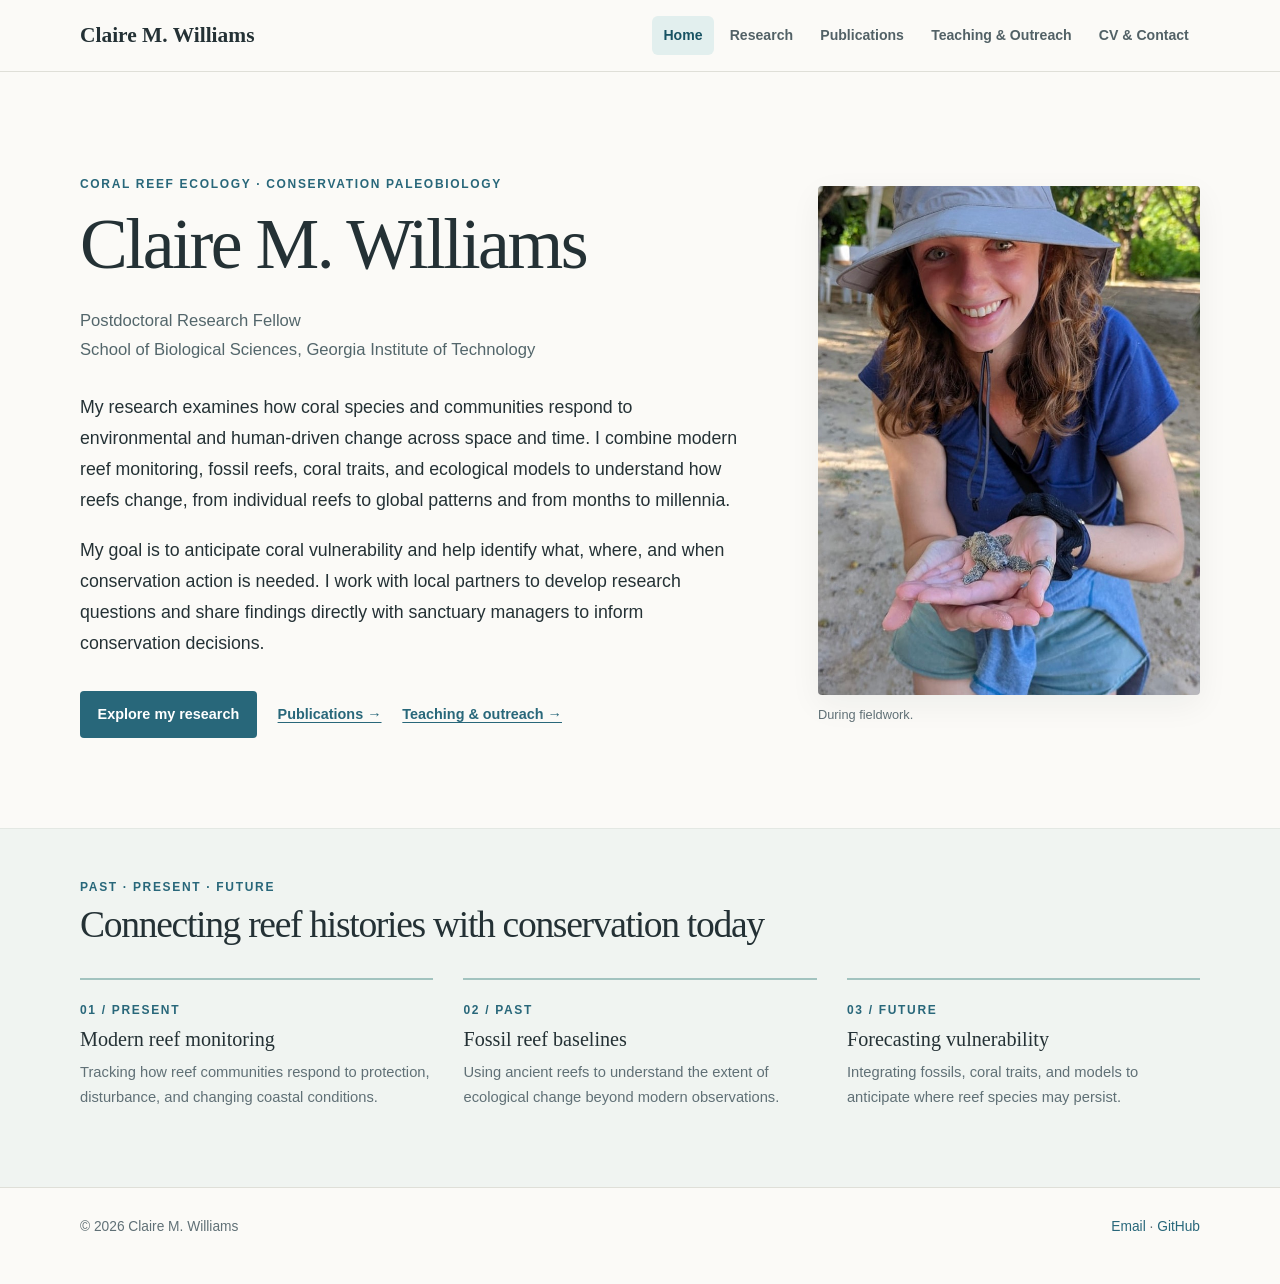
==== commit 517e657a: "Add files via upload" ====
--- a/index.html
+++ b/index.html
@@ -1,1398 +1,75 @@
+<!doctype html>
+<html lang="en">
+<head>
+  <meta charset="utf-8">
+  <meta name="viewport" content="width=device-width, initial-scale=1">
+  <meta name="description" content="Claire M. Williams is a coral reef ecologist and conservation paleobiologist studying modern reefs, fossil baselines, coral traits, and environmental change.">
+  <title>Claire M. Williams | Coral Reef Ecology &amp; Conservation Paleobiology</title>
+  <link rel="stylesheet" href="site.css">
+</head>
+<body>
+  <header class="site-header">
+    <div class="container header-inner">
+      <a class="brand" href="index.html">Claire M. Williams</a>
+      <nav class="site-nav" aria-label="Main navigation">
+        <a href="index.html" aria-current="page">Home</a>
+        <a href="research.html">Research</a>
+        <a href="publications.html">Publications</a>
+        <a href="teaching.html">Teaching &amp; Outreach</a>
+        <a href="cv.html">CV &amp; Contact</a>
+      </nav>
+    </div>
+  </header>
 
-<!DOCTYPE html>
-<html lang="en">
+  <main>
+    <section class="hero container">
+      <div class="hero-layout">
+        <div>
+          <div class="eyebrow">Coral reef ecology · Conservation paleobiology</div>
+          <h1>Claire M. Williams</h1>
+          <p class="role">Postdoctoral Research Fellow<br>School of Biological Sciences, Georgia Institute of Technology</p>
+          <div class="hero-copy">
+            <p>My research examines how coral species and communities respond to environmental and human-driven change across space and time. I combine modern reef monitoring, fossil reefs, coral traits, and ecological models to understand how reefs change, from individual reefs to global patterns and from months to millennia.</p>
+            <p>My goal is to anticipate coral vulnerability and help identify what, where, and when conservation action is needed. I work with local partners to develop research questions and share findings directly with sanctuary managers to inform conservation decisions.</p>
+          </div>
+          <div class="hero-actions">
+            <a class="button-link" href="research.html">Explore my research</a>
+            <a class="text-link" href="publications.html">Publications →</a>
+            <a class="text-link" href="teaching.html">Teaching &amp; outreach →</a>
+          </div>
+        </div>
+        <figure class="hero-portrait">
+          <img src="FEC5A2C6-8848-4D81-BD9D-D2EBB6920F9D_1_105_c.jpeg" alt="Claire Williams outdoors holding a small coral fragment" fetchpriority="high">
+          <figcaption>During fieldwork.</figcaption>
+        </figure>
+      </div>
+    </section>
 
-<head>
-<meta charset="UTF-8">
-<meta name="viewport" content="width=device-width, initial-scale=1">
+    <section class="home-summary">
+      <div class="container">
+        <div class="eyebrow">Past · Present · Future</div>
+        <h2>Connecting reef histories with conservation today</h2>
+        <div class="focus-grid">
+          <a href="research.html#modern">
+            <div class="meta">01 / Present</div>
+            <h3>Modern reef monitoring</h3>
+            <p>Tracking how reef communities respond to protection, disturbance, and changing coastal conditions.</p>
+          </a>
+          <a href="research.html#fossils">
+            <div class="meta">02 / Past</div>
+            <h3>Fossil reef baselines</h3>
+            <p>Using ancient reefs to understand the extent of ecological change beyond modern observations.</p>
+          </a>
+          <a href="research.html#predictions">
+            <div class="meta">03 / Future</div>
+            <h3>Forecasting vulnerability</h3>
+            <p>Integrating fossils, coral traits, and models to anticipate where reef species may persist.</p>
+          </a>
+        </div>
+      </div>
+    </section>
+  </main>
 
-<meta name="description"
-content="Claire M. Williams, coral reef ecologist and conservation paleobiologist studying reef change across space and time.">
-
-<title>Claire M. Williams | Coral Reef Ecology & Conservation Paleobiology</title>
-
-<style>
-:root {
-  --background: #fafaf8;
-  --text: #293436;
-  --muted: #697578;
-  --accent: #276678;
-  --line: #deded9;
-  --soft: #eef3f1;
-}
-
-* { box-sizing: border-box; }
-
-html { scroll-behavior: smooth; }
-
-body {
-  margin: 0;
-  background: var(--background);
-  color: var(--text);
-  font-family: Arial, Helvetica, sans-serif;
-  font-size: 16px;
-  line-height: 1.75;
-}
-
-a { color: var(--accent); }
-a:hover { text-decoration: underline; }
-
-.container {
-  max-width: 990px;
-  margin: auto;
-  padding: 0 28px;
-}
-
-.site-header {
-  background: var(--background);
-  border-bottom: 1px solid var(--line);
-  padding: 22px 0;
-}
-
-.header-inner {
-  display: flex;
-  flex-wrap: wrap;
-  justify-content: space-between;
-  align-items: center;
-  gap: 15px 30px;
-}
-
-.brand {
-  font-size: 19px;
-  font-weight: 700;
-  color: var(--text);
-  text-decoration: none;
-}
-
-nav {
-  display: flex;
-  flex-wrap: wrap;
-  gap: 8px 22px;
-  font-size: 14px;
-}
-
-nav a {
-  color: #526063;
-  text-decoration: none;
-}
-
-h1, h2, h3, h4 {
-  font-family: Georgia, "Times New Roman", serif;
-  font-weight: 400;
-  line-height: 1.25;
-}
-
-h1 {
-  font-size: clamp(40px, 6vw, 61px);
-  margin: 0 0 16px;
-}
-
-h2 {
-  font-size: clamp(31px, 4vw, 40px);
-  margin: 0 0 25px;
-}
-
-h3 {
-  font-size: 25px;
-  margin: 0 0 12px;
-}
-
-h4 {
-  font-size: 20px;
-  margin: 0 0 10px;
-}
-
-p { margin: 0 0 16px; }
-
-.eyebrow {
-  font-size: 12px;
-  font-weight: 700;
-  text-transform: uppercase;
-  letter-spacing: 1.8px;
-  color: var(--accent);
-  margin-bottom: 15px;
-}
-
-.small {
-  font-size: 14px;
-  color: var(--muted);
-}
-
-.subtitle {
-  color: var(--muted);
-  font-size: 16px;
-  margin-bottom: 32px;
-}
-
-/* HOMEPAGE */
-
-.hero {
-  padding: 85px 0 90px;
-  border-bottom: 1px solid var(--line);
-}
-
-.hero-layout {
-  display: grid;
-  grid-template-columns: minmax(0, 1fr) 285px;
-  gap: 45px;
-  align-items: start;
-}
-
-.hero-intro {
-  font-size: 18px;
-  line-height: 1.85;
-}
-
-.hero-portrait {
-  margin: 0;
-}
-
-.hero-portrait img {
-  display: block;
-  width: 100%;
-  height: auto;
-  border-radius: 4px;
-}
-
-.hero-links {
-  display: flex;
-  flex-wrap: wrap;
-  gap: 12px 25px;
-  margin-top: 30px;
-}
-
-.hero-links a {
-  font-size: 15px;
-  font-weight: 600;
-  text-decoration: none;
-}
-
-/* SECTIONS */
-
-section {
-  padding: 75px 0;
-  border-bottom: 1px solid var(--line);
-  scroll-margin-top: 25px;
-}
-
-.section-intro {
-  font-size: 17px;
-  max-width: 800px;
-  margin-bottom: 42px;
-}
-
-.subsection-title {
-  font-size: 27px;
-  margin: 55px 0 20px;
-}
-
-/* RESEARCH */
-
-.research-item {
-  padding: 35px 0 50px;
-  border-top: 1px solid var(--line);
-}
-
-.research-item p {
-  max-width: 800px;
-}
-
-.research-number {
-  font-size: 12px;
-  font-weight: 700;
-  letter-spacing: 2px;
-  color: var(--accent);
-  margin-bottom: 12px;
-}
-
-.research-link {
-  display: inline-block;
-  margin-top: 7px;
-  font-weight: 600;
-  text-decoration: none;
-}
-
-.research-aside {
-  background: var(--soft);
-  padding: 28px 32px;
-  margin-top: 40px;
-}
-
-/* PHOTOS */
-
-.photo {
-  margin: 28px 0;
-}
-
-.photo img {
-  display: block;
-  width: 100%;
-  height: auto;
-  border-radius: 3px;
-}
-
-.photo figcaption {
-  color: var(--muted);
-  font-size: 13px;
-  line-height: 1.5;
-  margin-top: 9px;
-}
-
-.photo-grid {
-  display: grid;
-  grid-template-columns: repeat(2, minmax(0, 1fr));
-  gap: 24px;
-  margin-top: 30px;
-}
-
-.photo-grid .photo {
-  margin: 0;
-}
-
-.photo-grid img {
-  width: 100%;
-  height: 290px;
-  object-fit: cover;
-}
-
-/* PUBLICATIONS */
-
-.publication {
-  padding: 20px 0;
-  border-bottom: 1px solid var(--line);
-}
-
-.publication:last-child {
-  border-bottom: none;
-}
-
-.pub-year {
-  color: var(--accent);
-  font-size: 13px;
-  font-weight: 700;
-  letter-spacing: 0.5px;
-}
-
-.publication p {
-  margin: 5px 0;
-}
-
-.publication-title {
-  font-weight: 600;
-}
-
-/* TEACHING */
-
-.teaching-entry {
-  margin: 48px 0 65px;
-}
-
-.entry-meta {
-  font-size: 13px;
-  color: var(--accent);
-  font-weight: 700;
-  letter-spacing: 0.4px;
-  margin-bottom: 10px;
-}
-
-.teaching-entry > p {
-  max-width: 820px;
-}
-
-.resource-links {
-  display: flex;
-  flex-wrap: wrap;
-  gap: 8px 24px;
-  margin-top: 20px;
-  font-size: 14px;
-  font-weight: 600;
-}
-
-.resource-links a {
-  text-decoration: none;
-}
-
-.mentoring-note {
-  background: var(--soft);
-  padding: 28px 32px;
-  margin-top: 35px;
-}
-
-.outreach-list {
-  padding-left: 20px;
-}
-
-.outreach-list li {
-  margin-bottom: 12px;
-}
-
-/* CV */
-
-.cv-panel {
-  background: var(--soft);
-  padding: 30px 35px;
-}
-
-.contact-links {
-  display: flex;
-  flex-wrap: wrap;
-  gap: 10px 25px;
-  margin-top: 25px;
-}
-
-footer {
-  padding: 35px 0 45px;
-  font-size: 13px;
-  color: var(--muted);
-}
-
-/* MOBILE */
-
-@media (max-width: 700px) {
-
-  .container {
-    padding: 0 20px;
-  }
-
-  .hero {
-    padding: 55px 0 65px;
-  }
-
-  .hero-layout {
-    grid-template-columns: 1fr;
-    gap: 30px;
-  }
-
-  .hero-portrait {
-    max-width: 320px;
-    margin: 0 auto;
-  }
-
-  .hero-intro {
-    font-size: 17px;
-  }
-
-  section {
-    padding: 50px 0;
-  }
-
-  .photo-grid {
-    grid-template-columns: 1fr;
-  }
-
-  .photo-grid img {
-    height: auto;
-  }
-
-  .research-aside,
-  .mentoring-note,
-  .cv-panel {
-    padding: 23px;
-  }
-}
-</style>
-</head>
-
-<body>
-
-<header class="site-header">
-  <div class="container header-inner">
-
-    <a class="brand" href="#home">
-      Claire M. Williams
-    </a>
-
-    <nav aria-label="Main navigation">
-      <a href="#home">Home</a>
-      <a href="#research">Research</a>
-      <a href="#publications">Publications</a>
-      <a href="#teaching">Teaching &amp; Outreach</a>
-      <a href="#cv">CV &amp; Contact</a>
-    </nav>
-
-  </div>
-</header>
-
-<main class="container">
-
-<!-- ================= HOME ================= -->
-
-<div class="hero" id="home">
-
-  <div class="eyebrow">
-    Coral reef ecology · Conservation paleobiology
-  </div>
-
-  <h1>Claire M. Williams</h1>
-
-  <p class="subtitle">
-    Postdoctoral Research Fellow<br>
-    Georgia Institute of Technology
-  </p>
-
-  <div class="hero-layout">
-
-    <div>
-
-      <div class="hero-intro">
-        <p>
-          I study how coral species and communities respond to
-          environmental and human-driven change across space and time.
-          I combine modern reef monitoring, fossil reefs, coral traits,
-          and ecological models to understand how reefs change, from
-          a single reef to global patterns and from months to millennia.
-        </p>
-
-        <p>
-          My goal is to anticipate coral vulnerability and help
-          decide what, where, and when conservation action is needed.
-          I develop these questions together with the people
-          managing reefs.
-        </p>
-      </div>
-
-      <div class="hero-links">
-        <a href="#research">Explore my research →</a>
-        <a href="#publications">Publications →</a>
-        <a href="#teaching">Teaching &amp; outreach →</a>
-      </div>
-
-    </div>
-
-    <figure class="hero-portrait">
-      <img
-        src="FEC5A2C6-8848-4D81-BD9D-D2EBB6920F9D_1_105_c.jpeg"
-        alt="Claire Williams holding a small sea turtle during fieldwork">
-    </figure>
-
-  </div>
-</div>
-
-
-<!-- ================= RESEARCH ================= -->
-
-<section id="research">
-
-  <div class="eyebrow">Past · Present · Future</div>
-
-  <h2>Research</h2>
-
-  <p class="section-intro">
-    Coral reefs are changing rapidly, but our modern observations
-    capture only a small part of their ecological history. My research
-    combines field ecology, the fossil record, coral functional traits,
-    and quantitative modeling to understand reef change and improve
-    the ecological context available for conservation decisions.
-  </p>
-
-  <!-- MODERN REEF ECOLOGY -->
-
-  <article class="research-item">
-
-    <div class="research-number">01 / MODERN REEF ECOLOGY</div>
-
-    <h3>Reef recovery in a Jamaican sanctuary</h3>
-
-    <p>
-      I have studied coral reef communities in the East Portland
-      Special Fishery Conservation Area in northeast Jamaica through
-      eight years of ecological monitoring. Working with Jamaican
-      collaborators, I examine coral cover, fish communities,
-      herbivory, macroalgae, and environmental conditions to
-      understand how reefs respond to protection and disturbance.
-    </p>
-
-    <p>
-      Our monitoring has revealed different responses among parts
-      of the reef ecosystem. Fish populations initially showed
-      positive responses to protection, but benthic communities
-      did not recover alongside them. Disease, bleaching, and
-      changes in grazing communities have further altered these
-      reefs. These findings highlight the importance of monitoring
-      multiple components of reef ecosystems when evaluating
-      conservation outcomes.
-    </p>
-
-    <a class="research-link"
-       href="https://doi.org/10.3389/fmars.2025.1684741">
-      Williams et al. (2025), Frontiers in Marine Science →
-    </a>
-
-    <div class="photo-grid">
-
-      <figure class="photo">
-        <img
-          src="32363BB2-1AD0-41E2-A14B-D64847291DCA_1_105_c.jpeg"
-          alt="Scuba divers conducting reef surveys"
-          loading="lazy">
-        <figcaption>
-          Fieldwork during coral reef monitoring.
-        </figcaption>
-      </figure>
-
-      <figure class="photo">
-        <img
-          src="45B1AB25-5358-4634-947C-523934AC79E3_1_105_c.jpeg"
-          alt="Claire Williams recording observations underwater"
-          loading="lazy">
-        <figcaption>
-          Recording ecological observations during an underwater survey.
-        </figcaption>
-      </figure>
-
-    </div>
-
-    <div class="research-aside">
-
-      <div class="eyebrow">Collaborative research</div>
-
-      <h3>Water chemistry and coastal ecosystems</h3>
-
-      <p>
-        I also collaborate on water-quality research in northeast
-        Jamaica, including nutrient monitoring, carbonate chemistry,
-        and the influence of freshwater and groundwater inputs
-        on coastal reef environments. Our work includes
-        around-the-clock sampling to examine how water chemistry
-        changes over diel cycles, as well as investigations of
-        land-to-sea connections that affect reef conditions.
-      </p>
-
-      <p>
-        This work complements my ecological research by helping
-        connect changes observed on reefs with the physical and
-        chemical conditions surrounding them.
-      </p>
-
-      <div class="photo-grid">
-
-        <figure class="photo">
-          <img
-            src="A90BF9EB-0E4B-4E82-884D-E325C7DDA58A_1_105_c.jpeg"
-            alt="Laboratory equipment for water chemistry analysis"
-            loading="lazy">
-          <figcaption>
-            Laboratory analyses of water chemistry samples.
-          </figcaption>
-        </figure>
-
-        <figure class="photo">
-          <img
-            src="FF537D43-1D67-44E1-89A7-E632EF85257E_1_105_c.jpeg"
-            alt="Claire Williams filtering water samples"
-            loading="lazy">
-          <figcaption>
-            Preparing water samples for laboratory analysis.
-          </figcaption>
-        </figure>
-
-      </div>
-    </div>
-
-  </article>
-
-
-  <!-- FOSSIL REEFS -->
-
-  <article class="research-item">
-
-    <div class="research-number">02 / CONSERVATION PALEOBIOLOGY</div>
-
-    <h3>Fossil reefs as ecological baselines</h3>
-
-    <p>
-      Modern reefs are often used to define conservation targets,
-      even though many have already experienced decades or centuries
-      of ecological change. I use fossil reef assemblages to extend
-      ecological observations beyond the period of modern monitoring
-      and investigate what reef communities looked like before
-      recent degradation.
-    </p>
-
-    <p>
-      In northeast Jamaica, Late Pleistocene reefs preserve coral
-      assemblages dominated by framework-building
-      <em>Acropora</em>, which are now effectively absent from
-      comparable modern reefs. Comparing fossil and modern
-      communities reveals the scale of ecological change and
-      provides historical context for evaluating reef condition
-      and recovery.
-    </p>
-
-    <a class="research-link"
-       href="https://doi.org/10.2110/palo.2025.041">
-      Williams et al. (2026), PALAIOS →
-    </a>
-
-    <div class="photo-grid">
-
-      <figure class="photo">
-        <img
-          src="726C68C7-FE98-4246-BF71-7442FE3C226F_1_105_c.jpeg"
-          alt="Claire Williams examining coral fossils during fieldwork"
-          loading="lazy">
-        <figcaption>
-          Examining fossil reef material during fieldwork.
-        </figcaption>
-      </figure>
-
-      <figure class="photo">
-        <img
-          src="IMG_3578.JPG"
-          alt="Exposed Pleistocene reef limestone in Jamaica"
-          loading="lazy">
-        <figcaption>
-          An exposed fossil reef in northeast Jamaica.
-        </figcaption>
-      </figure>
-
-    </div>
-
-  </article>
-
-
-  <!-- NICHE MODELING -->
-
-  <article class="research-item">
-
-    <div class="research-number">03 / ECOLOGICAL NICHE MODELING</div>
-
-    <h3>Forecasting coral habitat with fossils</h3>
-
-    <p>
-      Conservation planning increasingly relies on models of species'
-      environmental requirements and future distributions.
-      But models calibrated only with modern occurrences may
-      underestimate the conditions species can tolerate,
-      particularly when their current distributions have
-      been altered by human impacts.
-    </p>
-
-    <p>
-      I integrate fossil occurrence records with modern observations
-      to improve ecological niche models for Caribbean corals.
-      Including fossil data expanded projected suitable habitat
-      under future climate scenarios, identifying more than
-      110,000 km² of potential habitat that modern-only models
-      did not recognize. This work demonstrates how the fossil
-      record can improve our understanding of species'
-      environmental niches and the predictions used in conservation.
-    </p>
-
-    <a class="research-link"
-       href="https://doi.org/10.1111/cobi.70323">
-      Williams et al. (2026), Conservation Biology →
-    </a>
-
-    <figure class="photo">
-      <img
-        src="G0125122_1688058790349.JPG"
-        alt="Underwater coral reef habitat"
-        loading="lazy">
-      <figcaption>
-        Coral reef habitats are the focus of my work integrating
-        fossil and modern occurrences to improve predictions
-        of future suitable habitat.
-      </figcaption>
-    </figure>
-
-  </article>
-
-
-  <!-- ECOMETRICS -->
-
-  <article class="research-item">
-
-    <div class="research-number">04 / CURRENT POSTDOCTORAL RESEARCH</div>
-
-    <h3>Coral ecometrics</h3>
-
-    <p>
-      My current research examines how environmental conditions
-      relate to the distribution of traits across coral communities.
-      In particular, I investigate coral growth forms and skeletal
-      traits, including corallite dimensions, to develop quantitative
-      relationships between community characteristics and
-      environmental conditions.
-    </p>
-
-    <p>
-      These trait-environment relationships may help identify
-      places where coral communities are poorly matched to
-      current environmental conditions, investigate historical
-      changes, and anticipate future ecological vulnerability.
-      I am developing global and regional approaches that connect
-      coral traits, environmental data, and the fossil record.
-    </p>
-
-    <span class="small">Ongoing research</span>
-
-  </article>
-
-</section>
-
-
-<!-- ================= PUBLICATIONS ================= -->
-
-<section id="publications">
-
-  <div class="eyebrow">Research outputs</div>
-
-  <h2>Publications</h2>
-
-  <h3 class="subsection-title">Peer-reviewed publications</h3>
-
-  <div class="publication">
-    <div class="pub-year">2026</div>
-
-    <p class="publication-title">
-      <a href="https://doi.org/10.1126/science.aei5362">
-        When mammals crossed between continents
-      </a>
-    </p>
-
-    <p>McGuire, J. L., &amp; <strong>Williams, C. M.</strong></p>
-    <p><em>Science</em>, 393, 458–459. Perspective.</p>
-  </div>
-
-  <div class="publication">
-    <div class="pub-year">2026</div>
-
-    <p class="publication-title">
-      <a href="https://doi.org/10.2110/palo.2025.041">
-        Pleistocene reef composition documents a healthy
-        ecological baseline for a sanctuary in northeast Jamaica
-      </a>
-    </p>
-
-    <p>
-      <strong>Williams, C. M.</strong>, Rahamut, M.,
-      Martindale, R. C., &amp; Henry, D.
-    </p>
-
-    <p><em>PALAIOS</em>, 41(4), 215–226.</p>
-  </div>
-
-  <div class="publication">
-    <div class="pub-year">2026</div>
-
-    <p class="publication-title">
-      <a href="https://doi.org/10.1111/cobi.70323">
-        Integrating fossil data in ecological niche models
-        to improve predictions of future habitat of Caribbean corals
-      </a>
-    </p>
-
-    <p>
-      <strong>Williams, C. M.</strong>, Machado-Stredel, F.,
-      Martindale, R. C., &amp; Myers, C.
-    </p>
-
-    <p><em>Conservation Biology</em>, 40, e70323.</p>
-  </div>
-
-  <div class="publication">
-    <div class="pub-year">2025</div>
-
-    <p class="publication-title">
-      <a href="https://doi.org/10.3389/fmars.2025.1684741">
-        Spatiotemporal variability in reef ecology and
-        herbivore impacts in the East Portland Special Fishery
-        Conservation Area, northeast Jamaica (2017–2024)
-      </a>
-    </p>
-
-    <p>
-      <strong>Williams, C. M.</strong>, Henry, D.,
-      Martindale, R. C., &amp; Gordon-Smith, D.-A.
-    </p>
-
-    <p><em>Frontiers in Marine Science</em>, 12.</p>
-  </div>
-
-  <div class="publication">
-    <div class="pub-year">2024 · ONLINE PUBLICATION</div>
-
-    <p class="publication-title">
-      <a href="https://doi.org/10.1080/10899995.2024.2401749">
-        Factors that promote cooperation, learning, and engagement
-        with geoscience concepts when playing educational board
-        games in an entry-level college paleontology lab
-      </a>
-    </p>
-
-    <p>
-      Sulbaran Reyes, B. S., Martindale, R. C.,
-      Salgado-Jauregui, E., Sinha, S.,
-      <strong>Williams, C. M.</strong>, &amp; Cooc, N.
-    </p>
-
-    <p><em>Journal of Geoscience Education</em>.</p>
-  </div>
-
-
-  <h3 class="subsection-title">Manuscripts in preparation</h3>
-
-  <div class="publication">
-    <p class="publication-title">
-      Environmental monitoring to support reef sanctuary
-      management in East Portland, Jamaica
-    </p>
-
-    <p>
-      Williams, C. M., Gordon-Smith, D.-A., Bergan, P.,
-      Martindale, R. C., &amp; Henry, D.
-    </p>
-
-    <p class="small">Manuscript in preparation.</p>
-  </div>
-
-  <div class="publication">
-    <p class="publication-title">
-      Disease and bleaching drive functional erosion
-      from historical reef baselines in northeast Jamaica
-    </p>
-
-    <p>
-      Williams, C. M., Tyler, C., &amp; Martindale, R. C.
-    </p>
-
-    <p class="small">Manuscript in preparation.</p>
-  </div>
-
-  <div class="publication">
-    <p class="publication-title">
-      An ecometric framework for anticipating reef collapse and recovery
-    </p>
-
-    <p>
-      Williams, C. M., McGuire, J. L., Bolden, I. W.,
-      &amp; Lawing, A. M.
-    </p>
-
-    <p class="small">Manuscript in preparation.</p>
-  </div>
-
-
-  <h3 class="subsection-title">Other scholarly work</h3>
-
-  <div class="publication">
-    <p class="publication-title">
-      Coral reef board games increase scientific understanding
-      and conservation awareness
-    </p>
-
-    <p>
-      Martindale, R. C., Salgado-Jauregui, E.,
-      <strong>Williams, C. M.</strong>, Currie, C.,
-      Sinha, S., Sulbaran Reyes, B. S.,
-      Gordon-Smith, D.-A., Henry, D., Ellins, K.,
-      &amp; Cooc, N.
-    </p>
-
-    <p class="small">
-      Manuscript in review, as listed in October 2026 CV.
-    </p>
-  </div>
-
-
-  <h3 class="subsection-title">Educational publications and resources</h3>
-
-  <div class="publication">
-    <div class="pub-year">2026</div>
-
-    <p class="publication-title">
-      <a href="https://serc.carleton.edu/teachearth/activities/312725.html">
-        Reef Survivor Jr.
-      </a>
-    </p>
-
-    <p>
-      Martindale, R. C., Williams, C. M.,
-      Currie, C., &amp; Kemp, M.
-    </p>
-
-    <p>
-      Educational board game and curriculum about coral reef
-      ecosystems for grades 4–6.
-    </p>
-  </div>
-
-  <div class="publication">
-    <div class="pub-year">2025</div>
-
-    <p class="publication-title">
-      <a href="https://oercommons.org/courseware/lesson/135980/overview">
-        Coral Reefs &amp; Our Changing Oceans
-      </a>
-    </p>
-
-    <p>Williams, C. M., &amp; Rempel, H.</p>
-
-    <p>
-      Three-part science curriculum for grades 4–5,
-      aligned with the Texas Essential Knowledge and Skills.
-      Open Educational Resources Commons.
-    </p>
-  </div>
-
-</section>
-
-
-<!-- ================= TEACHING AND OUTREACH ================= -->
-
-<section id="teaching">
-
-  <div class="eyebrow">
-    In the classroom · In the field · In the community
-  </div>
-
-  <h2>Teaching, Mentoring &amp; Outreach</h2>
-
-  <p class="section-intro">
-    I want students to experience science the way researchers do:
-    through curiosity, evidence, and interpretation. Whether I'm
-    teaching a lab, leading a field trip, or mentoring a student
-    through their first research project, I try to give students
-    room to wrestle with real data, ask questions, and learn from
-    mistakes, while making sure working independently never means
-    struggling alone. My favorite moments as a teacher are when
-    students see the world differently, take ownership of what
-    they discover, and begin to think like scientists.
-  </p>
-
-  <h3 class="subsection-title">Classroom &amp; field teaching</h3>
-
-
-  <article class="teaching-entry">
-
-    <div class="entry-meta">
-      SUMMERS 2021 &amp; 2022 · UT AUSTIN
-    </div>
-
-    <h3>Ecological Niche Modeling Workshop</h3>
-
-    <p>
-      I developed and taught an introductory ecological niche
-      modeling workshop twice for high school students through
-      the Jackson School of Geosciences Research Traineeship
-      Experience. Many students had little or no prior
-      programming experience, so I structured the activities
-      around approachable code and opportunities to explore
-      how models work.
-    </p>
-
-    <p>
-      Students modified models themselves, tested different
-      assumptions, and examined how their decisions changed
-      predictions of where species could live. My goal was
-      for students to see computational methods as tools
-      they could investigate and question, rather than
-      black boxes that simply produce answers.
-    </p>
-
-  </article>
-
-
-  <article class="teaching-entry">
-
-    <div class="entry-meta">
-      FALL 2024 · UT AUSTIN · EARTH AND PLANETARY PROCESSES THROUGH TIME
-    </div>
-
-    <h3>Pleistocene Texas: Fossil Lecture &amp; Lab</h3>
-
-    <p>
-      I designed and taught a week of lectures and laboratory
-      activities focused on the fossil record and the
-      Pleistocene of Texas. In the laboratory, students
-      examined unsorted cave sediment using handheld
-      microscopes, separating fossils from sediment and
-      working through the challenges of identification.
-    </p>
-
-    <p>
-      Students compared their finds, defended their
-      interpretations, and discussed what small fossil
-      fragments could reveal about past environments.
-      In lecture, specimens such as saber-toothed cat
-      skulls and mammoth molars helped bring Ice Age
-      ecosystems into the classroom.
-    </p>
-
-    <div class="photo-grid">
-
-      <figure class="photo">
-        <img
-          src="26475E54-95C3-4BD1-920C-343514194582_1_105_c.jpeg"
-          alt="Unsorted cave sediment used in a fossil identification laboratory"
-          loading="lazy">
-        <figcaption>
-          Unsorted late-Pleistocene cave sediment used in
-          the fossil identification activity.
-        </figcaption>
-      </figure>
-
-      <figure class="photo">
-        <img
-          src="B775D3E9-A325-43FB-892C-B3074A68B59B_1_105_c.jpeg"
-          alt="Small bones and fossil fragments separated from cave sediment"
-          loading="lazy">
-        <figcaption>
-          Bones and fossil fragments separated from
-          the sediment during the laboratory activity.
-        </figcaption>
-      </figure>
-
-    </div>
-
-  </article>
-
-
-  <article class="teaching-entry">
-
-    <div class="entry-meta">
-      UT AUSTIN · FIELD INSTRUCTION
-    </div>
-
-    <h3>Guadalupe Mountains Field Trip</h3>
-
-    <p>
-      Field teaching gives students opportunities to move
-      between observing geological features and interpreting
-      the processes that formed them. During a field trip
-      to the Guadalupe Mountains, I guided students through
-      field observations, stratigraphic interpretation,
-      and discussions of ancient reef environments.
-    </p>
-
-    <p>
-      At one overlook, students practiced geological observation
-      by sketching the landscape and identifying the features
-      they could support with evidence. Elsewhere, students'
-      discovery that there were "crinoids everywhere!" became
-      an opportunity to discuss the ecology of Permian reefs
-      and the organisms that built them.
-    </p>
-
-    <figure class="photo">
-      <img
-        src="BB49EF72-000A-4923-ABB4-E49CBBD88DD1_1_105_c.jpeg"
-        alt="Guadalupe Mountains landscape used for a field sketching exercise"
-        loading="lazy">
-      <figcaption>
-        A Guadalupe Mountains overlook where students practiced
-        sketching geological features and interpreting the landscape.
-      </figcaption>
-    </figure>
-
-  </article>
-
-
-  <h3 class="subsection-title">Research mentoring</h3>
-
-
-  <article class="teaching-entry">
-
-    <div class="entry-meta">
-      2024–2025 · NORTHEAST JAMAICA
-    </div>
-
-    <h3>GEOPAths GO! Jamaica</h3>
-
-    <p>
-      GEOPAths GO! Jamaica is an NSF-supported program that
-      brings undergraduate and graduate students, researchers,
-      and local partners together to investigate conservation
-      questions in Jamaican coastal ecosystems. The program
-      connects biology, geology, chemistry, oceanography,
-      and paleontology through field-based research.
-    </p>
-
-    <p>
-      I helped organize and facilitate the field program,
-      developed daily research activities, and mentored
-      students through field collection, data analysis,
-      and the presentation of their results. Projects
-      included investigating Pleistocene coral reefs
-      and examining river and coastal water chemistry,
-      including intensive diel sampling.
-    </p>
-
-    <p>
-      One of my favorite parts of this experience was
-      helping students make the transition from learning
-      research methods to asking and answering their own
-      questions. Alongside their scientific projects,
-      students also participated in conservation activities
-      with local partners.
-    </p>
-
-    <div class="photo-grid">
-
-      <figure class="photo">
-        <img
-          src="838EBA77-54CC-42E8-84F4-7CE2A5EB6A3D_1_105_c.jpeg"
-          alt="GEOPAths students working at a Pleistocene fossil reef in Jamaica"
-          loading="lazy">
-        <figcaption>
-          Students investigating a Pleistocene fossil reef
-          during the GEOPAths field program.
-        </figcaption>
-      </figure>
-
-      <figure class="photo">
-        <img
-          src="20240729_120009.jpg"
-          alt="GEOPAths participants assisting with sea turtle nest conservation"
-          loading="lazy">
-        <figcaption>
-          GEOPAths participants assisting local conservation
-          partners with sea turtle nest relocation.
-        </figcaption>
-      </figure>
-
-    </div>
-
-    <div class="resource-links">
-      <a href="https://www.jsg.utexas.edu/geopathsgojamaica/">
-        GEOPAths GO! Jamaica website →
-      </a>
-    </div>
-
-  </article>
-
-
-  <article class="teaching-entry">
-
-    <div class="entry-meta">
-      UNDERGRADUATE RESEARCH · 2022–PRESENT
-    </div>
-
-    <h3>Undergraduate Research Mentorship</h3>
-
-    <p>
-      I mentor undergraduate researchers working on questions
-      in reef ecology, conservation, water quality, and
-      functional traits. My approach emphasizes developing
-      research questions, building confidence with unfamiliar
-      methods, and learning to interpret results critically.
-    </p>
-
-    <p>
-      Students I have mentored have contributed to research
-      on coral functional traits, water quality in northeast
-      Jamaica, and the adaptation of educational activities
-      for Jamaican communities. I especially value seeing
-      students develop increasing independence and contribute
-      their own ideas to ongoing research.
-    </p>
-
-    <div class="mentoring-note">
-
-      <h4>Teaching preparation</h4>
-
-      <p>
-        I completed the Advanced Teaching Preparation Certificate
-        at the University of Texas at Austin and have taught
-        or assisted with courses in paleontology, geology,
-        Python programming, biology, and chemistry.
-      </p>
-
-      <p>
-        My interest in evidence-based geoscience education
-        also contributes to collaborative research on
-        educational board games and student learning.
-      </p>
-
-      <a href="https://doi.org/10.1080/10899995.2024.2401749">
-        Read our Journal of Geoscience Education paper →
-      </a>
-
-    </div>
-
-  </article>
-
-
-  <h3 class="subsection-title">Community outreach</h3>
-
-
-  <article class="teaching-entry">
-
-    <div class="entry-meta">
-      SUMMER 2022 · NEGRIL, JAMAICA
-    </div>
-
-    <h3>Negril STEM Camp</h3>
-
-    <p>
-      I participated in a STEM camp for Jamaican primary-school
-      students, working with educators and other instructors
-      to teach hands-on science activities. I developed and
-      led two activities focused on coral reef ecology:
-      an interactive marine food-web lesson and an adaptation
-      of the Reef Survivor educational game.
-    </p>
-
-    <p>
-      I worked with a Jamaican high school teacher to make
-      the lessons accessible to students with different
-      levels of background knowledge, incorporating
-      vocabulary support, hands-on activities, and
-      multiple ways to participate. These activities
-      introduced students to ecological interactions
-      and the consequences of environmental change
-      in reef ecosystems.
-    </p>
-
-    <figure class="photo">
-      <img
-        src="Untitled-1.png"
-        alt="Claire Williams leading a coral reef food-web activity at the Negril STEM camp"
-        loading="lazy">
-      <figcaption>
-        Leading a hands-on coral reef food-web activity
-        during the Negril STEM camp in 2022.
-      </figcaption>
-    </figure>
-
-    <div class="resource-links">
-      <a href="https://www.neetyounginnovators.com/about">
-        NEET Young Innovators →
-      </a>
-
-      <a href="https://oercommons.org/courseware/lesson/135980/overview">
-        Coral Reefs &amp; Our Changing Oceans lessons →
-      </a>
-
-      <a href="https://serc.carleton.edu/teachearth/activities/312725.html">
-        Reef Survivor Jr. resource →
-      </a>
-    </div>
-
-  </article>
-
-
-  <article class="teaching-entry">
-
-    <div class="entry-meta">
-      2023–2024 · UT AUSTIN
-    </div>
-
-    <h3>Art Your Science</h3>
-
-    <p>
-      I helped organize and coordinate Art Your Science
-      exhibitions at the University of Texas at Austin.
-      These events showcased artwork made by scientists
-      and science-inspired art from members of the
-      Jackson School of Geosciences community.
-    </p>
-
-    <p>
-      I enjoy opportunities to connect science and art,
-      particularly when creative approaches make scientific
-      ideas more approachable and encourage conversations
-      beyond traditional research settings.
-    </p>
-
-  </article>
-
-
-  <h3 class="subsection-title">Additional outreach and service</h3>
-
-  <ul class="outreach-list">
-
-    <li>
-      <strong>Burpee Museum Fossil Fest (2025):</strong>
-      Public presentation on conservation paleobiology
-      and reef monitoring in Jamaica.
-    </li>
-
-    <li>
-      <strong>Earth Science Club of Northern Illinois (2025):</strong>
-      Public presentation on environmental monitoring
-      and fossil reef baselines.
-    </li>
-
-    <li>
-      <strong>Paleontological Society of Austin (2023):</strong>
-      Public lecture on using fossils to inform conservation.
-    </li>
-
-    <li>
-      <strong>One Love One Portland (2021):</strong>
-      Assisted with a community workshop involving local
-      stakeholders in conservation efforts in East Portland, Jamaica.
-    </li>
-
-    <li>
-      <strong>International Fossil Coral and Reef Society:</strong>
-      Early Career Researcher Symposium organizing committee.
-    </li>
-
-  </ul>
-
-</section>
-
-
-<!-- ================= CV AND CONTACT ================= -->
-
-<section id="cv">
-
-  <div class="eyebrow">Background &amp; contact</div>
-
-  <h2>CV &amp; Contact</h2>
-
-  <div class="cv-panel">
-
-    <h3>Curriculum Vitae</h3>
-
-    <p>
-      I am a postdoctoral researcher at Georgia Tech.
-      I earned my Ph.D. in Geological Sciences from
-      the University of Texas at Austin in 2025,
-      following undergraduate degrees in Integrative
-      Biology and Geology from the University of
-      Illinois Urbana-Champaign.
-    </p>
-
-    <p>
-      <a href="Claire_Williams_cv_2026_10_10.pdf"
-         target="_blank"
-         rel="noopener noreferrer">
-        View or download my CV (PDF) →
-      </a>
-    </p>
-
-  </div>
-
-  <h3 class="subsection-title">Contact</h3>
-
-  <p>
-    I'm always happy to connect about coral reef ecology,
-    conservation paleobiology, research collaborations,
-    and science education.
-  </p>
-
-  <p>
-    School of Biological Sciences<br>
-    Georgia Institute of Technology<br>
-    Atlanta, Georgia
-  </p>
-
-  <div class="contact-links">
-    <a href="mailto:cwilliams681@gatech.edu">Email</a>
-    <a href="https://github.com/ClaireMWilliams">GitHub</a>
-  </div>
-
-</section>
-
-</main>
-
-<footer class="container">
-  © 2026 Claire M. Williams
-</footer>
-
+  <footer class="site-footer"><div class="container"><span>© 2026 Claire M. Williams</span><span><a href="mailto:cwilliams681@gatech.edu">Email</a> · <a href="https://github.com/ClaireMWilliams">GitHub</a></span></div></footer>
 </body>
 </html>
--- a/site.css
+++ b/site.css
@@ -0,0 +1,120 @@
+:root {
+  --ink: #243135;
+  --muted: #607076;
+  --paper: #fbfaf7;
+  --white: #fff;
+  --accent: #28677a;
+  --accent-dark: #185363;
+  --line: #dfdfd8;
+  --soft: #edf3f1;
+  --shadow: 0 10px 32px rgba(20, 40, 43, 0.055);
+}
+
+* { box-sizing: border-box; }
+html { scroll-behavior: smooth; }
+body {
+  margin: 0;
+  background: var(--paper);
+  color: var(--ink);
+  font-family: Arial, Helvetica, sans-serif;
+  font-size: 16px;
+  line-height: 1.75;
+  -webkit-font-smoothing: antialiased;
+}
+img { display: block; width: 100%; }
+a { color: var(--accent); text-decoration-thickness: 1px; text-underline-offset: 3px; }
+a:hover, a:focus-visible { color: var(--accent-dark); }
+:focus-visible { outline: 3px solid #9ec5cb; outline-offset: 4px; }
+h1, h2, h3, h4 { font-family: Georgia, 'Times New Roman', serif; line-height: 1.22; font-weight: 500; }
+h1 { font-size: clamp(2.8rem, 5.6vw, 4.5rem); letter-spacing: -.035em; margin: .35rem 0 1.1rem; }
+h2 { font-size: clamp(2.3rem, 4.4vw, 3.35rem); letter-spacing: -.035em; margin: .25rem 0 1.5rem; }
+h3 { font-size: clamp(1.5rem, 2.5vw, 2rem); margin: .4rem 0 1.1rem; }
+h4 { font-size: 1.28rem; margin: 0 0 .7rem; }
+p { margin: 0 0 1.18rem; }
+em { font-style: italic; }
+.container { width: min(1120px, calc(100% - 3rem)); margin-inline: auto; }
+.site-header { background: rgba(251,250,247,.98); border-bottom: 1px solid var(--line); }
+.header-inner { display: flex; align-items: center; justify-content: space-between; gap: 1.5rem; padding-block: 1rem; }
+.brand { font-family: Georgia, 'Times New Roman', serif; font-size: 1.34rem; color: var(--ink); font-weight: 600; text-decoration: none; white-space: nowrap; }
+.site-nav { display: flex; flex-wrap: wrap; align-items: center; gap: .3rem; }
+.site-nav a { font-size: .88rem; font-weight: 600; padding: .45rem .7rem; border-radius: 6px; color: #526166; text-decoration: none; }
+.site-nav a:hover, .site-nav a:focus-visible { background: var(--soft); }
+.site-nav a[aria-current="page"] { background: #e2efee; color: var(--accent-dark); }
+.site-footer { border-top: 1px solid var(--line); padding: 1.7rem 0 2.8rem; color: var(--muted); font-size: .86rem; }
+.site-footer .container { display: flex; justify-content: space-between; flex-wrap: wrap; gap: .8rem; }
+.site-footer a { text-decoration: none; }
+.eyebrow, .meta, .section-label { text-transform: uppercase; font-family: Arial, Helvetica, sans-serif; font-size: .75rem; font-weight: 750; letter-spacing: .14em; color: var(--accent); }
+.page-heading { padding: clamp(3.3rem, 7vw, 6rem) 0 2.9rem; }
+.page-heading .lead { max-width: 810px; font-size: 1.14rem; color: #48585c; }
+.hero { padding: clamp(3.8rem, 8vw, 7.3rem) 0 clamp(3.8rem, 7vw, 6rem); }
+.hero-layout { display: grid; grid-template-columns: minmax(0,1.35fr) minmax(270px,.78fr); gap: clamp(2.3rem, 6vw, 6.5rem); align-items: center; }
+.role { color: #53666b; font-size: 1.04rem; margin-bottom: 1.75rem; }
+.hero-copy { font-size: 1.11rem; max-width: 700px; }
+.hero-copy p { margin-bottom: 1.15rem; }
+.hero-actions { display: flex; flex-wrap: wrap; gap: .8rem 1.3rem; margin-top: 2rem; }
+.button-link { display: inline-block; border-radius: 4px; padding: .67rem 1.1rem; background: var(--accent); color: white; text-decoration: none; font-size: .9rem; font-weight: 650; }
+.button-link:hover, .button-link:focus-visible { background: var(--accent-dark); color: white; }
+.text-link { font-size: .9rem; font-weight: 650; align-self: center; }
+.hero-portrait { margin: 0; }
+.hero-portrait img { width: 100%; border-radius: 4px; aspect-ratio: 3/4; object-fit: cover; object-position: center 38%; box-shadow: var(--shadow); }
+.hero-portrait figcaption { font-size: .8rem; color: var(--muted); padding-top: .55rem; }
+.home-summary { background: #f0f4f1; border-top: 1px solid #e3e8e3; padding: 3rem 0 3.5rem; }
+.home-summary h2 { font-size: clamp(1.8rem, 3vw, 2.35rem); }
+.focus-grid { display: grid; grid-template-columns: repeat(3, 1fr); gap: 1.9rem; margin-top: 1.9rem; }
+.focus-grid a { display: block; text-decoration: none; color: var(--ink); padding: 1.25rem 0; border-top: 2px solid #a2c3bf; }
+.focus-grid a:hover h3 { color: var(--accent); }
+.focus-grid h3 { font-size: 1.26rem; margin: .4rem 0 .5rem; }
+.focus-grid p { color: var(--muted); font-size: .92rem; margin: 0; }
+.section-title { font-family: Georgia, serif; font-size: 1.75rem; margin: 1rem 0 1.4rem; }
+.feature { padding: 2.9rem 0 3.3rem; border-top: 1px solid var(--line); }
+.feature-grid { display: grid; grid-template-columns: minmax(0,1.12fr) minmax(300px,.88fr); gap: clamp(2rem, 5vw, 4.3rem); align-items: start; }
+.feature-grid.reverse { grid-template-columns: minmax(300px,.88fr) minmax(0,1.12fr); }
+.feature-grid.reverse .feature-media { order: -1; }
+.feature p { max-width: 720px; }
+.inline-links { display: flex; flex-wrap: wrap; gap: .5rem 1.5rem; margin-top: .8rem; font-size: .9rem; font-weight: 600; }
+.media-stack { display: grid; grid-template-columns: minmax(0,1fr); gap: 1rem; }
+.media-stack.two { grid-template-columns: repeat(2, minmax(0,1fr)); }
+.photo { margin: 0; }
+.photo img { display: block; width: 100%; height: auto; border-radius: 3px; background: #e7e8e1; box-shadow: var(--shadow); }
+.photo figcaption { font-size: .79rem; line-height: 1.48; color: var(--muted); margin-top: .48rem; }
+/* Intentionally no fixed height or cover crop for portrait fossil-fieldwork photos. */
+.photo.full-photo img { max-height: 670px; object-fit: contain; object-position: center; }
+.photo.landscape img { aspect-ratio: 3 / 2; object-fit: cover; }
+.photo.tall img { max-height: 690px; object-fit: contain; }
+.callout { padding: 1.4rem 1.5rem; background: var(--soft); border-left: 3px solid #74a6a4; margin: 2rem 0; }
+.callout p:last-child { margin-bottom: 0; }
+.callout h4 { font-size: 1.2rem; }
+.small, .fineprint { font-size: .87rem; color: var(--muted); }
+.subsection { padding: 1.5rem 0 .5rem; }
+.subsection-title { font-family: Georgia, serif; font-size: 1.8rem; margin: 1.2rem 0 .6rem; }
+.publication { padding: 1.45rem 0; border-bottom: 1px solid var(--line); max-width: 900px; }
+.publication:first-of-type { border-top: 1px solid var(--line); }
+.publication .meta { margin-bottom: .35rem; }
+.publication h3 { font-family: Arial, Helvetica, sans-serif; font-size: 1.03rem; font-weight: 700; line-height: 1.5; margin: .1rem 0 .45rem; }
+.publication p { margin: .15rem 0; font-size: .94rem; color: #455256; }
+.publication a { text-decoration: none; }
+.publication a:hover { text-decoration: underline; }
+.resource-list { padding: 0; list-style: none; margin: 1rem 0; }
+.resource-list li { padding: .8rem 0; border-bottom: 1px solid var(--line); }
+.resource-list li:last-child { border: 0; }
+.resource-list p { margin: .25rem 0 0; color: #57666a; }
+.cv-panel { padding: 2rem; border: 1px solid var(--line); background: white; max-width: 770px; box-shadow: var(--shadow); }
+.cv-panel h3 { margin-top: 0; }
+.page-end { padding-bottom: 4rem; }
+@media (max-width: 860px) {
+  .header-inner { flex-direction: column; align-items: flex-start; gap: .65rem; }
+  .site-nav { margin-left: -.65rem; }
+  .hero-layout, .feature-grid, .feature-grid.reverse { grid-template-columns: 1fr; }
+  .hero-portrait { max-width: 400px; }
+  .feature-grid.reverse .feature-media { order: initial; }
+  .feature-grid .feature-media { max-width: 650px; }
+  .focus-grid { grid-template-columns: 1fr; gap: .5rem; }
+}
+@media (max-width: 600px) {
+  .container { width: min(100% - 2rem, 1120px); }
+  .site-nav a { padding: .38rem .52rem; font-size: .8rem; }
+  .feature { padding: 2.2rem 0; }
+  .media-stack.two { gap: .7rem; }
+  .cv-panel { padding: 1.3rem; }
+  .hero { padding-top: 3rem; }
+}
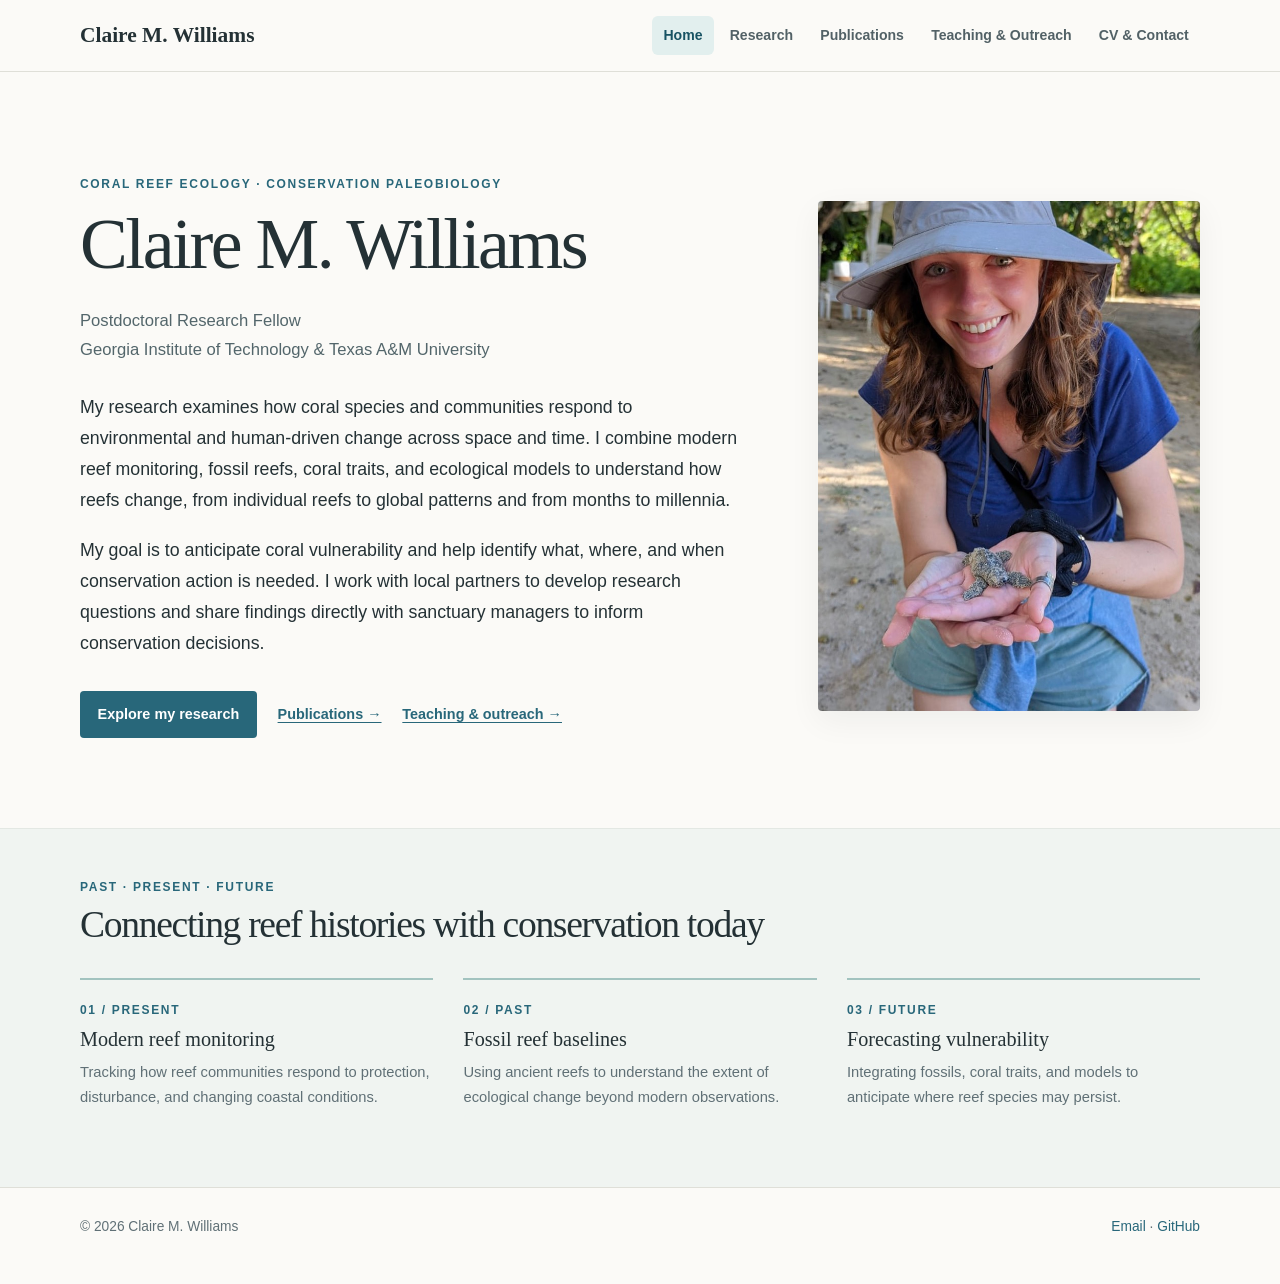
==== commit 7e13b69b: "Add files via upload" ====
--- a/index.html
+++ b/index.html
@@ -27,7 +27,7 @@
         <div>
           <div class="eyebrow">Coral reef ecology · Conservation paleobiology</div>
           <h1>Claire M. Williams</h1>
-          <p class="role">Postdoctoral Research Fellow<br>School of Biological Sciences, Georgia Institute of Technology</p>
+          <p class="role">Postdoctoral Research Fellow<br>Georgia Institute of Technology &amp; Texas A&amp;M University</p>
           <div class="hero-copy">
             <p>My research examines how coral species and communities respond to environmental and human-driven change across space and time. I combine modern reef monitoring, fossil reefs, coral traits, and ecological models to understand how reefs change, from individual reefs to global patterns and from months to millennia.</p>
             <p>My goal is to anticipate coral vulnerability and help identify what, where, and when conservation action is needed. I work with local partners to develop research questions and share findings directly with sanctuary managers to inform conservation decisions.</p>
@@ -39,8 +39,7 @@
           </div>
         </div>
         <figure class="hero-portrait">
-          <img src="FEC5A2C6-8848-4D81-BD9D-D2EBB6920F9D_1_105_c.jpeg" alt="Claire Williams outdoors holding a small coral fragment" fetchpriority="high">
-          <figcaption>During fieldwork.</figcaption>
+          <img src="FEC5A2C6-8848-4D81-BD9D-D2EBB6920F9D_1_105_c.jpeg" alt="Claire Williams holding a baby sea turtle" fetchpriority="high">
         </figure>
       </div>
     </section>
--- a/site.css
+++ b/site.css
@@ -81,6 +81,23 @@
 .photo.full-photo img { max-height: 670px; object-fit: contain; object-position: center; }
 .photo.landscape img { aspect-ratio: 3 / 2; object-fit: cover; }
 .photo.tall img { max-height: 690px; object-fit: contain; }
+/* Compact research images stay alongside their explanatory text. */
+.research-feature-photo img { width: 100%; height: auto; }
+.modern-media { display: grid; gap: 1rem; }
+.modern-photo-pair { display: grid; grid-template-columns: repeat(2, minmax(0, 1fr)); gap: .85rem; align-items: start; }
+.modern-photo-pair .photo img { width: 100%; height: auto; }
+.chemistry-gallery { display: grid; grid-template-columns: repeat(2, minmax(0, 1fr)); grid-template-rows: auto auto; gap: .85rem; align-items: start; max-width: 360px; }
+.chemistry-beakers { grid-column: 1; grid-row: 1; }
+.chemistry-motion { grid-column: 1; grid-row: 2; }
+.chemistry-filter { grid-column: 2; grid-row: 1 / span 2; }
+.chemistry-gallery .photo img { width: 100%; height: auto; }
+.chemistry-motion video { display: block; width: 100%; height: auto; aspect-ratio: 16 / 9; border-radius: 3px; background: #dfe7e5; box-shadow: var(--shadow); }
+.video-caption { display: flex; align-items: baseline; justify-content: space-between; gap: .35rem .6rem; flex-wrap: wrap; margin-top: .48rem; color: var(--muted); font-size: .79rem; line-height: 1.45; }
+.video-toggle { background: transparent; color: var(--accent); border: 1px solid #b6cbca; border-radius: 4px; padding: .18rem .5rem; font: inherit; font-weight: 600; cursor: pointer; }
+.video-toggle:hover { color: var(--accent-dark); background: var(--soft); }
+.video-toggle:focus-visible { outline: 3px solid #9ec5cb; outline-offset: 3px; }
+.fossil-photo-pair { display: grid; grid-template-columns: repeat(2, minmax(0, 1fr)); gap: .85rem; align-items: start; }
+.fossil-photo-pair .photo img { width: 100%; height: auto; object-fit: contain; }
 .callout { padding: 1.4rem 1.5rem; background: var(--soft); border-left: 3px solid #74a6a4; margin: 2rem 0; }
 .callout p:last-child { margin-bottom: 0; }
 .callout h4 { font-size: 1.2rem; }
@@ -109,12 +126,15 @@
   .feature-grid.reverse .feature-media { order: initial; }
   .feature-grid .feature-media { max-width: 650px; }
   .focus-grid { grid-template-columns: 1fr; gap: .5rem; }
+  .modern-media, .fossil-photo-pair { max-width: 580px; }
 }
 @media (max-width: 600px) {
   .container { width: min(100% - 2rem, 1120px); }
   .site-nav a { padding: .38rem .52rem; font-size: .8rem; }
   .feature { padding: 2.2rem 0; }
   .media-stack.two { gap: .7rem; }
+  .modern-photo-pair, .fossil-photo-pair { gap: .65rem; }
+  .chemistry-gallery { gap: .65rem; }
   .cv-panel { padding: 1.3rem; }
   .hero { padding-top: 3rem; }
 }
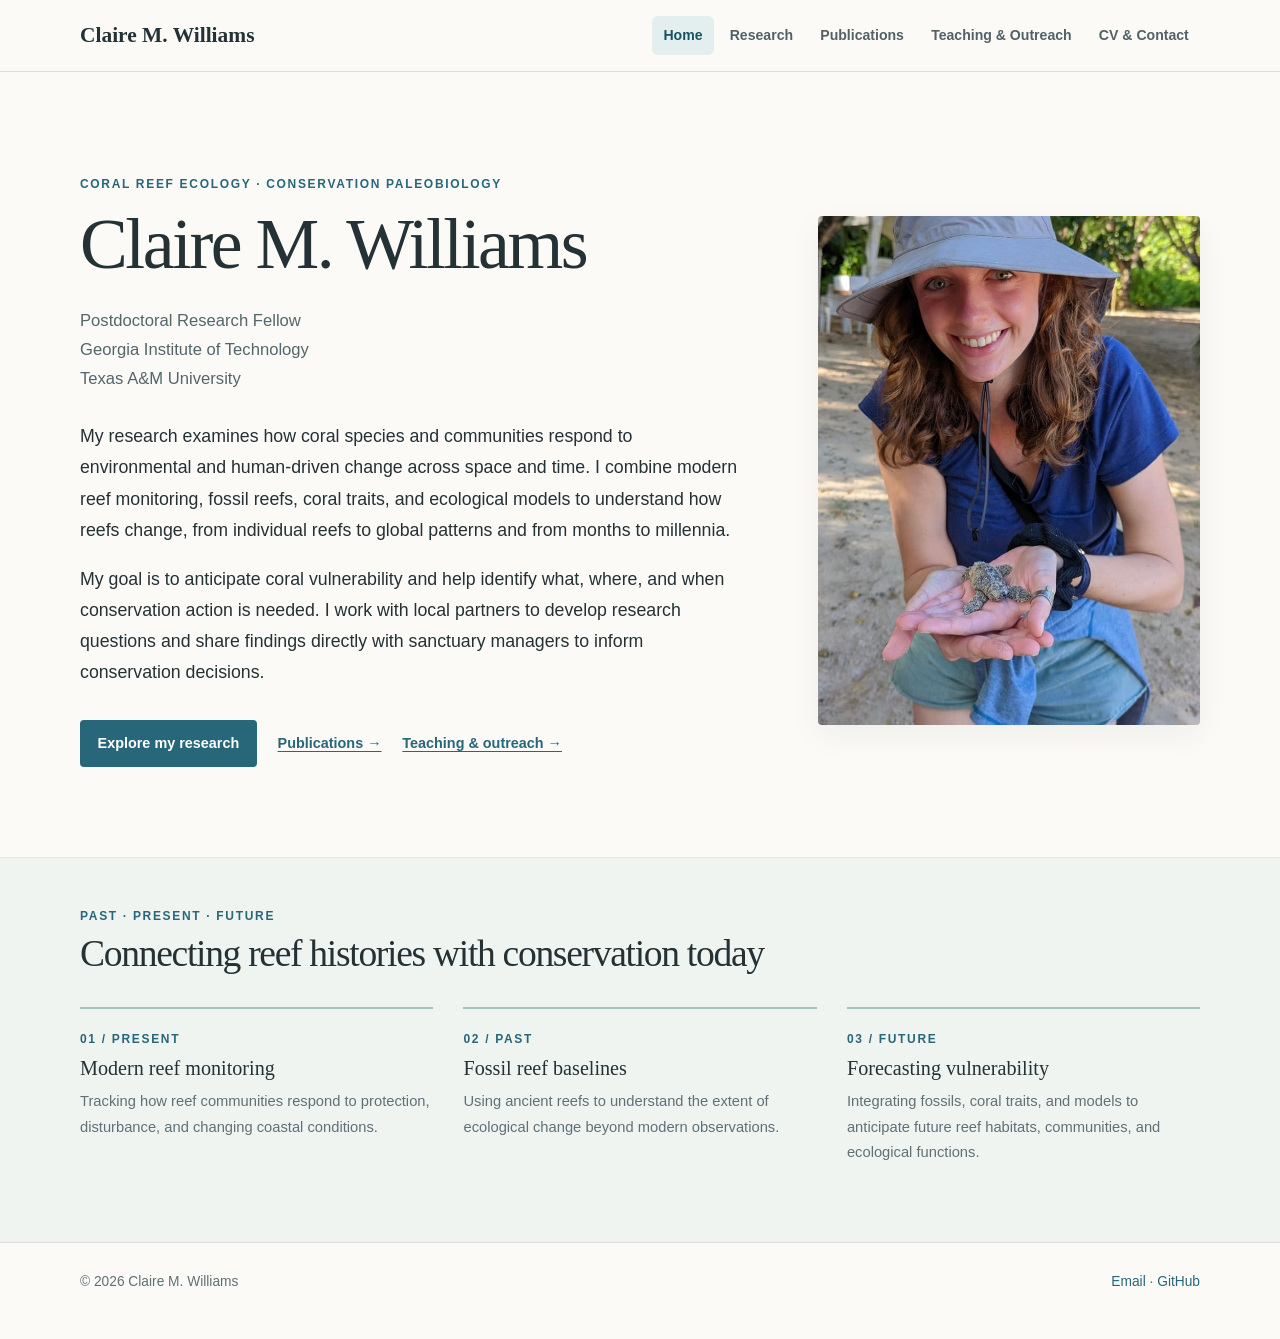
==== commit e2088aa2: "Add files via upload" ====
--- a/index.html
+++ b/index.html
@@ -27,7 +27,7 @@
         <div>
           <div class="eyebrow">Coral reef ecology · Conservation paleobiology</div>
           <h1>Claire M. Williams</h1>
-          <p class="role">Postdoctoral Research Fellow<br>Georgia Institute of Technology &amp; Texas A&amp;M University</p>
+          <p class="role">Postdoctoral Research Fellow<br>Georgia Institute of Technology<br>Texas A&amp;M University</p>
           <div class="hero-copy">
             <p>My research examines how coral species and communities respond to environmental and human-driven change across space and time. I combine modern reef monitoring, fossil reefs, coral traits, and ecological models to understand how reefs change, from individual reefs to global patterns and from months to millennia.</p>
             <p>My goal is to anticipate coral vulnerability and help identify what, where, and when conservation action is needed. I work with local partners to develop research questions and share findings directly with sanctuary managers to inform conservation decisions.</p>
@@ -62,7 +62,7 @@
           <a href="research.html#predictions">
             <div class="meta">03 / Future</div>
             <h3>Forecasting vulnerability</h3>
-            <p>Integrating fossils, coral traits, and models to anticipate where reef species may persist.</p>
+            <p>Integrating fossils, coral traits, and models to anticipate future reef habitats, communities, and ecological functions.</p>
           </a>
         </div>
       </div>
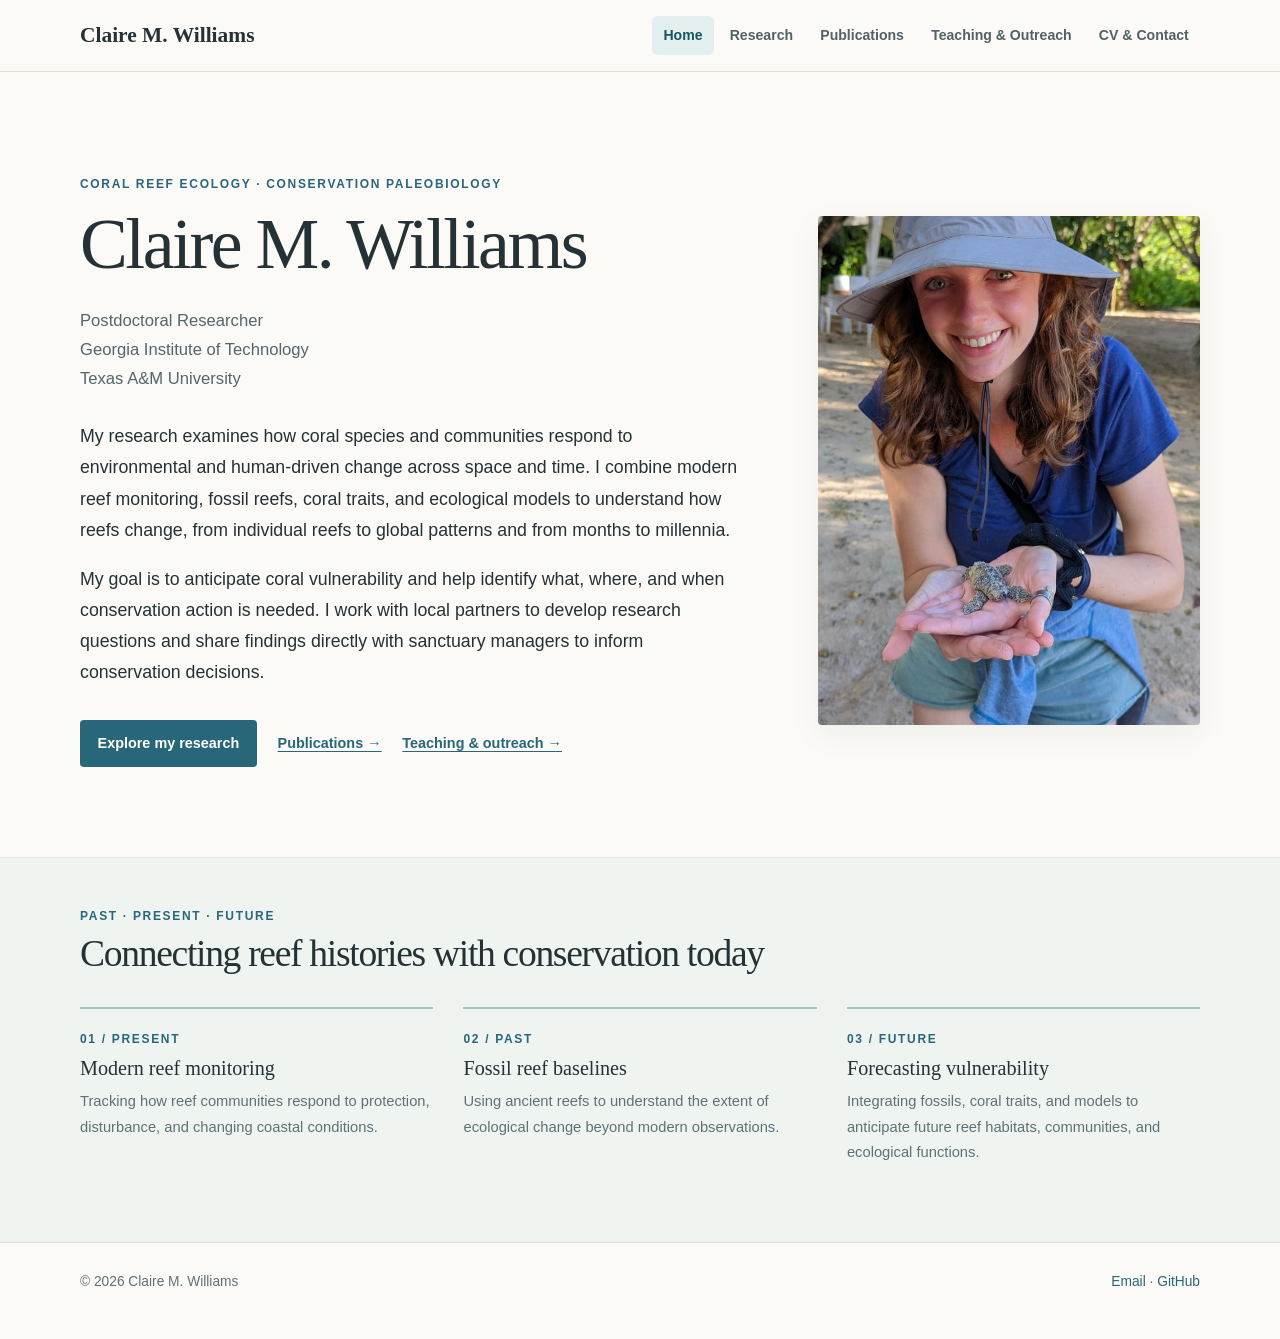
==== commit fb82fb9c: "index.html" ====
--- a/index.html
+++ b/index.html
@@ -27,7 +27,7 @@
         <div>
           <div class="eyebrow">Coral reef ecology · Conservation paleobiology</div>
           <h1>Claire M. Williams</h1>
-          <p class="role">Postdoctoral Research Fellow<br>Georgia Institute of Technology<br>Texas A&amp;M University</p>
+          <p class="role">Postdoctoral Researcher<br>Georgia Institute of Technology<br>Texas A&amp;M University</p>
           <div class="hero-copy">
             <p>My research examines how coral species and communities respond to environmental and human-driven change across space and time. I combine modern reef monitoring, fossil reefs, coral traits, and ecological models to understand how reefs change, from individual reefs to global patterns and from months to millennia.</p>
             <p>My goal is to anticipate coral vulnerability and help identify what, where, and when conservation action is needed. I work with local partners to develop research questions and share findings directly with sanctuary managers to inform conservation decisions.</p>
